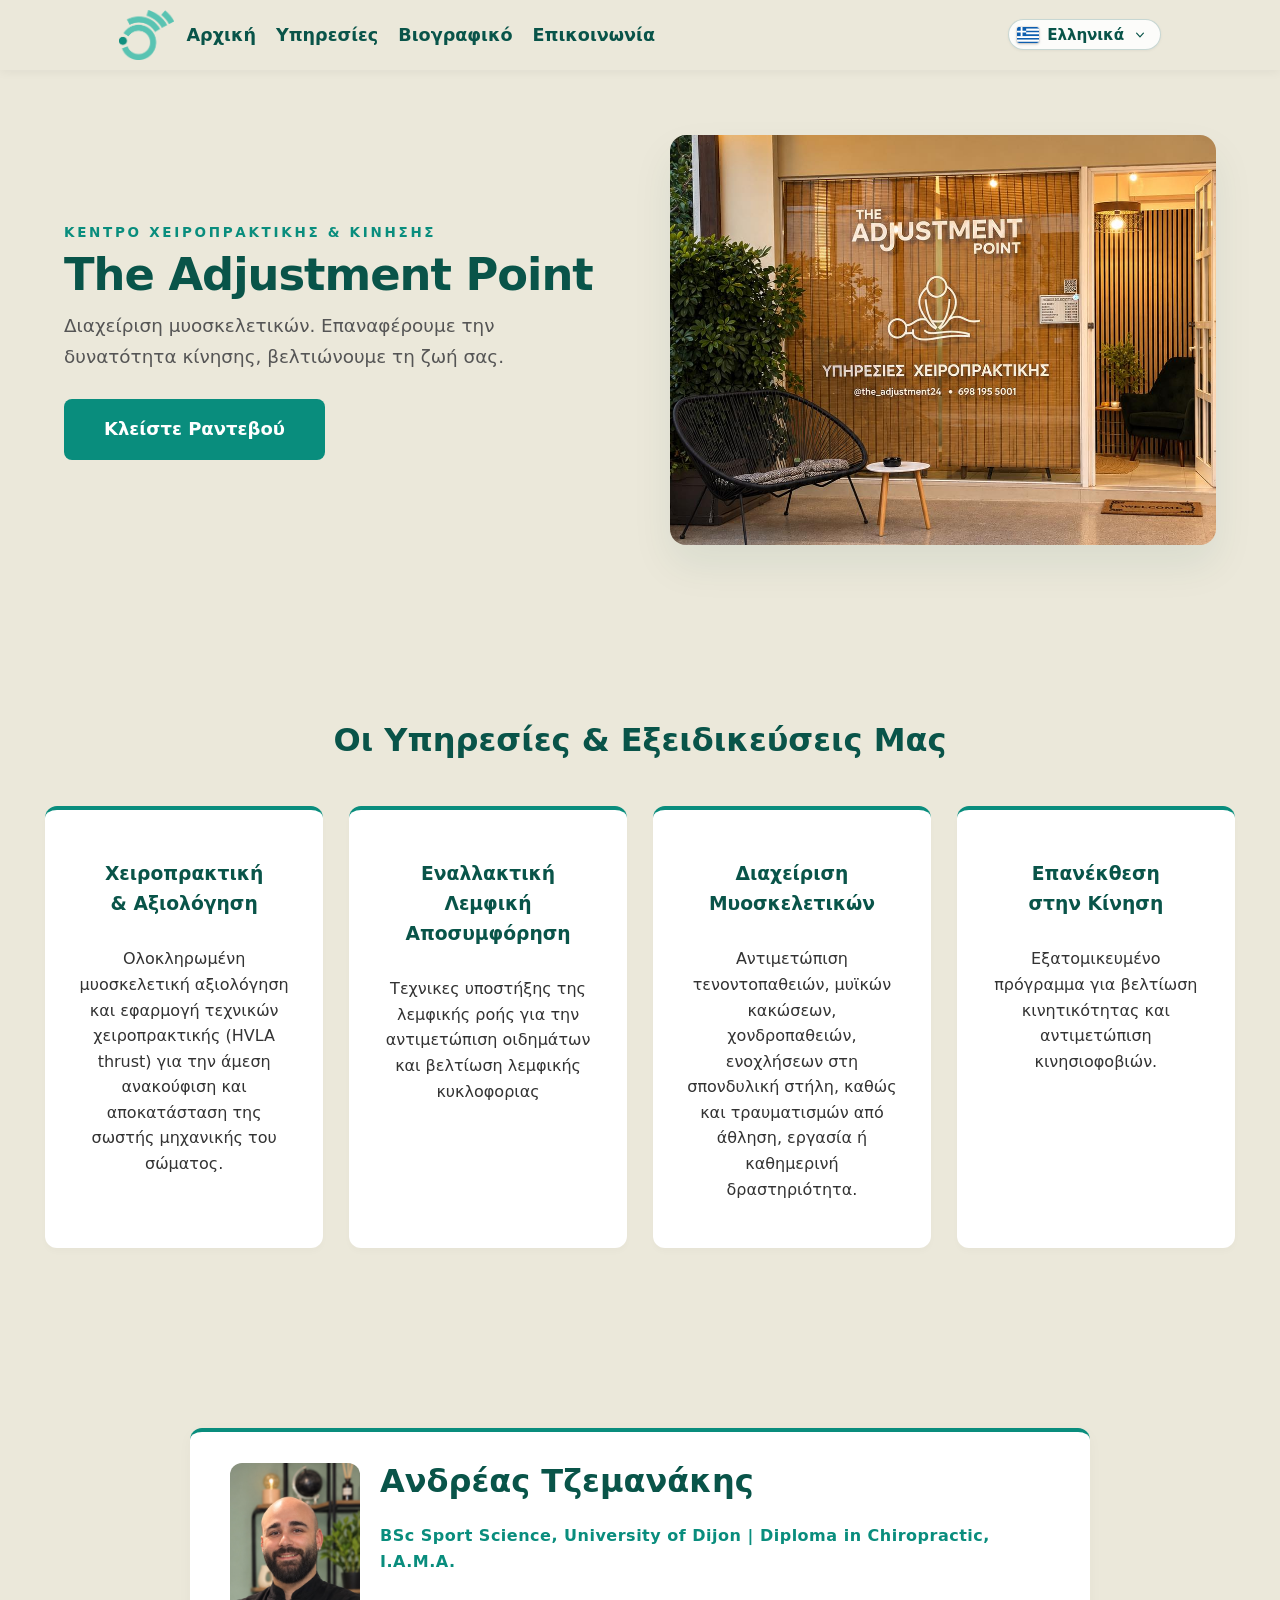
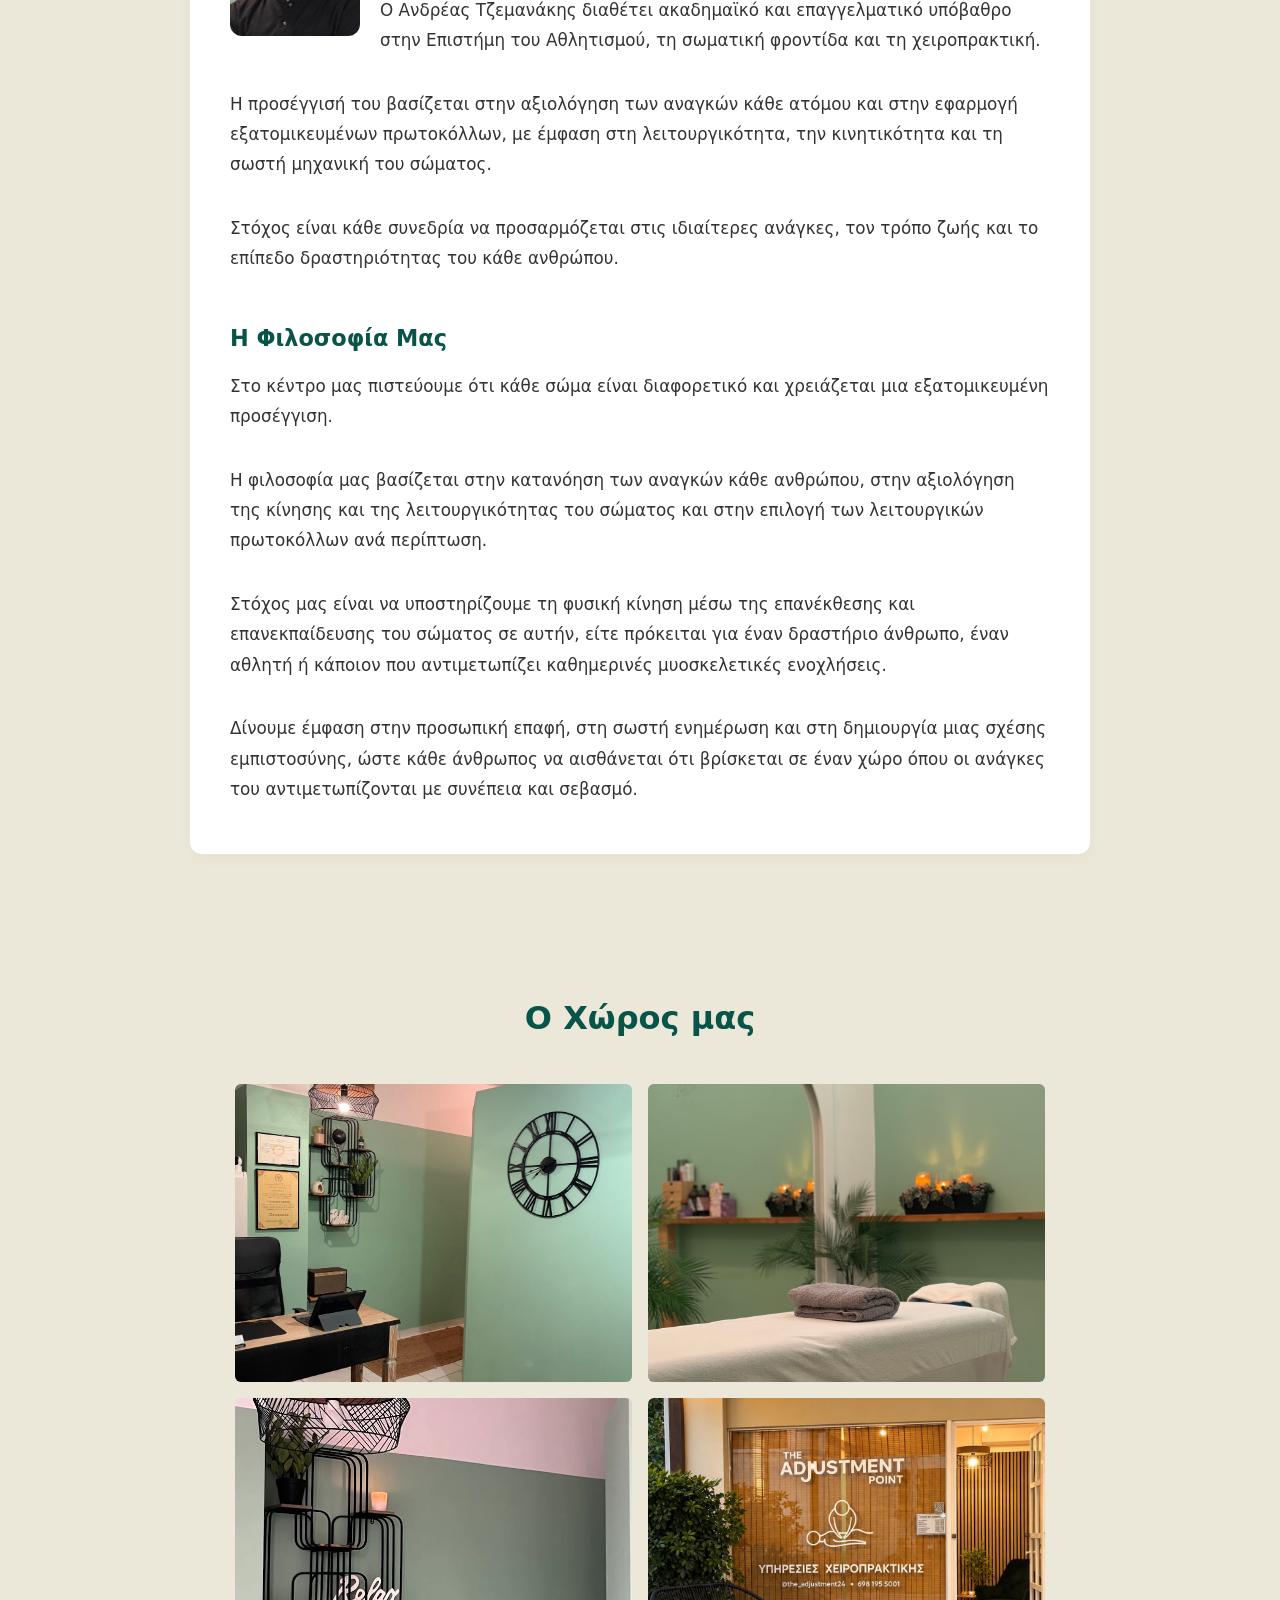
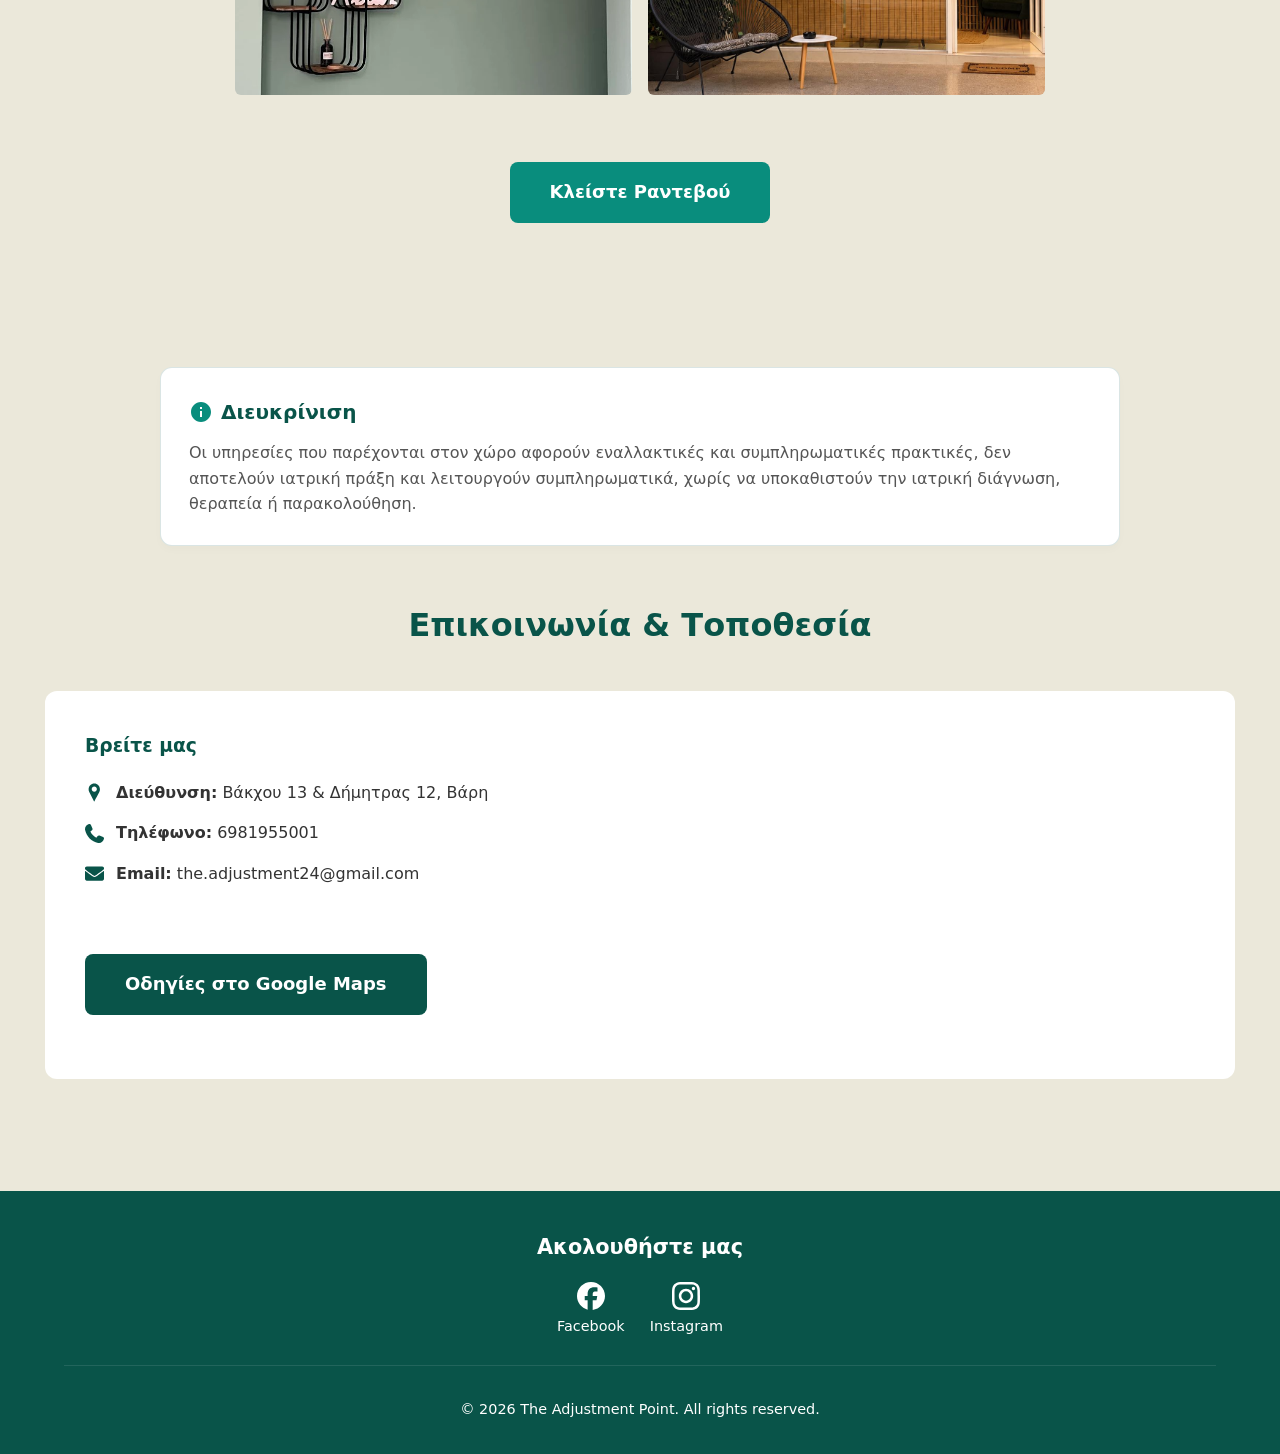
==== index.html @ 00763909 "Update index.html" ====
<!DOCTYPE html>
<html lang="el">
<head>
    <meta charset="UTF-8">
    <meta http-equiv="X-UA-Compatible" content="IE=edge">
    <meta name="viewport" content="width=device-width, initial-scale=1.0">
    <link rel="icon" href="logo/logo.png">
    <title data-i18n="metaTitle">The Adjustment Point - Κέντρο Xειροπρακτικής & Kίνησης</title>
    <link rel="stylesheet" href="css/navbar.css">
    <link rel="stylesheet" href="css/global.css">
    <link rel="stylesheet" href="css/image_carousel.css">
    <link rel="canonical" href="[https://www.adjustmentpoint.gr/](https://www.adjustmentpoint.gr/)">
    <script src="js/mobile_menu_btn.js" defer></script>
    <script src="js/image_carousel.js" defer></script>
    <script src="js/translation.js" defer></script>
    <meta name="description" content="Kέντρο χειροπρακτικής και κίνησης στη Βάρη. Διαχείριση μυοσκελετικών παθήσεων, κινητοποίηση μαλακών μορίων, λεμφική παροχέτευση και επανέκθεση στην κίνηση. Chiropractic and movement in Vari.">
    <meta name="keywords" content="κέντρο κίνησης, χειροπρακτική, χειροπρακτική Βάρη, Ανδρέας Τζεμανάκης, μασάζ, μασάζ Βάρη, διαχείριση μυοσκελετικών, κινητοποίηση μαλακών μορίων, επανέκθεση στην κίνηση, λεμφική παροχέτευση, τενοντίτιδα, αυχενικό μασάζ, αυχενικό massage, chiropractor Athens Riviera, sports massage Greece, relaxing massage, massage Vari, chiropractor Vari, the adjustment point, the adjustment point Vari">
    <meta property="og:title" content="The Adjustment Point - Κέντρο Xειροπρακτικής & Kίνησης">
    <meta property="og:description" content="Εξατομικευμένα πρωτόκολλα χειροπρακτικής. Επαναφέρουμε την δυνατότητα κίνησης. Κλείστε ραντεβού online.">
    <meta property="og:image" content="logo/preview_banner.png">
    <meta property="og:type" content="website">
    <meta name="twitter:card" content="summary_large_image">
    <meta name="twitter:title" content="The Adjustment Point - Κέντρο Xειροπρακτικής & Kίνησης">
    <meta name="twitter:description" content="Εξατομικευμένα πρωτόκολλα χειροπρακτικής. Επαναφέρουμε την δυνατότητα κίνησης. Κλείστε ραντεβού online.">
    <meta name="twitter:image" content="logo/preview_banner.png">
    <script type="application/ld+json">
    {
      "@context": "https://schema.org",
      "@type": "LocalBusiness",
      "name": "The Adjustment Point",
      "description": "Κέντρο χειροπρακτικής και κίνησης στη Βάρη. Διαχείριση μυοσκελετικών παθήσεων και κινητοποίηση μαλακών μορίων.",
      "image": "https://www.adjustmentpoint.gr/logo/logo.png",
      "@id": "https://www.adjustmentpoint.gr",
      "url": "https://www.adjustmentpoint.gr",
      "telephone": "+306981955001",
      "priceRange": "15€ - 150€",
      "address": {
        "@type": "PostalAddress",
        "streetAddress": "Δήμητρας 12, Βάκχου 13",
        "addressLocality": "Βάρη",
        "addressRegion": "Attica",
        "postalCode": "166 72",
        "addressCountry": "GR"
      },
      "geo": {
        "@type": "GeoCoordinates",
        "latitude": 37.8318309,
        "longitude": 23.8004691
      },
      "sameAs": [
        "https://www.facebook.com/profile.php?id=61572349864029",
        "https://www.instagram.com/the_adjustment24/"
      ],
      "founder": {
        "@type": "Person",
        "name": "Ανδρέας Τζεμανάκης",
        "jobTitle": "Chiropractor",
        "description": "BSc Sport Science, University of Dijon | Diploma in Chiropractic, I.A.M.A."
      }
    }
    </script>
</head>
<body>
    <nav class="navbar">
        <div class="navbar-left">
            <a href="#home" class="logo">
                <img src="logo/logo.png" alt="" data-i18n-alt="logoAlt">
            </a>
            <ul class="nav">
                <li class="nav-item"><a href="#home" data-i18n="navHome"></a></li>
                <li class="nav-item"><a href="#services" data-i18n="navServices"></a></li>
                <li class="nav-item"><a href="#about" data-i18n="navAbout"></a></li>
                <li class="nav-item"><a href="#contact" data-i18n="navContact"></a></li>
            </ul>
        </div>
        <div class="navbar-right">
            <div class="lang-selector" id="lang-selector">
                <button type="button" class="lang-btn" id="lang-btn" aria-haspopup="listbox" aria-expanded="false" aria-label="" data-i18n-aria-label="langSelectorAriaLabel">
                    <span class="lang-flag-icon" id="current-flag-icon">
                        <svg class="flag-svg" viewBox="0 0 640 480" width="20" height="15" aria-hidden="true">
                            <path fill="#0d5eaf" fill-rule="evenodd" d="M0 0h640v53.3H0z"/>
                            <path fill="#fff" fill-rule="evenodd" d="M0 53.3h640v53.4H0z"/>
                            <path fill="#0d5eaf" fill-rule="evenodd" d="M0 106.7h640V160H0z"/>
                            <path fill="#fff" fill-rule="evenodd" d="M0 160h640v53.3H0z"/>
                            <path fill="#0d5eaf" d="M0 0h266.7v266.7H0z"/>
                            <path fill="#0d5eaf" fill-rule="evenodd" d="M0 213.3h640v53.4H0z"/>
                            <path fill="#fff" fill-rule="evenodd" d="M0 266.7h640V320H0z"/>
                            <path fill="#0d5eaf" fill-rule="evenodd" d="M0 320h640v53.3H0z"/>
                            <path fill="#fff" fill-rule="evenodd" d="M0 373.3h640v53.4H0z"/>
                            <g fill="#fff" fill-rule="evenodd" stroke-width="1.3">
                                <path d="M106.7 0H160v266.7h-53.3z"/>
                                <path d="M0 106.7h266.7V160H0z"/>
                            </g>
                            <path fill="#0d5eaf" d="M0 426.7h640V480H0z"/>
                        </svg>
                    </span>
                    <span class="lang-text" id="current-lang-text" data-i18n="langName"></span>
                    <svg class="lang-chevron" viewBox="0 0 20 20" fill="currentColor" width="16" height="16" aria-hidden="true">
                        <path fill-rule="evenodd" d="M5.23 7.21a.75.75 0 011.06.02L10 11.168l3.71-3.938a.75.75 0 111.08 1.04l-4.25 4.5a.75.75 0 01-1.08 0l-4.25-4.5a.75.75 0 01.02-1.06z" clip-rule="evenodd"/>
                    </svg>
                </button>

                <ul class="lang-dropdown" id="lang-dropdown" role="listbox" aria-label="" data-i18n-aria-label="langDropdownAriaLabel">
                    <li class="lang-option is-active" data-lang="el" role="option" aria-selected="true" tabindex="0">
                        <span class="lang-flag-icon">
                            <svg class="flag-svg" viewBox="0 0 640 480" width="20" height="15" aria-hidden="true">
                                <path fill="#0d5eaf" fill-rule="evenodd" d="M0 0h640v53.3H0z"/>
                                <path fill="#fff" fill-rule="evenodd" d="M0 53.3h640v53.4H0z"/>
                                <path fill="#0d5eaf" fill-rule="evenodd" d="M0 106.7h640V160H0z"/>
                                <path fill="#fff" fill-rule="evenodd" d="M0 160h640v53.3H0z"/>
                                <path fill="#0d5eaf" d="M0 0h266.7v266.7H0z"/>
                                <path fill="#0d5eaf" fill-rule="evenodd" d="M0 213.3h640v53.4H0z"/>
                                <path fill="#fff" fill-rule="evenodd" d="M0 266.7h640V320H0z"/>
                                <path fill="#0d5eaf" fill-rule="evenodd" d="M0 320h640v53.3H0z"/>
                                <path fill="#fff" fill-rule="evenodd" d="M0 373.3h640v53.4H0z"/>
                                <g fill="#fff" fill-rule="evenodd" stroke-width="1.3">
                                    <path d="M106.7 0H160v266.7h-53.3z"/>
                                    <path d="M0 106.7h266.7V160H0z"/>
                                </g>
                                <path fill="#0d5eaf" d="M0 426.7h640V480H0z"/>
                            </svg>
                        </span>
                        <span class="lang-label">
                            <span class="lang-name" data-i18n="langGreek"></span>
                            <span class="lang-status-badge" id="current-lang-badge" data-i18n="currentBadge"></span>
                        </span>
                        <svg class="lang-check-icon" viewBox="0 0 20 20" fill="currentColor" width="16" height="16" aria-hidden="true">
                            <path fill-rule="evenodd" d="M16.707 5.293a1 1 0 010 1.414l-8 8a1 1 0 01-1.414 0l-4-4a1 1 0 011.414-1.414L8 12.586l7.293-7.293a1 1 0 011.414 0z" clip-rule="evenodd"/>
                        </svg>
                    </li>
                    <li class="lang-option" data-lang="en" role="option" aria-selected="false" tabindex="0">
                        <span class="lang-flag-icon">
                            <svg class="flag-svg" viewBox="0 0 640 480" width="20" height="15" aria-hidden="true">
                                <path fill="#012169" d="M0 0h640v480H0z"/>
                                <path fill="#FFF" d="m75 0 244 181L562 0h78v62L400 241l240 178v61h-80L320 301 81 480H0v-60l239-178L0 64V0z"/>
                                <path fill="#C8102E" d="m424 281 216 159v40L369 281zm-184 20 6 35L54 480H0zM640 0v3L391 191l2-44L590 0zM0 0l239 176h-60L0 42z"/>
                                <path fill="#FFF" d="M241 0v480h160V0zM0 160v160h640V160z"/>
                                <path fill="#C8102E" d="M0 193v96h640v-96zM273 0v480h96V0z"/>
                            </svg>
                        </span>
                        <span class="lang-label">
                            <span class="lang-name" data-i18n="langEnglish"></span>
                        </span>
                        <svg class="lang-check-icon" viewBox="0 0 20 20" fill="currentColor" width="16" height="16" aria-hidden="true">
                            <path fill-rule="evenodd" d="M16.707 5.293a1 1 0 010 1.414l-8 8a1 1 0 01-1.414 0l-4-4a1 1 0 011.414-1.414L8 12.586l7.293-7.293a1 1 0 011.414 0z" clip-rule="evenodd"/>
                        </svg>
                    </li>
                </ul>
            </div>
            <div class="menu-toggle" id="mobile-menu" tabindex="0" role="button" aria-label="" aria-expanded="false" data-i18n-aria-label="mobileMenuAriaLabel">
                <span class="bar"></span>
                <span class="bar"></span>
                <span class="bar"></span>
            </div>
        </div>
    </nav>

    <section id="home" class="hero-split">
        <div class="hero-content">
            <span class="hero-subtitle tracking-in-expand" data-i18n="heroSubtitle"></span>
            <h1 class="tracking-in-expand" data-i18n="heroTitle"></h1>
            <p class="tracking-in-expand" data-i18n="heroDesc"></p>
            <a href="https://www.bookup.gr/theadjustmentpoint" target="_blank" rel="noopener noreferrer" class="clinic-book-btn" data-i18n="bookBtn"></a>
        </div>
        <div class="hero-image-container">
            <img src="building_images/building_exterior_1.png"" alt="" class="hero-img" data-i18n-alt="heroImgAlt">
        </div>
    </section>

    <section id="services" class="section">
        <h2 class="section-title" data-i18n="servicesTitle"></h2>
        <div class="services-grid">
            <div class="service-card">
                <h3 data-i18n="service1Title"></h3>
                <p data-i18n="service1Desc"></p>
            </div>
            <div class="service-card">
                <h3 data-i18n="service2Title"></h3>
                <p data-i18n="service2Desc"></p>
            </div>
            <div class="service-card">
                <h3 data-i18n="service3Title"></h3>
                <p data-i18n="service3Desc"></p>
            </div>
            <div class="service-card">
                <h3 data-i18n="service4Title"></h3>
                <p data-i18n="service4Desc"></p>
            </div>
        </div>
    </section>

<section id="about">
    <div class="bio-picture">
        <img src="biography_picture/biography_picture.png" alt="" data-i18n-alt="bioImgAlt">
    </div>
    <h2 class="section-title" data-i18n="aboutTitle"></h2>
    <p class="about-subtitle" data-i18n="aboutSubtitle"></p>
    <div class="about-content">
        <p data-i18n="aboutP1"></p>
        <p data-i18n="aboutP2"></p>
        <p data-i18n="aboutP3"></p>
        <h3 data-i18n="aboutPhilTitle"></h3>           
        <p data-i18n="aboutPhilP1"></p> 
        <p data-i18n="aboutPhilP2"></p>
        <p data-i18n="aboutPhilP3"></p> 
        <p data-i18n="aboutPhilP4"></p>
    </div>
</section>

    <section id="gallery" class="section">
        <h2 class="section-title" data-i18n="galleryTitle"></h2>
        
        <div class="gallery-wrapper">
            <div class="desktop-grid">
                <img src="building_images/interior_img_1.png" alt="" data-i18n-alt="galleryImg1Alt">
                <img src="building_images/interior_img_2.png" alt="" data-i18n-alt="galleryImg2Alt">
                <img src="building_images/interior_img_3.png" alt="" data-i18n-alt="galleryImg3Alt">
                <img src="building_images/building_exterior_1.png"" alt="" data-i18n-alt="galleryImg4Alt">
            </div>

            <div class="mobile-carousel">
                <div class="main-carousel-image">
                    <button class="carousel-arrow prev-arrow" aria-label="" data-i18n-aria-label="carouselPrevAria">&#10094;</button>
                    <img id="main-mobile-img" src="building_images/interior_img_1.png" alt="" data-i18n-alt="galleryMainAlt">
                    <button class="carousel-arrow next-arrow" aria-label="" data-i18n-aria-label="carouselNextAria">&#10095;</button>
                </div>
                <div class="carousel-thumbnails">
                    <img class="thumb active" src="building_images/interior_img_1.png" alt="" data-i18n-alt="galleryImg1Alt">
                    <img class="thumb" src="building_images/interior_img_2.png" alt="" data-i18n-alt="galleryImg2Alt">
                    <img class="thumb" src="building_images/interior_img_3.png" alt="" data-i18n-alt="galleryImg3Alt">
                    <img class="thumb" src="building_images/building_exterior_1.png"" alt="" data-i18n-alt="galleryImg4Alt">
                </div>
            </div>
        </div>
        <div class="gallery-btn-container">
            <a href="https://www.bookup.gr/theadjustmentpoint" target="_blank" rel="noopener noreferrer" class="clinic-book-btn" data-i18n="bookBtn"></a>
        </div>
    </section>

    <section id="contact" class="section" style="scroll-margin-top: clamp(4rem, 10vh, 6.25rem);">
        <div class="disclaimer-notice">
            <h3 class="disclaimer-header">
                <svg xmlns="http://www.w3.org/2000/svg" viewBox="0 0 24 24" class="info-icon"><path d="M12 2C6.48 2 2 6.48 2 12s4.48 10 10 10 10-4.48 10-10S17.52 2 12 2zm1 15h-2v-6h2v6zm0-8h-2V7h2v2z"/></svg>
                <span data-i18n="disclaimerHeader"></span>
            </h3>
            <p data-i18n="disclaimerText"></p>
        </div>
        <h2 class="section-title" data-i18n="contactTitle"></h2>
        <div class="location-container">
            <div class="contact-info">
                <h3 style="color: var(--dark-green); margin-top: 0;" data-i18n="contactFindUs"></h3>
                
                <div class="contact-row">
                    <svg xmlns="http://www.w3.org/2000/svg" viewBox="0 0 42 42"><path d="M33 13.924C33 6.893 27.594 1 20.51 1S8 6.897 8 13.93C8 16.25 8.324 18 9.423 20h-.021l10.695 20.621c.402.551.824-.032.824-.032C20.56 41.13 31.616 20 31.616 20h-.009C32.695 18 33 16.246 33 13.924zm-18.249-.396c0-3.317 2.579-6.004 5.759-6.004c3.179 0 5.76 2.687 5.76 6.004s-2.581 6.005-5.76 6.005c-3.18 0-5.759-2.687-5.759-6.005z"/></svg>
                    <span><strong data-i18n="contactAddressLabel"></strong> <a href="https://maps.app.goo.gl/NmPnQMgVqVfagS7F6" target="_blank" rel="noopener noreferrer" data-i18n="contactAddressVal"></a></span>
                </div>
                
                <div class="contact-row">
                    <svg xmlns="http://www.w3.org/2000/svg" viewBox="0 0 512 512"><path d="M160.2 25c-7.9-18.9-28.5-28.9-48.1-23.6l-5.5 1.5C42 20.5-13.2 83.1 2.9 159.3C40 334.3 177.7 472 352.7 509.1C429 525.3 491.5 470 509.1 405.4l1.5-5.5c5.4-19.7-4.7-40.3-23.5-48.1l-97.3-40.5c-16.5-6.9-35.6-2.1-47 11.8l-38.6 47.2c-70.3-34.9-126.9-93.3-159.4-165l44.2-36c13.9-11.3 18.6-30.4 11.8-47z"/></svg>
                    <span><strong data-i18n="contactPhoneLabel"></strong> <a href="tel:6981955001" data-i18n="contactPhoneVal"></a></span>
                </div>

                <div class="contact-row">
                    <svg xmlns="http://www.w3.org/2000/svg" viewBox="0 0 512 512"><path d="M502.3 190.8c3.9-3.1 9.7-.2 9.7 4.7V400c0 26.5-21.5 48-48 48H48c-26.5 0-48-21.5-48-48V195.6c0-5 5.7-7.8 9.7-4.7c22.4 17.4 52.1 39.5 154.1 113.6c21.1 15.4 56.7 47.8 92.2 47.6c35.7.3 72-32.8 92.3-47.6c102-74.1 131.6-96.3 154-113.7zM256 320c23.2.4 56.6-29.2 73.4-41.4c132.7-96.3 142.8-104.7 173.4-128.7c5.8-4.5 9.2-11.5 9.2-18.9v-19c0-26.5-21.5-48-48-48H48C21.5 64 0 85.5 0 112v19c0 7.4 3.4 14.3 9.2 18.9c30.6 23.9 40.7 32.4 173.4 128.7c16.8 12.2 50.2 41.8 73.4 41.4z"/></svg>
                    <span><strong data-i18n="contactEmailLabel"></strong> <a href="mailto:the.adjustment24@gmail.com" data-i18n="contactEmailVal"></a></span>
                </div>
                <br class="desktop-map-btn">
                <a href="https://maps.app.goo.gl/6xaPBVVygRNUeTxE6" target="_blank" class="clinic-book-btn desktop-map-btn" style="background-color: var(--dark-green);" data-i18n="mapDirectionsBtn"></a>
            </div>
        
            <div class="map-container">
                <iframe src="https://www.google.com/maps/embed?pb=!1m18!1m12!1m3!1d3151.215909786968!2d23.800469076837256!3d37.8318309719711!2m3!1f0!2f0!3f0!3m2!1i1024!2i768!4f13.1!3m3!1m2!1s0x4fa8a4b26e5c45d5%3A0xa3ca2a22623297a9!2sThe%20Adjustment%20Point!5e0!3m2!1sen!2sgr!4v1789498225098!5m2!1sen!2sgr" style="border:0;" allowfullscreen="" loading="lazy" title="" referrerpolicy="strict-origin-when-cross-origin" data-i18n-title="mapIframeTitle"></iframe>
            </div>
            <a href="https://maps.app.goo.gl/6xaPBVVygRNUeTxE6" target="_blank" class="clinic-book-btn mobile-map-btn" data-i18n="mapDirectionsBtn"></a>
        </div>
    </section>

    <footer style="padding: clamp(1.5rem, 5vh, 2.5rem) 5vw clamp(0.75rem, 2vh, 1.25rem) 5vw;">
        <div class="footer-container" style="justify-content: center; text-align: center;">
            <div class="footer-column" style="display: flex; flex-direction: column; align-items: center;">
                <h3 style="margin-bottom: clamp(0.75rem, 2vh, 1.25rem);" data-i18n="footerFollow"></h3>
                <div class="social-links" style="flex-direction: row; gap: clamp(1rem, 3vw, 1.5625rem);">
                    <a href="https://www.facebook.com/profile.php?id=61572349864029" target="_blank" rel="noopener noreferrer" aria-label="" data-i18n-aria-label="footerFacebookAria" style="flex-direction: column; gap: 0.3125rem; font-size: 0.9rem;">
                        <svg role="img" viewBox="0 0 24 24" xmlns="http://www.w3.org/2000/svg"><path d="M9.101 23.691v-7.98H6.627v-3.667h2.474v-1.58c0-4.085 1.848-5.978 5.858-5.978.401 0 .955.042 1.468.103a8.68 8.68 0 0 1 1.141.195v3.325a8.623 8.623 0 0 0-.653-.036 26.805 26.805 0 0 0-.733-.009c-.707 0-1.259.096-1.675.309a1.686 1.686 0 0 0-.679.622c-.258.42-.374.995-.374 1.752v1.297h3.919l-.386 2.103-.287 1.564h-3.246v8.245C19.396 23.238 24 18.179 24 12.044c0-6.627-5.373-12-12-12s-12 5.373-12 12c0 5.628 3.874 10.35 9.101 11.647Z"/></svg>
                        <span data-i18n="footerFacebook"></span>
                    </a>
                    <a href="https://www.instagram.com/the_adjustment24/" target="_blank" rel="noopener noreferrer" aria-label="" data-i18n-aria-label="footerInstagramAria" style="flex-direction: column; gap: 0.3125rem; font-size: 0.9rem;">
                        <svg role="img" viewBox="0 0 24 24" xmlns="http://www.w3.org/2000/svg"><path d="M7.0301.084c-1.2768.0602-2.1487.264-2.911.5634-.7888.3075-1.4575.72-2.1228 1.3877-.6652.6677-1.075 1.3368-1.3802 2.127-.2954.7638-.4956 1.6365-.552 2.914-.0564 1.2775-.0689 1.6882-.0626 4.947.0062 3.2586.0206 3.6671.0825 4.9473.061 1.2765.264 2.1482.5635 2.9107.308.7889.72 1.4573 1.388 2.1228.6679.6655 1.3365 1.0743 2.1285 1.38.7632.295 1.6361.4961 2.9134.552 1.2773.056 1.6884.069 4.9462.0627 3.2578-.0062 3.668-.0207 4.9478-.0814 1.28-.0607 2.147-.2652 2.9098-.5633.7889-.3086 1.4578-.72 2.1228-1.3881.665-.6682 1.0745-1.3378 1.3795-2.1284.2957-.7632.4966-1.636.552-2.9124.056-1.2809.0692-1.6898.063-4.948-.0063-3.2583-.021-3.6668-.0817-4.9465-.0607-1.2797-.264-2.1487-.5633-2.9117-.3084-.7889-.72-1.4568-1.3876-2.1228C21.2982 1.33 20.628.9208 19.8378.6165 19.074.321 18.2017.1197 16.9244.0645 15.6471.0093 15.236-.005 11.977.0014 8.718.0076 8.31.0215 7.0301.0839m.1402 21.6932c-1.17-.0509-1.8053-.2453-2.2287-.408-.5606-.216-.96-.4771-1.3819-.895-.422-.4178-.6811-.8186-.9-1.378-.1644-.4234-.3624-1.058-.4171-2.228-.0595-1.2645-.072-1.6442-.079-4.848-.007-3.2037.0053-3.583.0607-4.848.05-1.169.2456-1.805.408-2.2282.216-.5613.4762-.96.895-1.3816.4188-.4217.8184-.6814 1.3783-.9003.423-.1651 1.0575-.3614 2.227-.4171 1.2655-.06 1.6447-.072 4.848-.079 3.2033-.007 3.5835.005 4.8495.0608 1.169.0508 1.8053.2445 2.228.408.5608.216.96.4754 1.3816.895.4217.4194.6816.8176.9005 1.3787.1653.4217.3617 1.056.4169 2.2263.0602 1.2655.0739 1.645.0796 4.848.0058 3.203-.0055 3.5834-.061 4.848-.051 1.17-.245 1.8055-.408 2.2294-.216.5604-.4763.96-.8954 1.3814-.419.4215-.8181.6811-1.3783.9-.4224.1649-1.0577.3617-2.2262.4174-1.2656.0595-1.6448.072-4.8493.079-3.2045.007-3.5825-.006-4.848-.0608M16.953 5.5864A1.44 1.44 0 1 0 18.39 4.144a1.44 1.44 0 0 0-1.437 1.4424M5.8385 12.012c.0067 3.4032 2.7706 6.1557 6.173 6.1493 3.4026-.0065 6.157-2.7701 6.1506-6.1733-.0065-3.4032-2.771-6.1565-6.174-6.1498-3.403.0067-6.156 2.771-6.1496 6.1738M8 12.0077a4 4 0 1 1 4.008 3.9921A3.9996 3.9996 0 0 1 8 12.0077"/></svg>
                        <span data-i18n="footerInstagram"></span>
                    </a>
                </div>
            </div>
        </div>
        <div class="footer-bottom" style="margin-top: clamp(1rem, 3vh, 1.875rem);">
            <p data-i18n="footerCopyright"></p>
        </div>
    </footer>
</body>
</html>
---- css/navbar.css ----
*,
*::after,
*::before {
  box-sizing: border-box;
}

:root {
  --bg-color: #ebe8da;
  --primary-green: #098d7d;
  --primary-hover: #095449;
  --dark-green: #095449;
  --text-dark: #333333;
  --white: #ffffff;
}

p,
h1,
h2,
h3,
h4,
h5,
h6,
li,
a {
  overflow-wrap: break-word;
  hyphens: auto;
  -webkit-hyphens: auto;
}

h1,
h2,
h3,
h4,
h5,
h6,
.section-title {
  text-wrap: balance;
}

li {
  text-wrap: pretty;
}

html {
  -webkit-text-size-adjust: 100%;
  text-size-adjust: 100%;
}

html::-webkit-scrollbar {
  width: 1pc;
  height: 1pc;
  background: var(--bg-color);
}

html::-webkit-scrollbar-track {
  background: var(--bg-color);
}

@supports not (scrollbar-color: var(--primary-green) var(--bg-color)) {
  html::-webkit-scrollbar-thumb {
    background-color: #098d7d;
    border-radius: 0.5rem;
    border: 0.1875rem solid var(--bg-color);
  }
}

@supports (filter: brightness(0.9)) {
  html::-webkit-scrollbar-thumb:hover {
    background-color: #095449;
  }
}

html::-webkit-scrollbar-corner {
  background: var(--bg-color);
}

@supports (scrollbar-color: var(--primary-green) var(--bg-color)) {
  * {
    scrollbar-color: var(--primary-green) var(--bg-color);
    scrollbar-width: thin;
  }
}

html {
  scroll-behavior: smooth;
  scroll-padding-top: clamp(3.5rem, 8vh, 4.375rem);
  -webkit-scroll-behavior: smooth;
}

body {
  font-family: system-ui, -apple-system, "Segoe UI", Roboto, sans-serif;
  background-color: var(--bg-color);
  color: var(--text-dark);
  margin: 0;
  padding: 0;
  line-height: 1.6;
}

::selection {
  background-color: var(--primary-green);
  color: var(--white);
}

::-moz-selection {
  background-color: var(--primary-green);
  color: var(--white);
}

.navbar {
  position: fixed;
  top: 0;
  left: 0;
  right: 0;
  display: flex;
  justify-content: space-between;
  align-items: center;
  height: clamp(3.5rem, 8vh, 4.375rem);
  background-color: var(--bg-color);
  z-index: 999;
  padding: 0 5vw;
  box-shadow: 0 0.125rem 0.625rem rgba(0, 0, 0, 0.05);
}

.navbar-left {
  display: flex;
  align-items: center;
}

.logo {
  margin-left: clamp(1rem, 5vw, 3.4375rem);
  display: flex;
  align-items: center;
}

.logo:focus-visible {
  outline: 0.1875rem solid var(--primary-green);
  outline-offset: 0.125rem;
  border-radius: 0.25rem;
}

.navbar img {
  height: clamp(2rem, 6vh, 3.125rem);
  width: auto;
}

.navbar .nav {
  list-style: none;
  display: flex;
  margin: 0 0 0 -0.5rem;
  padding: 0;
}

.nav-item {
  margin-left: clamp(0.5rem, 2vw, 1.25rem);
}

.nav-item a {
  color: var(--dark-green);
  font-size: clamp(0.9rem, 2vw, 1.1rem);
  font-weight: 600;
  text-decoration: none;
  transition: color 0.2s ease-out;
}

.nav-item a:hover,
.nav-item a:focus-visible {
  color: var(--dark-green);
  text-decoration: underline;
  text-decoration-thickness: 0.25rem;
  text-underline-offset: 0.6875rem;
  outline: none;
}

.menu-toggle {
  display: none;
  cursor: pointer;
}

.menu-toggle:focus-visible {
  outline: 3px solid var(--primary-green);
  outline-offset: 6px;
  border-radius: 4px;
}

.menu-toggle .bar {
  display: block;
  width: 25px;
  height: 3px;
  background-color: var(--dark-green);
  margin: 5px auto;
  transition: all 0.3s ease-in-out;
}

#mobile-menu.is-active .bar:nth-child(2) {
  opacity: 0;
}

#mobile-menu.is-active .bar:nth-child(1) {
  transform: translateY(8px) rotate(45deg);
}

#mobile-menu.is-active .bar:nth-child(3) {
  transform: translateY(-8px) rotate(-45deg);
}

footer a:focus-visible {
  outline: 0.1875rem solid var(--white);
  outline-offset: 0.25rem;
  border-radius: 0.25rem;
}

.navbar-right {
  display: flex;
  align-items: center;
  gap: clamp(0.75rem, 1.5vw, 1.25rem);
  position: relative;
  z-index: 1002;
  margin-right: clamp(1rem, 5vw, 3.4375rem);
}

.lang-selector {
  position: relative;
  display: inline-block;
  user-select: none;
}

.lang-btn {
  display: inline-flex;
  align-items: center;
  gap: 0.5rem;
  background-color: rgba(255, 255, 255, 0.85);
  border: 1px solid rgba(9, 84, 73, 0.22);
  border-radius: 9999px;
  padding: 0.35rem 0.75rem 0.35rem 0.5rem;
  font-family: inherit;
  font-size: clamp(0.85rem, 1.5vw, 0.95rem);
  font-weight: 600;
  color: var(--dark-green);
  cursor: pointer;
  box-shadow: 0 1px 3px rgba(0, 0, 0, 0.05);
  backdrop-filter: blur(8px);
  -webkit-backdrop-filter: blur(8px);
  transition: all 0.2s cubic-bezier(0.4, 0, 0.2, 1);
  -webkit-appearance: none;
  appearance: none;
  outline: none;
}

.lang-btn:hover {
  background-color: var(--white);
  border-color: var(--primary-green);
  box-shadow: 0 4px 12px rgba(9, 141, 125, 0.15);
}

.lang-btn:focus-visible {
  outline: 2px solid var(--primary-green);
  outline-offset: 2px;
}

.lang-selector.is-open .lang-btn {
  background-color: var(--white);
  border-color: var(--primary-green);
  box-shadow: 0 4px 14px rgba(9, 141, 125, 0.2);
}

.lang-flag-icon {
  display: inline-flex;
  align-items: center;
  justify-content: center;
  width: 22px;
  height: 16.5px;
  border-radius: 2.5px;
  overflow: hidden;
  box-shadow: 0 1px 3px rgba(0, 0, 0, 0.22), 0 0 0 1px rgba(0, 0, 0, 0.06);
  flex-shrink: 0;
}

.flag-svg {
  width: 100%;
  height: 100%;
  display: block;
  object-fit: cover;
}

.lang-text {
  letter-spacing: -0.01em;
}

.lang-chevron {
  color: var(--dark-green);
  transition: transform 0.25s cubic-bezier(0.4, 0, 0.2, 1);
  flex-shrink: 0;
  width: 16px;
  height: 16px;
}

.lang-selector.is-open .lang-chevron {
  transform: rotate(180deg);
  color: var(--primary-green);
}

.lang-dropdown {
  position: absolute;
  top: calc(100% + 8px);
  right: 0;
  background-color: var(--white);
  border: 1px solid rgba(9, 84, 73, 0.14);
  border-radius: 0.75rem;
  padding: 0.35rem;
  width: max-content;
  min-width: 11.5rem;
  box-shadow: 0 10px 25px -5px rgba(0, 0, 0, 0.12), 0 8px 10px -6px rgba(0, 0, 0, 0.06);
  list-style: none;
  margin: 0;
  display: flex;
  flex-direction: column;
  gap: 0.25rem;
  opacity: 0;
  visibility: hidden;
  transform: translateY(-8px) scale(0.97);
  transform-origin: top right;
  transition: opacity 0.18s ease, transform 0.18s ease, visibility 0.18s;
  pointer-events: none;
  z-index: 1050;
}

.lang-selector.is-open .lang-dropdown {
  opacity: 1;
  visibility: visible;
  transform: translateY(0) scale(1);
  pointer-events: auto;
}

.lang-option {
  display: flex;
  flex-direction: row;
  align-items: center;
  justify-content: flex-start;
  gap: 0.65rem;
  padding: 0.55rem 0.75rem;
  border-radius: 0.5rem;
  cursor: pointer;
  color: var(--text-dark);
  font-size: 0.9rem;
  font-weight: 500;
  transition: background-color 0.15s ease, color 0.15s ease;
  outline: none;
  box-sizing: border-box;
  width: 100%;
  text-align: left;
  margin: 0;
}

.lang-option:hover,
.lang-option:focus-visible {
  background-color: rgba(9, 141, 125, 0.08);
  color: var(--primary-green);
}

.lang-option.is-active {
  background-color: rgba(9, 141, 125, 0.08);
  color: var(--dark-green);
  font-weight: 600;
}

.lang-label {
  display: flex;
  align-items: center;
  gap: 0.4rem;
  flex: 1;
}

.lang-name {
  white-space: nowrap;
}

.lang-status-badge {
  font-size: 0.65rem;
  font-weight: 600;
  color: var(--primary-green);
  background-color: rgba(9, 141, 125, 0.12);
  padding: 0.1rem 0.4rem;
  border-radius: 9999px;
  line-height: 1.2;
}

.lang-check-icon {
  width: 16px;
  height: 16px;
  color: var(--primary-green);
  flex-shrink: 0;
  margin-left: auto;
  opacity: 0;
  transform: scale(0.6);
  transition: opacity 0.15s ease, transform 0.15s ease;
}

.lang-option.is-active .lang-check-icon {
  opacity: 1;
  transform: scale(1);
}

@media only screen and (max-width: 950px) {
  .navbar .nav {
    display: flex;
    flex-direction: column;
    position: fixed;
    justify-content: start;
    top: 0;
    right: 0;
    background-color: var(--bg-color);
    width: 100vw;
    height: 100vh;
    transform: translateX(100%);
    text-align: center;
    overflow: hidden;
    margin: 0;
    padding-top: clamp(4rem, 10vh, 6.25rem);
    visibility: hidden;
    transition:
      transform 0.3s ease-in-out,
      visibility 0s 0.3s;
    box-shadow: -0.3125rem 0 0.9375rem rgba(0, 0, 0, 0.05);
    z-index: 1001;
  }

  .logo {
    margin-left: 0;
  }

  .navbar img {
    margin-left: -0.18rem;
  }

  .nav-item a:hover,
  .nav-item a:focus-visible {
    text-underline-offset: 0.6875rem;
  }

  .navbar .nav.mobile-nav {
    transform: translateX(0);
    visibility: visible;
    transition:
      transform 0.3s ease-in-out,
      visibility 0s 0s;
  }

  .navbar .nav .nav-item {
    padding: clamp(0.75rem, 2vh, 1.25rem);
    margin: 0;
    display: flex;
    justify-content: center;
  }

  .navbar .nav .nav-item:first-child {
    margin-top: clamp(1rem, 3vh, 1.875rem);
  }

  .navbar .nav .nav-item a {
    display: inline-block;
    font-size: clamp(1.2rem, 4vw, 1.5rem);
  }

  .navbar-right {
    margin-right: 0;
    gap: 0.65rem;
    position: relative;
    z-index: 1002;
  }

  .lang-btn {
    padding: 0.3rem 0.55rem 0.3rem 0.45rem;
    font-size: 0.85rem;
  }

  .lang-dropdown {
    position: absolute;
    top: calc(100% + 6px);
    right: 0;
    left: auto;
    width: max-content;
    min-width: 11.5rem;
    height: auto;
    max-height: none;
    background-color: var(--white);
    padding: 0.35rem;
    border-radius: 0.75rem;
    display: flex;
    flex-direction: column;
    gap: 0.25rem;
    box-shadow: 0 10px 25px -5px rgba(0, 0, 0, 0.15), 0 8px 10px -6px rgba(0, 0, 0, 0.08);
    transform: translateY(-8px) scale(0.97);
  }

  .lang-selector {
    margin-right: 17px;
  }

  .lang-selector.is-open .lang-dropdown {
    transform: translateY(0) scale(1);
  }

  .lang-option {
    display: flex;
    flex-direction: row;
    align-items: center;
    justify-content: flex-start;
    padding: 0.55rem 0.75rem;
    margin: 0;
    width: 100%;
    box-sizing: border-box;
    text-align: left;
  }

  .lang-selector.nav-open {
    opacity: 0;
    visibility: hidden;
    pointer-events: none;
    transition: opacity 0.2s ease, visibility 0.2s;
  }

  .menu-toggle {
    display: block;
    position: relative;
    z-index: 1003;
  }
}

@media only screen and (max-width: 480px) {
  .lang-text {
    font-size: 0.8rem;
  }

  .lang-dropdown {
    right: 0;
    min-width: 11rem;
  }
}
---- css/global.css ----
.hero-split {
  display: flex;
  align-items: center;
  justify-content: space-between;
  padding: clamp(6.25rem, 15vh, 9.375rem) 5vw clamp(3rem, 8vh, 5rem) 5vw;
  max-width: 82rem;
  margin: 0 auto;
  gap: clamp(1.875rem, 5vw, 3.75rem);
}

.tracking-in-expand {
	-webkit-animation: tracking-in-expand 0.7s cubic-bezier(0.215, 0.610, 0.355, 1.000) both;
	animation: tracking-in-expand 0.7s cubic-bezier(0.215, 0.610, 0.355, 1.000) both;
}

.disclaimer-notice {
    background-color: var(--white);
    border: 1px solid rgba(9, 84, 73, 0.15);
    border-radius: 0.75rem;
    padding: clamp(1.25rem, 3vw, 1.75rem);
    margin: 0 auto clamp(2.5rem, 6vh, 4rem) auto;
    max-width: 60rem;
    box-shadow: 0 0.25rem 0.5rem rgba(0, 0, 0, 0.02);
}

.disclaimer-header {
    display: flex;
    align-items: center;
    gap: 0.5rem;
    color: var(--dark-green);
    margin-top: 0;
    margin-bottom: 0.75rem;
    font-size: clamp(1.1rem, 2.5vw, 1.25rem);
}

.disclaimer-header .info-icon {
    width: 1.5rem;
    height: 1.5rem;
    fill: var(--primary-green);
    flex-shrink: 0;
}

.disclaimer-notice p {
    margin: 0;
    font-size: clamp(0.9rem, 2vw, 1rem);
    color: #555;
    line-height: 1.6;
    text-wrap: pretty;
}

@-webkit-keyframes tracking-in-expand {
  0% {
    letter-spacing: -0.5em;
    opacity: 0;
  }
  40% {
    opacity: 0.6;
  }
  100% {
    opacity: 1;
  }
}

@keyframes tracking-in-expand {
  0% {
    letter-spacing: -0.5em;
    opacity: 0;
  }
  40% {
    opacity: 0.6;
  }
  100% {
    opacity: 1;
  }
}

.hero-content {
  flex: 1;
  max-width: clamp(20rem, 50vw, 42rem);
}

.hero-subtitle {
  display: inline-block;
  color: var(--primary-green);
  font-weight: 700;
  font-size: clamp(0.75rem, 1.5vmin, 0.85rem);
  text-transform: uppercase;
  letter-spacing: 0.2em;
  margin-bottom: clamp(0.5rem, 2vh, 0.9375rem);
}

.hero-content h1 {
  color: var(--dark-green);
  margin-top: 0;
  margin-bottom: clamp(0.75rem, 2vh, 1.25rem);
  line-height: 0.73;
  letter-spacing: -0.0625rem;
  font-size: clamp(1.8rem, 3vw + 0.8rem, 2.8rem);
  text-wrap: pretty;
  hyphens: none;
  -webkit-hyphens: none;
}

.section-title {
  font-size: clamp(1.6rem, 3vw + 0.8rem, 2rem);
}

.hero-content p {
  font-size: clamp(1rem, 2vw + 0.5rem, 1.15rem);
  color: #555;
  margin-bottom: 0;
  line-height: 1.7;
  max-width: min(100%, 55ch);
}

.hero-image-container {
  flex: 1;
  border-radius: 1rem;
  overflow: hidden;
  box-shadow: 0 1.25rem 2.5rem rgba(18, 78, 67, 0.08);
}

.hero-img {
  width: 100%;
  height: auto;
  display: block;
  object-fit: cover;
  aspect-ratio: 4/3;
  background-color: #e0dcd3;
}

.clinic-book-btn {
  display: inline-block;
  text-align: center;
  text-decoration: none;
  padding: clamp(0.8rem, 2vh, 1rem) clamp(1.5rem, 4vw, 2.5rem);
  margin-top: clamp(1rem, 3vh, 1.875rem);
  background-color: var(--primary-green);
  color: var(--white);
  border-radius: 0.5rem;
  font-size: clamp(0.9rem, 2vw + 0.5rem, 1.125rem);
  font-weight: 600;
  cursor: pointer;
  -webkit-transition: box-shadow 0.2s ease, color 0.2s ease;
  -moz-transition: box-shadow 0.2s ease, color 0.2s ease;
  transition: box-shadow 0.2s ease, color 0.2s ease;
  white-space: nowrap;
}

.clinic-book-btn:hover {
  box-shadow: inset 0 0 0 6.25rem rgba(255, 255, 255, 0.3);
  color: var(--white);
}

.hero {
  text-align: center;
  padding: clamp(4rem, 12vh, 7.5rem) 5vw clamp(3rem, 10vh, 6.25rem) 5vw;
  background-color: var(--white);
  border-bottom: 0.125rem solid var(--bg-color); 
}

.hero h1 {
  color: var(--dark-green);
  font-size: clamp(2rem, 5vw, 2.5rem);
  margin-bottom: clamp(0.5rem, 2vh, 0.9375rem);
}

.hero p {
  font-size: clamp(1rem, 2.5vw, 1.2rem);
  max-width: min(100%, 37.5rem);
  margin: 0 auto clamp(1.25rem, 4vh, 1.875rem) auto;
  color: #555;
}

.section {
  padding: clamp(2.5rem, 8vh, 5rem) clamp(2vw, 5vmin, 5vw);
  max-width: 82rem;
  margin: 0 auto;
}

@media (min-width: 1921px), (min-height: 1100px) {
  .hero-split {
    padding-bottom: 6.5rem;
  }
  .section {
    padding-top: 5.75rem;
    padding-bottom: 6rem;
  }
}

.section-title {
  color: var(--dark-green);
  text-align: center;
  margin-bottom: clamp(1.5rem, 5vh, 2.5rem);
}

.services-grid {
  display: grid;
  grid-template-columns: repeat(4, 1fr);
  gap: clamp(1rem, 2vw, 2.5rem);
  justify-content: center;
}

.service-card {
  background-color: var(--white);
  padding: clamp(1.25rem, 4vw, 1.875rem);
  border-radius: 0.75rem;
  text-align: center;
  box-shadow: 0 0.25rem 0.375rem rgba(0, 0, 0, 0.02);
  border-top: 3pt solid var(--primary-green);
  width: 100%;
  max-width: min(95vw, 28rem);
  margin-inline: auto;
}

.service-card h3 {
  color: var(--dark-green);
  margin-bottom: 2.5ex;
}

.gallery-btn-container {
  text-align: center;
  margin-top: clamp(1.5rem, 5vh, 2.5rem);
}

#about {
  background-color: var(--white);
  border-radius: 0.75rem;
  padding: clamp(1rem, 3vw, 1.5rem) clamp(1.25rem, 5vw, 2.5rem) clamp(1.5rem, 5vw, 3.125rem);
  margin: clamp(4rem, 12vh, 7.5rem) auto clamp(1.5rem, 5vh, 2.5rem) auto;
  width: min(90vw, 56.25rem);
  scroll-margin-top: clamp(5rem, 10vh, 7.5rem);
  border-top: 3pt solid var(--primary-green);
  box-sizing: border-box; 
  box-shadow: 0 0.25rem 0.9375rem rgba(0, 0, 0, 0.03);
}

#about::after {
  content: "";
  display: table;
  clear: both;
}

#about .section-title {
  margin-top: 0;
  margin-bottom: 0.1rem;
  text-align: left;
}

.about-subtitle {
  text-align: left;
  color: var(--primary-green);
  font-weight: 600;
  margin-bottom: clamp(1rem, 3vh, 1.25rem); 
  letter-spacing: 0.03125rem;
}

.about-content {
  line-height: 1.8;
  color: var(--text-dark);
  font-size: clamp(0.95rem, 2vw, 1.05rem);
}

.about-content p {
  margin-top: 0;
  margin-bottom: 2em;
}

.about-content p:last-child {
  margin-bottom: 0;
}

.about-content h3 {
  color: var(--dark-green);
  margin-top: clamp(1.5rem, 6vh, 2.8125rem);
  margin-bottom: clamp(0.5rem, 2vh, 0.75rem);
  font-size: clamp(1.2rem, 3vw, 1.4rem);
}

.bio-picture {
  float: left;
  width: clamp(85px, 12vw, 130px);
  aspect-ratio: 3 / 4;
  margin: 0.4rem 1.25rem 0.75rem 0;
  border-radius: 0.75rem;
  overflow: hidden;
}

.bio-picture img {
  width: 100%;
  height: 100%;
  object-fit: cover;
  display: block;
}

.location-container {
  display: flex;
  flex-wrap: wrap;
  gap: clamp(1.25rem, 4vw, 2.5rem);
  background-color: var(--white);
  padding: clamp(1.25rem, 5vw, 2.5rem);
  border-radius: 0.75rem;
}

.contact-info {
  flex: 1;
  min-width: clamp(15rem, 40vw, 18.75rem);
}

.contact-row {
  display: flex;
  align-items: center;
  gap: clamp(0.5rem, 2vw, 0.75rem);
  margin-bottom: clamp(0.5rem, 2vh, 0.9375rem);
}

.contact-row svg {
  width: 1.1875rem;
  height: 1.1875rem;
  fill: var(--dark-green);
  flex-shrink: 0;
}

.contact-row a {
  color: inherit;
  text-decoration: none;
  transition: opacity 0.2s ease;
}

.contact-row a:hover {
  text-decoration: none;
  opacity: 0.8;
}

.map-container {
  flex: 1;
  min-width: clamp(15rem, 40vw, 18.75rem);
  border-radius: 0.75rem;
  overflow: hidden;
}

iframe {
  width: 100%;
  height: 100%;
  min-height: clamp(15rem, 40vh, 18.75rem);
  border: 0;
}

footer {
  background-color: var(--dark-green);
  color: var(--white);
  margin-top: clamp(1.5rem, 5vh, 2.5rem);
}

.footer-container {
  display: flex;
  justify-content: space-between;
  flex-wrap: wrap;
  max-width: 82rem;
  margin: 0 auto;
  gap: clamp(1.25rem, 4vw, 1.875rem);
}

.footer-column {
  flex: 1;
  min-width: clamp(12rem, 30vw, 15.625rem);
}

.footer-column h3 {
  color: var(--white);
  margin-top: 0;
  font-size: clamp(1.1rem, 3vw, 1.3rem);
}

.social-links {
  display: flex;
  flex-direction: column;
}

.social-links a {
  display: inline-flex;
  align-items: center;
  gap: clamp(0.5rem, 2vw, 0.75rem);
  color: var(--white);
  text-decoration: none;
  font-weight: 500;
  transition: opacity 0.2s ease;
  width: fit-content;
}

.social-links a:hover {
  opacity: 0.8;
}

.social-links svg {
  width: 1.75rem;
  height: 1.75rem;
  fill: var(--white);
}

.footer-bottom {
  text-align: center;
  padding-top: clamp(0.75rem, 2vh, 1.25rem);
  border-top: 0.0625rem solid rgba(255, 255, 255, 0.1);
  font-size: clamp(0.8rem, 2vw, 0.9rem);
}

.clinic-book-btn.mobile-map-btn {
  display: none;
  background-color: var(--dark-green);
  margin-inline: auto;
  box-sizing: border-box;
}

@media (max-width: 1070px) {
  .services-grid {
    grid-template-columns: repeat(2, 1fr);
    gap: clamp(1.25rem, 3vw, 2rem);
  }
  
  .bio-picture {
    width: clamp(180px, 22vw, 240px);
  }

}

@media (min-width: 1024px) {
  .hero-content h1 {
    white-space: nowrap;
  }
}

@media (max-width: 979px) {
  .hero-split {
    flex-direction: column;
    text-align: center;
    padding-top: clamp(6rem, 15vmax, 8.125rem);
    gap: 0;
  }
  
  .hero-content {
    display: contents;
  }

  .hero-subtitle { 
    order: 1; 
    margin-bottom: 0.125rem;
  }
  
  .hero-content h1 { 
    order: 2; 
    font-size: clamp(2rem, 6vw, 2.3rem);
    margin-top: 0;
    margin-bottom: clamp(1rem, 3vh, 1.5625rem);
  }

  .hero-image-container {
    order: 3;
    width: 85%;
    max-width: 31.25rem;
    margin: 0 auto clamp(0.75rem, 2vh, 1.25rem) auto;
  }

  .hero-content p { 
    order: 4; 
    margin-top: 0;
    margin-bottom: 0;
  }

  .hero-split .clinic-book-btn {
    order: 5;
    width: fit-content;
    min-width: min(60vw, 15rem);
    margin-left: auto;
    margin-right: auto;
    margin-top: clamp(1.25rem, 4vmin, 2.1875rem);
  }

  .clinic-book-btn {
    font-size: 1.05rem;
    padding: 0.85rem 1.8rem;
  }

  .section-title {
    font-size: 1.8rem;
    margin-bottom: 2rem;
  }

  .pricing-card {
    padding: 1.15rem 0.875rem;
    max-width: min(90vw, 19rem);
  }

  .pricing-card h3 {
    font-size: 1.16rem;
    margin-bottom: 0.6rem;
  }
  
  .pricing-icon {
    width: 1.8rem;
    height: 1.8rem;
    margin-bottom: 0.6rem;
  }

  .pregnancy-icon {
    height: 1.65rem;
    width: auto;
  }
  
  .pricing-list li {
    padding: 0.4rem 0;
    font-size: 0.85rem;
  }

  .about-wrapper {
    flex-direction: column;
    align-items: center;
  }
  
  .bio-picture {
    float: left;
    width: clamp(75px, 15vw, 100px);
    margin: 0.3rem 1rem 0.5rem 0;
  }
  
  #about .section-title,
  .about-subtitle {
    text-align: left;
  }
}

@media (max-width: 950px) {
  .section {
    padding: clamp(2.3rem, 8vh, 5rem) clamp(2vw, 5vmin, 5vw);
  }
}

@media (max-width: 802px) {
  .desktop-map-btn {
    display: none !important;
  }
  
  .location-container {
    flex-direction: column;
  }

  .clinic-book-btn.mobile-map-btn {
    display: block !important;
    margin-top: 1.25rem !important;
    font-size: 0.95rem;
    padding: 0.75rem 1.5rem;
    width: min(100%, 16rem) !important;
  }

  iframe {
    min-height: 13rem;
  }
}

@media (max-width: 658px) {
  .services-grid {
    grid-template-columns: 1fr;
  }
  .pricing-grid {
    grid-template-columns: 1fr;
  }
  .pricing-card {
    max-width: min(95vw, 25rem);
    padding: 1.4rem 1.2rem;
    margin-bottom: 0.4rem;
  }

  .pricing-card h3 {
    font-size: 1.25rem;
    margin-bottom: 0.8rem;
  }
  
  .pricing-icon {
    width: 2.4rem;
    height: 2.4rem;
    margin-bottom: 0.8rem;
  }

  .pregnancy-icon {
    height: 2.2rem;
    width: auto;
  }
  
  .pricing-list li {
    padding: 0.5rem 0;
    font-size: 0.95rem;
  }
}

@media (max-width: 600px) {
  .hero h1 {
    font-size: clamp(1.8rem, 7vw, 2rem);
  }
  .hero {
    padding: clamp(4rem, 12vh, 6.25rem) 5vw clamp(2rem, 8vh, 3.125rem) 5vw;
  }
  .footer-container {
    flex-direction: column;
    text-align: left;
  }
  .social-links {
    align-items: flex-start;
  }
  
  .pricing-grid,
  .services-grid {
    gap: clamp(1.875rem, 6vw, 3.125rem);
  }

  #about {
    padding: clamp(0.75rem, 3vw, 1rem) clamp(1rem, 4vw, 1.25rem) clamp(1.25rem, 5vw, 2.5rem);
    width: min(95vw, 30rem);
    margin-top: clamp(3rem, 10vh, 5rem);
  }
  
  .about-content h3 {
    margin-top: clamp(1.5rem, 5vh, 2.1875rem);
  }
}

@media (max-width: 500px) {
  #about {
    width: 85vw;
  }
  
  .service-card {
    width: 85vw;
    max-width: 100%;
    padding: 1.25rem 1.2rem;
  }

  .pricing-card {
    width: 85vw;
    max-width: 100%;
    padding: 1.4rem 1.2rem;
  }

  .location-container {
    width: 85vw;
    max-width: 100%;
    padding: 1.25rem 1.2rem;
    margin-inline: auto;
    box-sizing: border-box;
  }

  .hero-image-container {
    width: 85vw;
  }

  .hero-content p,
  .hero-content h1 {
    width: 85vw;
    margin-inline: auto;
  }

  .clinic-book-btn {
    font-size: 0.95rem;
    padding: 0.9rem 1.55rem;
  }
  
  .hero-split .clinic-book-btn {
    min-width: min(70vw, 12rem);
    margin-top: 2.5rem;
  }

  .pricing-card h3 {
    font-size: 1.25rem;
    margin-bottom: 0.8rem;
  }
  
  .pricing-icon {
    width: 2rem;
    height: 2rem;
    margin-bottom: 0.8rem;
  }

  .pregnancy-icon {
    height: 1.85rem;
    width: auto;
  }
  
  .pricing-list li {
    padding: 0.5rem 0;
    font-size: 0.95rem;
  }
  
  .clinic-book-btn.mobile-map-btn {
    width: min(100%, 14rem) !important;
  }

  iframe {
    min-height: 17rem;
  }
}
---- css/image_carousel.css ----
.gallery-wrapper {
    width: 100%;
    max-width: 850px;
    margin: 0 auto;
    padding: 0 20px;
    box-sizing: border-box;
}

.desktop-grid {
    display: grid;
    grid-template-columns: repeat(2, 1fr);
    gap: 16px;
}

.desktop-grid img {
    width: 100%;
    height: auto;
    border-radius: 6px;
    object-fit: cover;
    aspect-ratio: 4/3;
}

.mobile-carousel {
    display: none;
    flex-direction: column;
    gap: 12px;
    max-width: 600px;
    margin: 0 auto;
}

.main-carousel-image {
    position: relative;
    width: 100%;
}

.main-carousel-image img {
    width: 100%;
    height: auto;
    border-radius: 6px;
    object-fit: cover;
    aspect-ratio: 4/3;
}

.carousel-arrow {
    position: absolute;
    top: 50%;
    transform: translateY(-50%);
    background: rgba(0, 0, 0, 0.5);
    color: #ffffff;
    border: none;
    width: 40px;
    height: 40px;
    border-radius: 50%;
    cursor: pointer;
    z-index: 10;
    display: flex;
    align-items: center;
    justify-content: center;
    font-size: 16px;
    transition: background 0.2s ease, transform 0.2s ease;
}

.carousel-arrow:hover {
    background: rgba(0, 0, 0, 0.8);
    transform: translateY(-50%) scale(1.05);
}

.prev-arrow {
    left: 15px;
}

.next-arrow {
    right: 15px;
}

.carousel-thumbnails {
    display: flex;
    flex-direction: row;
    gap: 8px;
    width: 100%;
    overflow-x: auto;
}

.carousel-thumbnails::-webkit-scrollbar {
    display: none;
}

.thumb {
    width: 60px;
    flex-shrink: 0;
    aspect-ratio: 3/4;
    object-fit: cover;
    cursor: pointer;
    border-radius: 4px;
    border: 2px solid transparent;
    transition: all 0.2s ease;
    opacity: 0.6;
}

.thumb:hover, .thumb.active {
    border-color: var(--primary-green);
    opacity: 1;
}

@media (max-width: 979px) {
    .desktop-grid {
        display: none !important;
    }
    .mobile-carousel {
        display: flex !important;
    }
}
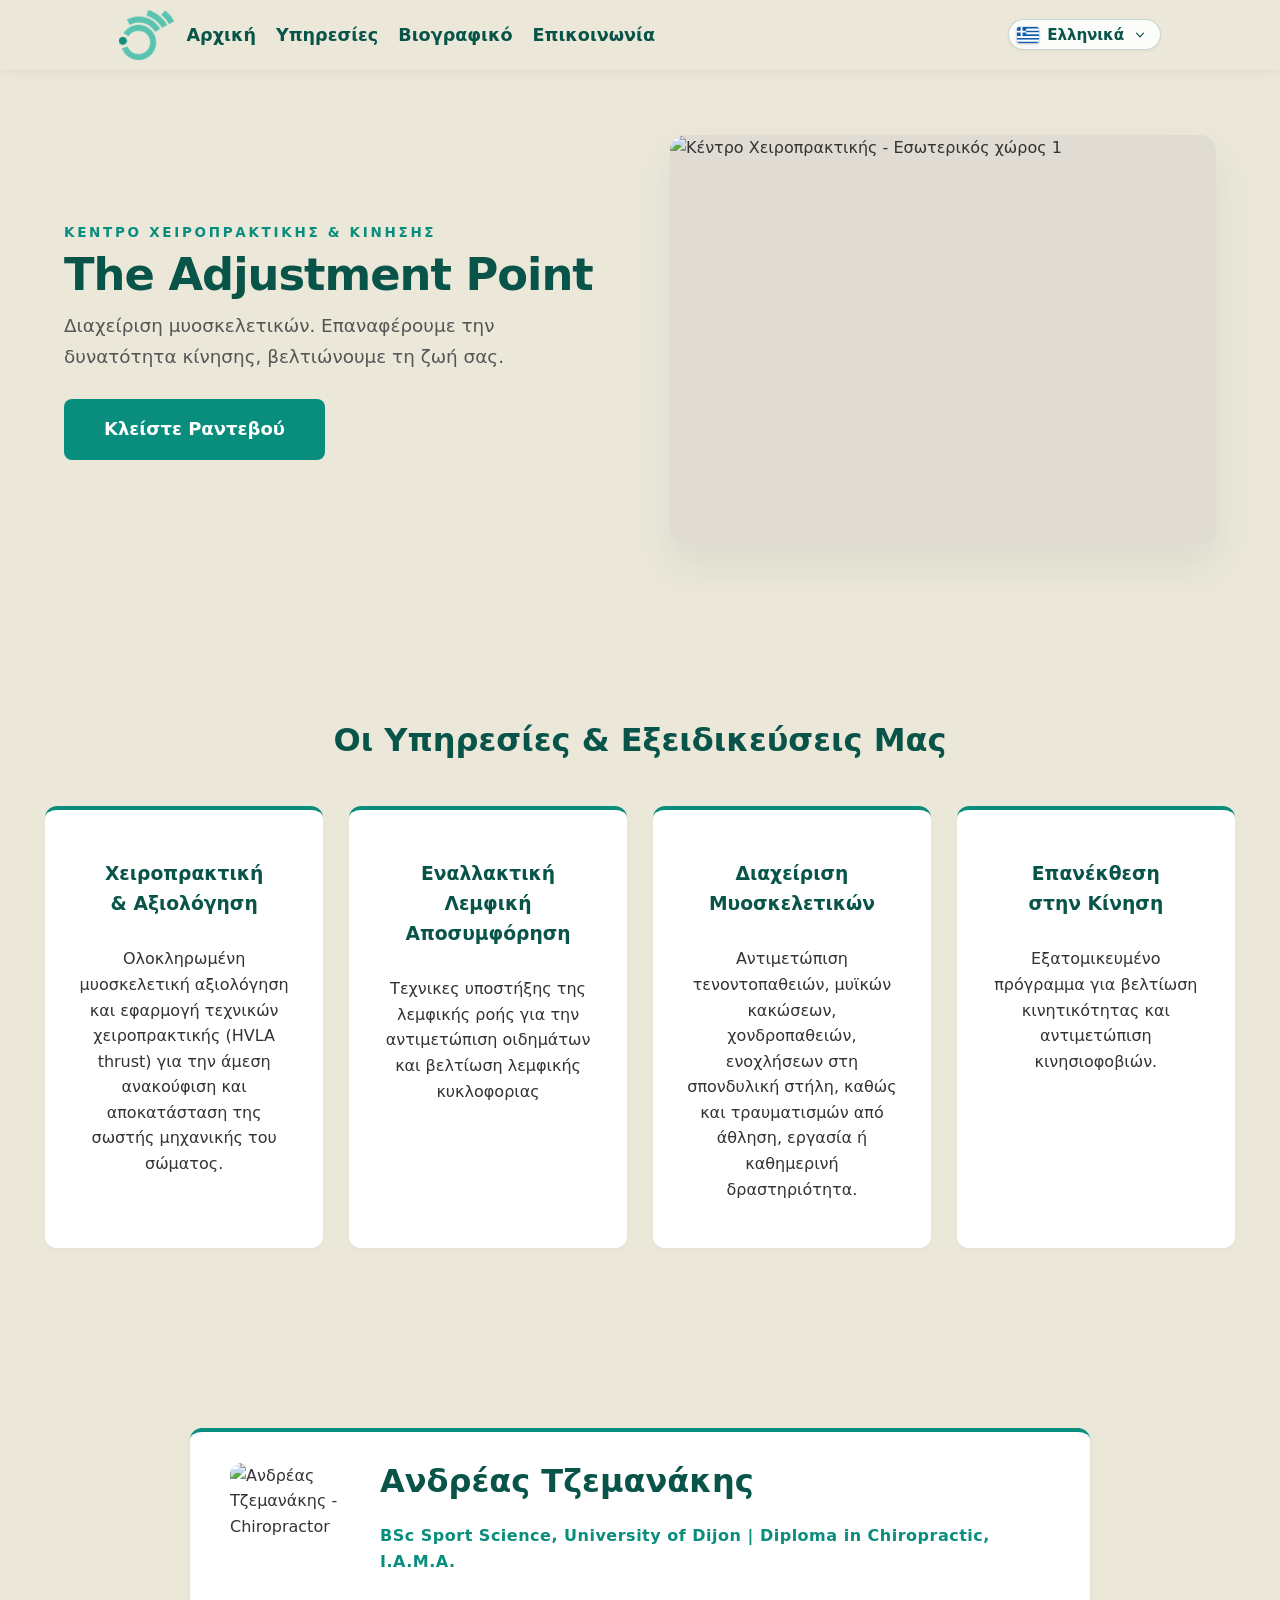
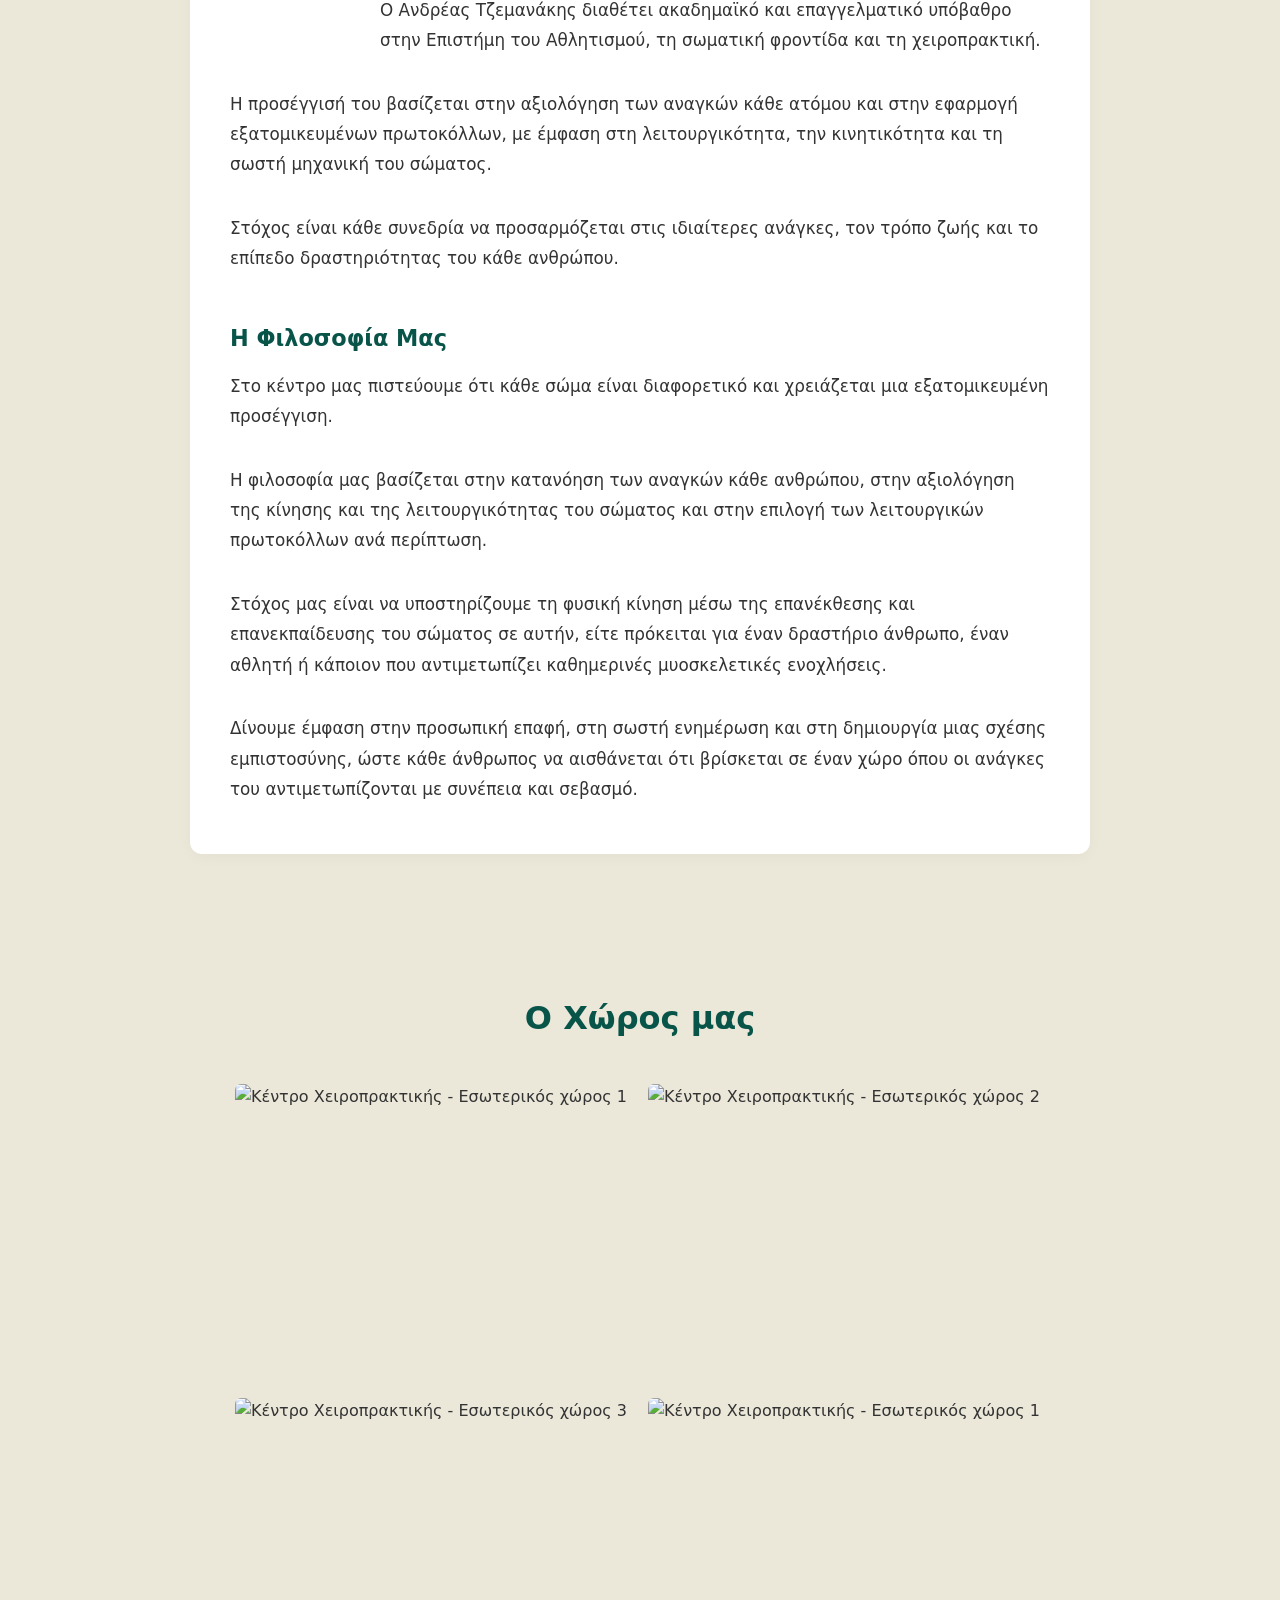
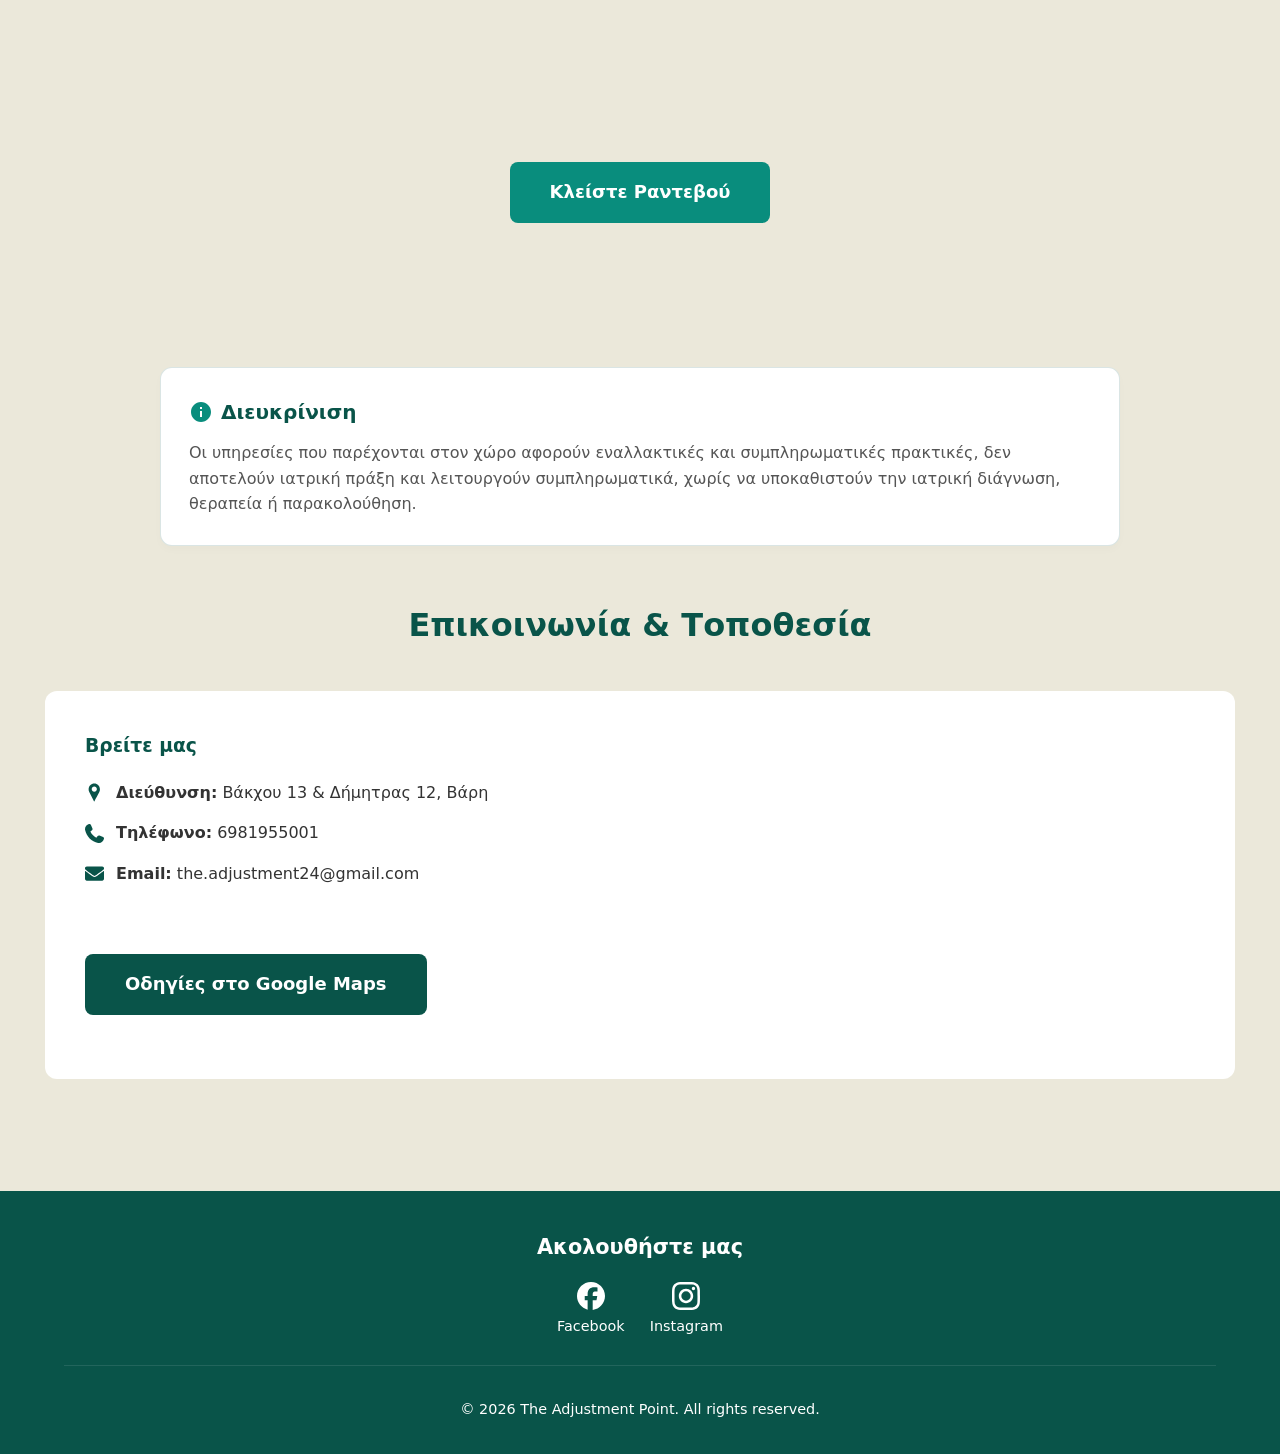
==== commit 4b023ce7: "Update index.html" ====
--- a/index.html
+++ b/index.html
@@ -1,18 +1,28 @@
 <!DOCTYPE html>
 <html lang="el">
 <head>
+    <!-- Google tag (gtag.js) -->
+    <script async src="https://www.googletagmanager.com/gtag/js?id=G-139980KF6X"></script>
+    <script>
+        window.dataLayer = window.dataLayer || [];
+        function gtag(){dataLayer.push(arguments);}
+        gtag('js', new Date());
+        gtag('config', 'G-139980KF6X');
+    </script>
     <meta charset="UTF-8">
     <meta http-equiv="X-UA-Compatible" content="IE=edge">
     <meta name="viewport" content="width=device-width, initial-scale=1.0">
     <link rel="icon" href="logo/logo.png">
-    <title data-i18n="metaTitle">The Adjustment Point - Κέντρο Xειροπρακτικής & Kίνησης</title>
+    <title>The Adjustment Point - Κέντρο Xειροπρακτικής & Kίνησης</title>
     <link rel="stylesheet" href="css/navbar.css">
     <link rel="stylesheet" href="css/global.css">
     <link rel="stylesheet" href="css/image_carousel.css">
-    <link rel="canonical" href="[https://www.adjustmentpoint.gr/](https://www.adjustmentpoint.gr/)">
+    <link rel="canonical" href="https://www.adjustmentpoint.gr/">
+    <link rel="alternate" hreflang="el" href="https://www.adjustmentpoint.gr/">
+    <link rel="alternate" hreflang="en" href="https://www.adjustmentpoint.gr/en/">
+    <link rel="alternate" hreflang="x-default" href="https://www.adjustmentpoint.gr/">
     <script src="js/mobile_menu_btn.js" defer></script>
     <script src="js/image_carousel.js" defer></script>
-    <script src="js/translation.js" defer></script>
     <meta name="description" content="Kέντρο χειροπρακτικής και κίνησης στη Βάρη. Διαχείριση μυοσκελετικών παθήσεων, κινητοποίηση μαλακών μορίων, λεμφική παροχέτευση και επανέκθεση στην κίνηση. Chiropractic and movement in Vari.">
     <meta name="keywords" content="κέντρο κίνησης, χειροπρακτική, χειροπρακτική Βάρη, Ανδρέας Τζεμανάκης, μασάζ, μασάζ Βάρη, διαχείριση μυοσκελετικών, κινητοποίηση μαλακών μορίων, επανέκθεση στην κίνηση, λεμφική παροχέτευση, τενοντίτιδα, αυχενικό μασάζ, αυχενικό massage, chiropractor Athens Riviera, sports massage Greece, relaxing massage, massage Vari, chiropractor Vari, the adjustment point, the adjustment point Vari">
     <meta property="og:title" content="The Adjustment Point - Κέντρο Xειροπρακτικής & Kίνησης">
@@ -64,18 +74,18 @@
     <nav class="navbar">
         <div class="navbar-left">
             <a href="#home" class="logo">
-                <img src="logo/logo.png" alt="" data-i18n-alt="logoAlt">
+                <img src="logo/logo.png" alt="The Adjustment Point - Chiropractor">
             </a>
             <ul class="nav">
-                <li class="nav-item"><a href="#home" data-i18n="navHome"></a></li>
-                <li class="nav-item"><a href="#services" data-i18n="navServices"></a></li>
-                <li class="nav-item"><a href="#about" data-i18n="navAbout"></a></li>
-                <li class="nav-item"><a href="#contact" data-i18n="navContact"></a></li>
+                <li class="nav-item"><a href="#home">Αρχική</a></li>
+                <li class="nav-item"><a href="#services">Υπηρεσίες</a></li>
+                <li class="nav-item"><a href="#about">Βιογραφικό</a></li>
+                <li class="nav-item"><a href="#contact">Επικοινωνία</a></li>
             </ul>
         </div>
         <div class="navbar-right">
             <div class="lang-selector" id="lang-selector">
-                <button type="button" class="lang-btn" id="lang-btn" aria-haspopup="listbox" aria-expanded="false" aria-label="" data-i18n-aria-label="langSelectorAriaLabel">
+                <button type="button" class="lang-btn" id="lang-btn" aria-haspopup="listbox" aria-expanded="false" aria-label="Επιλογή γλώσσας / Language selector">
                     <span class="lang-flag-icon" id="current-flag-icon">
                         <svg class="flag-svg" viewBox="0 0 640 480" width="20" height="15" aria-hidden="true">
                             <path fill="#0d5eaf" fill-rule="evenodd" d="M0 0h640v53.3H0z"/>
@@ -94,60 +104,64 @@
                             <path fill="#0d5eaf" d="M0 426.7h640V480H0z"/>
                         </svg>
                     </span>
-                    <span class="lang-text" id="current-lang-text" data-i18n="langName"></span>
+                    <span class="lang-text" id="current-lang-text">Ελληνικά</span>
                     <svg class="lang-chevron" viewBox="0 0 20 20" fill="currentColor" width="16" height="16" aria-hidden="true">
                         <path fill-rule="evenodd" d="M5.23 7.21a.75.75 0 011.06.02L10 11.168l3.71-3.938a.75.75 0 111.08 1.04l-4.25 4.5a.75.75 0 01-1.08 0l-4.25-4.5a.75.75 0 01.02-1.06z" clip-rule="evenodd"/>
                     </svg>
                 </button>
 
-                <ul class="lang-dropdown" id="lang-dropdown" role="listbox" aria-label="" data-i18n-aria-label="langDropdownAriaLabel">
-                    <li class="lang-option is-active" data-lang="el" role="option" aria-selected="true" tabindex="0">
-                        <span class="lang-flag-icon">
-                            <svg class="flag-svg" viewBox="0 0 640 480" width="20" height="15" aria-hidden="true">
-                                <path fill="#0d5eaf" fill-rule="evenodd" d="M0 0h640v53.3H0z"/>
-                                <path fill="#fff" fill-rule="evenodd" d="M0 53.3h640v53.4H0z"/>
-                                <path fill="#0d5eaf" fill-rule="evenodd" d="M0 106.7h640V160H0z"/>
-                                <path fill="#fff" fill-rule="evenodd" d="M0 160h640v53.3H0z"/>
-                                <path fill="#0d5eaf" d="M0 0h266.7v266.7H0z"/>
-                                <path fill="#0d5eaf" fill-rule="evenodd" d="M0 213.3h640v53.4H0z"/>
-                                <path fill="#fff" fill-rule="evenodd" d="M0 266.7h640V320H0z"/>
-                                <path fill="#0d5eaf" fill-rule="evenodd" d="M0 320h640v53.3H0z"/>
-                                <path fill="#fff" fill-rule="evenodd" d="M0 373.3h640v53.4H0z"/>
-                                <g fill="#fff" fill-rule="evenodd" stroke-width="1.3">
-                                    <path d="M106.7 0H160v266.7h-53.3z"/>
-                                    <path d="M0 106.7h266.7V160H0z"/>
-                                </g>
-                                <path fill="#0d5eaf" d="M0 426.7h640V480H0z"/>
+                <ul class="lang-dropdown" id="lang-dropdown" role="listbox" aria-label="Επιλογές γλώσσας">
+                    <a href="/" style="text-decoration: none; color: inherit; width: 100%;">
+                        <li class="lang-option is-active" role="option" aria-selected="true" tabindex="0">
+                            <span class="lang-flag-icon">
+                                <svg class="flag-svg" viewBox="0 0 640 480" width="20" height="15" aria-hidden="true">
+                                    <path fill="#0d5eaf" fill-rule="evenodd" d="M0 0h640v53.3H0z"/>
+                                    <path fill="#fff" fill-rule="evenodd" d="M0 53.3h640v53.4H0z"/>
+                                    <path fill="#0d5eaf" fill-rule="evenodd" d="M0 106.7h640V160H0z"/>
+                                    <path fill="#fff" fill-rule="evenodd" d="M0 160h640v53.3H0z"/>
+                                    <path fill="#0d5eaf" d="M0 0h266.7v266.7H0z"/>
+                                    <path fill="#0d5eaf" fill-rule="evenodd" d="M0 213.3h640v53.4H0z"/>
+                                    <path fill="#fff" fill-rule="evenodd" d="M0 266.7h640V320H0z"/>
+                                    <path fill="#0d5eaf" fill-rule="evenodd" d="M0 320h640v53.3H0z"/>
+                                    <path fill="#fff" fill-rule="evenodd" d="M0 373.3h640v53.4H0z"/>
+                                    <g fill="#fff" fill-rule="evenodd" stroke-width="1.3">
+                                        <path d="M106.7 0H160v266.7h-53.3z"/>
+                                        <path d="M0 106.7h266.7V160H0z"/>
+                                    </g>
+                                    <path fill="#0d5eaf" d="M0 426.7h640V480H0z"/>
+                                </svg>
+                            </span>
+                            <span class="lang-label">
+                                <span class="lang-name">Ελληνικά</span>
+                                <span class="lang-status-badge" id="current-lang-badge">Τρέχουσα</span>
+                            </span>
+                            <svg class="lang-check-icon" viewBox="0 0 20 20" fill="currentColor" width="16" height="16" aria-hidden="true">
+                                <path fill-rule="evenodd" d="M16.707 5.293a1 1 0 010 1.414l-8 8a1 1 0 01-1.414 0l-4-4a1 1 0 011.414-1.414L8 12.586l7.293-7.293a1 1 0 011.414 0z" clip-rule="evenodd"/>
                             </svg>
-                        </span>
-                        <span class="lang-label">
-                            <span class="lang-name" data-i18n="langGreek"></span>
-                            <span class="lang-status-badge" id="current-lang-badge" data-i18n="currentBadge"></span>
-                        </span>
-                        <svg class="lang-check-icon" viewBox="0 0 20 20" fill="currentColor" width="16" height="16" aria-hidden="true">
-                            <path fill-rule="evenodd" d="M16.707 5.293a1 1 0 010 1.414l-8 8a1 1 0 01-1.414 0l-4-4a1 1 0 011.414-1.414L8 12.586l7.293-7.293a1 1 0 011.414 0z" clip-rule="evenodd"/>
-                        </svg>
-                    </li>
-                    <li class="lang-option" data-lang="en" role="option" aria-selected="false" tabindex="0">
-                        <span class="lang-flag-icon">
-                            <svg class="flag-svg" viewBox="0 0 640 480" width="20" height="15" aria-hidden="true">
-                                <path fill="#012169" d="M0 0h640v480H0z"/>
-                                <path fill="#FFF" d="m75 0 244 181L562 0h78v62L400 241l240 178v61h-80L320 301 81 480H0v-60l239-178L0 64V0z"/>
-                                <path fill="#C8102E" d="m424 281 216 159v40L369 281zm-184 20 6 35L54 480H0zM640 0v3L391 191l2-44L590 0zM0 0l239 176h-60L0 42z"/>
-                                <path fill="#FFF" d="M241 0v480h160V0zM0 160v160h640V160z"/>
-                                <path fill="#C8102E" d="M0 193v96h640v-96zM273 0v480h96V0z"/>
+                        </li>
+                    </a>
+                    <a href="/en/" style="text-decoration: none; color: inherit; width: 100%;">
+                        <li class="lang-option" role="option" aria-selected="false" tabindex="0">
+                            <span class="lang-flag-icon">
+                                <svg class="flag-svg" viewBox="0 0 640 480" width="20" height="15" aria-hidden="true">
+                                    <path fill="#012169" d="M0 0h640v480H0z"/>
+                                    <path fill="#FFF" d="m75 0 244 181L562 0h78v62L400 241l240 178v61h-80L320 301 81 480H0v-60l239-178L0 64V0z"/>
+                                    <path fill="#C8102E" d="m424 281 216 159v40L369 281zm-184 20 6 35L54 480H0zM640 0v3L391 191l2-44L590 0zM0 0l239 176h-60L0 42z"/>
+                                    <path fill="#FFF" d="M241 0v480h160V0zM0 160v160h640V160z"/>
+                                    <path fill="#C8102E" d="M0 193v96h640v-96zM273 0v480h96V0z"/>
+                                </svg>
+                            </span>
+                            <span class="lang-label">
+                                <span class="lang-name">English</span>
+                            </span>
+                            <svg class="lang-check-icon" viewBox="0 0 20 20" fill="currentColor" width="16" height="16" aria-hidden="true">
+                                <path fill-rule="evenodd" d="M16.707 5.293a1 1 0 010 1.414l-8 8a1 1 0 01-1.414 0l-4-4a1 1 0 011.414-1.414L8 12.586l7.293-7.293a1 1 0 011.414 0z" clip-rule="evenodd"/>
                             </svg>
-                        </span>
-                        <span class="lang-label">
-                            <span class="lang-name" data-i18n="langEnglish"></span>
-                        </span>
-                        <svg class="lang-check-icon" viewBox="0 0 20 20" fill="currentColor" width="16" height="16" aria-hidden="true">
-                            <path fill-rule="evenodd" d="M16.707 5.293a1 1 0 010 1.414l-8 8a1 1 0 01-1.414 0l-4-4a1 1 0 011.414-1.414L8 12.586l7.293-7.293a1 1 0 011.414 0z" clip-rule="evenodd"/>
-                        </svg>
-                    </li>
+                        </li>
+                    </a>
                 </ul>
             </div>
-            <div class="menu-toggle" id="mobile-menu" tabindex="0" role="button" aria-label="" aria-expanded="false" data-i18n-aria-label="mobileMenuAriaLabel">
+            <div class="menu-toggle" id="mobile-menu" tabindex="0" role="button" aria-label="Άνοιγμα μενού πλοήγησης" aria-expanded="false">
                 <span class="bar"></span>
                 <span class="bar"></span>
                 <span class="bar"></span>
@@ -157,143 +171,154 @@
 
     <section id="home" class="hero-split">
         <div class="hero-content">
-            <span class="hero-subtitle tracking-in-expand" data-i18n="heroSubtitle"></span>
-            <h1 class="tracking-in-expand" data-i18n="heroTitle"></h1>
-            <p class="tracking-in-expand" data-i18n="heroDesc"></p>
-            <a href="https://www.bookup.gr/theadjustmentpoint" target="_blank" rel="noopener noreferrer" class="clinic-book-btn" data-i18n="bookBtn"></a>
+            <span class="hero-subtitle tracking-in-expand">Κέντρο Xειροπρακτικής & Kίνησης</span>
+            <h1 class="tracking-in-expand">The Adjustment Point</h1>
+            <p class="tracking-in-expand">Διαχείριση μυοσκελετικών. Επαναφέρουμε την δυνατότητα κίνησης, βελτιώνουμε τη ζωή σας.</p>
+            <a href="https://www.bookup.gr/theadjustmentpoint" target="_blank" rel="noopener noreferrer" class="clinic-book-btn" onclick="gtag('event', 'book_appointment');">Κλείστε Ραντεβού</a>
         </div>
         <div class="hero-image-container">
-            <img src="building_images/building_exterior_1.png"" alt="" class="hero-img" data-i18n-alt="heroImgAlt">
+            <img src="building_images/building_exterior_1.webp" alt="Κέντρο Xειροπρακτικής - Εσωτερικός χώρος 1" class="hero-img">
         </div>
     </section>
 
     <section id="services" class="section">
-        <h2 class="section-title" data-i18n="servicesTitle"></h2>
+        <h2 class="section-title">Οι Υπηρεσίες & Εξειδικεύσεις Μας</h2>
         <div class="services-grid">
             <div class="service-card">
-                <h3 data-i18n="service1Title"></h3>
-                <p data-i18n="service1Desc"></p>
+                <h3>Χειροπρακτική & Αξιολόγηση</h3>
+                <p>Ολοκληρωμένη μυοσκελετική αξιολόγηση και εφαρμογή τεχνικών χειροπρακτικής (HVLA thrust) για την άμεση ανακούφιση και αποκατάσταση της σωστής μηχανικής του σώματος.</p>
             </div>
             <div class="service-card">
-                <h3 data-i18n="service2Title"></h3>
-                <p data-i18n="service2Desc"></p>
+                <h3>Εναλλακτική Λεμφική Αποσυμφόρηση</h3>
+                <p>Τεχνικες υποστήξης της λεμφικής ροής για την αντιμετώπιση οιδημάτων και βελτίωση λεμφικής κυκλοφοριας</p>
             </div>
             <div class="service-card">
-                <h3 data-i18n="service3Title"></h3>
-                <p data-i18n="service3Desc"></p>
+                <h3>Διαχείριση Μυοσκελετικών</h3>
+                <p>Αντιμετώπιση τενοντοπαθειών, μυϊκών κακώσεων, χονδροπαθειών, ενοχλήσεων στη σπονδυλική στήλη, καθώς και τραυματισμών από άθληση, εργασία ή καθημερινή δραστηριότητα.</p>
             </div>
             <div class="service-card">
-                <h3 data-i18n="service4Title"></h3>
-                <p data-i18n="service4Desc"></p>
+                <h3>Επανέκθεση στην Κίνηση</h3>
+                <p>Εξατομικευμένο πρόγραμμα για βελτίωση κινητικότητας και αντιμετώπιση κινησιοφοβιών.</p>
             </div>
         </div>
     </section>
 
 <section id="about">
     <div class="bio-picture">
-        <img src="biography_picture/biography_picture.png" alt="" data-i18n-alt="bioImgAlt">
+        <img src="biography_picture/biography_picture.webp" alt="Ανδρέας Τζεμανάκης - Chiropractor">
     </div>
-    <h2 class="section-title" data-i18n="aboutTitle"></h2>
-    <p class="about-subtitle" data-i18n="aboutSubtitle"></p>
+    <h2 class="section-title">Ανδρέας Τζεμανάκης</h2>
+    <p class="about-subtitle">BSc Sport Science, University of Dijon | Diploma in Chiropractic, I.A.M.A.</p>
     <div class="about-content">
-        <p data-i18n="aboutP1"></p>
-        <p data-i18n="aboutP2"></p>
-        <p data-i18n="aboutP3"></p>
-        <h3 data-i18n="aboutPhilTitle"></h3>           
-        <p data-i18n="aboutPhilP1"></p> 
-        <p data-i18n="aboutPhilP2"></p>
-        <p data-i18n="aboutPhilP3"></p> 
-        <p data-i18n="aboutPhilP4"></p>
+        <p>Ο Ανδρέας Τζεμανάκης διαθέτει ακαδημαϊκό και επαγγελματικό υπόβαθρο στην Επιστήμη του Αθλητισμού, τη σωματική φροντίδα και τη χειροπρακτική.</p>
+        <p>Η προσέγγισή του βασίζεται στην αξιολόγηση των αναγκών κάθε ατόμου και στην εφαρμογή εξατομικευμένων πρωτοκόλλων, με έμφαση στη λειτουργικότητα, την κινητικότητα και τη σωστή μηχανική του σώματος.</p>
+        <p>Στόχος είναι κάθε συνεδρία να προσαρμόζεται στις ιδιαίτερες ανάγκες, τον τρόπο ζωής και το επίπεδο δραστηριότητας του κάθε ανθρώπου.</p>
+        <h3>Η Φιλοσοφία Μας</h3>           
+        <p>Στο κέντρο μας πιστεύουμε ότι κάθε σώμα είναι διαφορετικό και χρειάζεται μια εξατομικευμένη προσέγγιση.</p> 
+        <p>Η φιλοσοφία μας βασίζεται στην κατανόηση των αναγκών κάθε ανθρώπου, στην αξιολόγηση της κίνησης και της λειτουργικότητας του σώματος και στην επιλογή των λειτουργικών πρωτοκόλλων ανά περίπτωση.</p>
+        <p>Στόχος μας είναι να υποστηρίζουμε τη φυσική κίνηση μέσω της επανέκθεσης και επανεκπαίδευσης του σώματος σε αυτήν, είτε πρόκειται για έναν δραστήριο άνθρωπο, έναν αθλητή ή κάποιον που αντιμετωπίζει καθημερινές μυοσκελετικές ενοχλήσεις.</p> 
+        <p>Δίνουμε έμφαση στην προσωπική επαφή, στη σωστή ενημέρωση και στη δημιουργία μιας σχέσης εμπιστοσύνης, ώστε κάθε άνθρωπος να αισθάνεται ότι βρίσκεται σε έναν χώρο όπου οι ανάγκες του αντιμετωπίζονται με συνέπεια και σεβασμό.</p>
     </div>
 </section>
 
     <section id="gallery" class="section">
-        <h2 class="section-title" data-i18n="galleryTitle"></h2>
+        <h2 class="section-title">Ο Χώρος μας</h2>
         
         <div class="gallery-wrapper">
             <div class="desktop-grid">
-                <img src="building_images/interior_img_1.png" alt="" data-i18n-alt="galleryImg1Alt">
-                <img src="building_images/interior_img_2.png" alt="" data-i18n-alt="galleryImg2Alt">
-                <img src="building_images/interior_img_3.png" alt="" data-i18n-alt="galleryImg3Alt">
-                <img src="building_images/building_exterior_1.png"" alt="" data-i18n-alt="galleryImg4Alt">
+                <img src="building_images/interior_img_1.webp" alt="Κέντρο Xειροπρακτικής - Εσωτερικός χώρος 1">
+                <img src="building_images/interior_img_2.webp" alt="Κέντρο Xειροπρακτικής - Εσωτερικός χώρος 2">
+                <img src="building_images/interior_img_3.webp" alt="Κέντρο Xειροπρακτικής - Εσωτερικός χώρος 3">
+                <img src="building_images/building_exterior_1.webp" alt="Κέντρο Xειροπρακτικής - Εσωτερικός χώρος 1">
             </div>
 
             <div class="mobile-carousel">
                 <div class="main-carousel-image">
-                    <button class="carousel-arrow prev-arrow" aria-label="" data-i18n-aria-label="carouselPrevAria">&#10094;</button>
-                    <img id="main-mobile-img" src="building_images/interior_img_1.png" alt="" data-i18n-alt="galleryMainAlt">
-                    <button class="carousel-arrow next-arrow" aria-label="" data-i18n-aria-label="carouselNextAria">&#10095;</button>
+                    <button class="carousel-arrow prev-arrow" aria-label="Προηγούμενη φωτογραφία">&#10094;</button>
+                    <img id="main-mobile-img" src="building_images/interior_img_1.webp" alt="Κύρια φωτογραφία εσωτερικού χώρου">
+                    <button class="carousel-arrow next-arrow" aria-label="Επόμενη φωτογραφία">&#10095;</button>
                 </div>
                 <div class="carousel-thumbnails">
-                    <img class="thumb active" src="building_images/interior_img_1.png" alt="" data-i18n-alt="galleryImg1Alt">
-                    <img class="thumb" src="building_images/interior_img_2.png" alt="" data-i18n-alt="galleryImg2Alt">
-                    <img class="thumb" src="building_images/interior_img_3.png" alt="" data-i18n-alt="galleryImg3Alt">
-                    <img class="thumb" src="building_images/building_exterior_1.png"" alt="" data-i18n-alt="galleryImg4Alt">
+                    <img class="thumb active" src="building_images/interior_img_1.webp" alt="Κέντρο Xειροπρακτικής - Εσωτερικός χώρος 1">
+                    <img class="thumb" src="building_images/interior_img_2.webp" alt="Κέντρο Xειροπρακτικής - Εσωτερικός χώρος 2">
+                    <img class="thumb" src="building_images/interior_img_3.webp" alt="Κέντρο Xειροπρακτικής - Εσωτερικός χώρος 3">
+                    <img class="thumb" src="building_images/building_exterior_1.webp" alt="Κέντρο Xειροπρακτικής - Εσωτερικός χώρος 1">
                 </div>
             </div>
         </div>
         <div class="gallery-btn-container">
-            <a href="https://www.bookup.gr/theadjustmentpoint" target="_blank" rel="noopener noreferrer" class="clinic-book-btn" data-i18n="bookBtn"></a>
-        </div>
+    <a href="https://www.bookup.gr/theadjustmentpoint" target="_blank" rel="noopener noreferrer" class="clinic-book-btn" onclick="gtag('event', 'book_appointment');">Κλείστε Ραντεβού</a>
+</div>
     </section>
 
     <section id="contact" class="section" style="scroll-margin-top: clamp(4rem, 10vh, 6.25rem);">
         <div class="disclaimer-notice">
             <h3 class="disclaimer-header">
                 <svg xmlns="http://www.w3.org/2000/svg" viewBox="0 0 24 24" class="info-icon"><path d="M12 2C6.48 2 2 6.48 2 12s4.48 10 10 10 10-4.48 10-10S17.52 2 12 2zm1 15h-2v-6h2v6zm0-8h-2V7h2v2z"/></svg>
-                <span data-i18n="disclaimerHeader"></span>
+                <span>Διευκρίνιση</span>
             </h3>
-            <p data-i18n="disclaimerText"></p>
-        </div>
-        <h2 class="section-title" data-i18n="contactTitle"></h2>
+            <p>Οι υπηρεσίες που παρέχονται στον χώρο αφορούν εναλλακτικές και συμπληρωματικές πρακτικές, δεν αποτελούν ιατρική πράξη και λειτουργούν συμπληρωματικά, χωρίς να υποκαθιστούν την ιατρική διάγνωση, θεραπεία ή παρακολούθηση.</p>
+        </div>
+        <h2 class="section-title">Επικοινωνία & Τοποθεσία</h2>
         <div class="location-container">
             <div class="contact-info">
-                <h3 style="color: var(--dark-green); margin-top: 0;" data-i18n="contactFindUs"></h3>
+                <h3 style="color: var(--dark-green); margin-top: 0;">Βρείτε μας</h3>
                 
                 <div class="contact-row">
                     <svg xmlns="http://www.w3.org/2000/svg" viewBox="0 0 42 42"><path d="M33 13.924C33 6.893 27.594 1 20.51 1S8 6.897 8 13.93C8 16.25 8.324 18 9.423 20h-.021l10.695 20.621c.402.551.824-.032.824-.032C20.56 41.13 31.616 20 31.616 20h-.009C32.695 18 33 16.246 33 13.924zm-18.249-.396c0-3.317 2.579-6.004 5.759-6.004c3.179 0 5.76 2.687 5.76 6.004s-2.581 6.005-5.76 6.005c-3.18 0-5.759-2.687-5.759-6.005z"/></svg>
-                    <span><strong data-i18n="contactAddressLabel"></strong> <a href="https://maps.app.goo.gl/NmPnQMgVqVfagS7F6" target="_blank" rel="noopener noreferrer" data-i18n="contactAddressVal"></a></span>
+                    <span><strong>Διεύθυνση:</strong> <a href="https://maps.app.goo.gl/NmPnQMgVqVfagS7F6" target="_blank" rel="noopener noreferrer">Βάκχου 13 & Δήμητρας 12, Βάρη</a></span>
                 </div>
                 
                 <div class="contact-row">
                     <svg xmlns="http://www.w3.org/2000/svg" viewBox="0 0 512 512"><path d="M160.2 25c-7.9-18.9-28.5-28.9-48.1-23.6l-5.5 1.5C42 20.5-13.2 83.1 2.9 159.3C40 334.3 177.7 472 352.7 509.1C429 525.3 491.5 470 509.1 405.4l1.5-5.5c5.4-19.7-4.7-40.3-23.5-48.1l-97.3-40.5c-16.5-6.9-35.6-2.1-47 11.8l-38.6 47.2c-70.3-34.9-126.9-93.3-159.4-165l44.2-36c13.9-11.3 18.6-30.4 11.8-47z"/></svg>
-                    <span><strong data-i18n="contactPhoneLabel"></strong> <a href="tel:6981955001" data-i18n="contactPhoneVal"></a></span>
+                    <span><strong>Τηλέφωνο:</strong> <a href="tel:6981955001">6981955001</a></span>
                 </div>
 
                 <div class="contact-row">
                     <svg xmlns="http://www.w3.org/2000/svg" viewBox="0 0 512 512"><path d="M502.3 190.8c3.9-3.1 9.7-.2 9.7 4.7V400c0 26.5-21.5 48-48 48H48c-26.5 0-48-21.5-48-48V195.6c0-5 5.7-7.8 9.7-4.7c22.4 17.4 52.1 39.5 154.1 113.6c21.1 15.4 56.7 47.8 92.2 47.6c35.7.3 72-32.8 92.3-47.6c102-74.1 131.6-96.3 154-113.7zM256 320c23.2.4 56.6-29.2 73.4-41.4c132.7-96.3 142.8-104.7 173.4-128.7c5.8-4.5 9.2-11.5 9.2-18.9v-19c0-26.5-21.5-48-48-48H48C21.5 64 0 85.5 0 112v19c0 7.4 3.4 14.3 9.2 18.9c30.6 23.9 40.7 32.4 173.4 128.7c16.8 12.2 50.2 41.8 73.4 41.4z"/></svg>
-                    <span><strong data-i18n="contactEmailLabel"></strong> <a href="mailto:the.adjustment24@gmail.com" data-i18n="contactEmailVal"></a></span>
+                    <span><strong>Email:</strong> <a href="mailto:the.adjustment24@gmail.com">the.adjustment24@gmail.com</a></span>
                 </div>
                 <br class="desktop-map-btn">
-                <a href="https://maps.app.goo.gl/6xaPBVVygRNUeTxE6" target="_blank" class="clinic-book-btn desktop-map-btn" style="background-color: var(--dark-green);" data-i18n="mapDirectionsBtn"></a>
+                <a href="https://maps.app.goo.gl/6xaPBVVygRNUeTxE6" target="_blank" class="clinic-book-btn desktop-map-btn" style="background-color: var(--dark-green);">Οδηγίες στο Google Maps</a>
             </div>
         
             <div class="map-container">
-                <iframe src="https://www.google.com/maps/embed?pb=!1m18!1m12!1m3!1d3151.215909786968!2d23.800469076837256!3d37.8318309719711!2m3!1f0!2f0!3f0!3m2!1i1024!2i768!4f13.1!3m3!1m2!1s0x4fa8a4b26e5c45d5%3A0xa3ca2a22623297a9!2sThe%20Adjustment%20Point!5e0!3m2!1sen!2sgr!4v1789498225098!5m2!1sen!2sgr" style="border:0;" allowfullscreen="" loading="lazy" title="" referrerpolicy="strict-origin-when-cross-origin" data-i18n-title="mapIframeTitle"></iframe>
-            </div>
-            <a href="https://maps.app.goo.gl/6xaPBVVygRNUeTxE6" target="_blank" class="clinic-book-btn mobile-map-btn" data-i18n="mapDirectionsBtn"></a>
+                <iframe src="https://www.google.com/maps/embed?pb=!1m18!1m12!1m3!1d3151.215909786968!2d23.800469076837256!3d37.8318309719711!2m3!1f0!2f0!3f0!3m2!1i1024!2i768!4f13.1!3m3!1m2!1s0x4fa8a4b26e5c45d5%3A0xa3ca2a22623297a9!2sThe%20Adjustment%20Point!5e0!3m2!1sen!2sgr!4v1789498225098!5m2!1sen!2sgr" style="border:0;" allowfullscreen="" loading="lazy" title="Χάρτης τοποθεσίας The Adjustment Point" referrerpolicy="strict-origin-when-cross-origin"></iframe>
+            </div>
+            <a href="https://maps.app.goo.gl/6xaPBVVygRNUeTxE6" target="_blank" class="clinic-book-btn mobile-map-btn">Οδηγίες στο Google Maps</a>
         </div>
     </section>
 
     <footer style="padding: clamp(1.5rem, 5vh, 2.5rem) 5vw clamp(0.75rem, 2vh, 1.25rem) 5vw;">
         <div class="footer-container" style="justify-content: center; text-align: center;">
             <div class="footer-column" style="display: flex; flex-direction: column; align-items: center;">
-                <h3 style="margin-bottom: clamp(0.75rem, 2vh, 1.25rem);" data-i18n="footerFollow"></h3>
+                <h3 style="margin-bottom: clamp(0.75rem, 2vh, 1.25rem);">Ακολουθήστε μας</h3>
                 <div class="social-links" style="flex-direction: row; gap: clamp(1rem, 3vw, 1.5625rem);">
-                    <a href="https://www.facebook.com/profile.php?id=61572349864029" target="_blank" rel="noopener noreferrer" aria-label="" data-i18n-aria-label="footerFacebookAria" style="flex-direction: column; gap: 0.3125rem; font-size: 0.9rem;">
+                    <a href="https://www.facebook.com/profile.php?id=61572349864029" target="_blank" rel="noopener noreferrer" aria-label="Επισκεφθείτε τη σελίδα μας στο Facebook" style="flex-direction: column; gap: 0.3125rem; font-size: 0.9rem;">
                         <svg role="img" viewBox="0 0 24 24" xmlns="http://www.w3.org/2000/svg"><path d="M9.101 23.691v-7.98H6.627v-3.667h2.474v-1.58c0-4.085 1.848-5.978 5.858-5.978.401 0 .955.042 1.468.103a8.68 8.68 0 0 1 1.141.195v3.325a8.623 8.623 0 0 0-.653-.036 26.805 26.805 0 0 0-.733-.009c-.707 0-1.259.096-1.675.309a1.686 1.686 0 0 0-.679.622c-.258.42-.374.995-.374 1.752v1.297h3.919l-.386 2.103-.287 1.564h-3.246v8.245C19.396 23.238 24 18.179 24 12.044c0-6.627-5.373-12-12-12s-12 5.373-12 12c0 5.628 3.874 10.35 9.101 11.647Z"/></svg>
-                        <span data-i18n="footerFacebook"></span>
+                        <span>Facebook</span>
                     </a>
-                    <a href="https://www.instagram.com/the_adjustment24/" target="_blank" rel="noopener noreferrer" aria-label="" data-i18n-aria-label="footerInstagramAria" style="flex-direction: column; gap: 0.3125rem; font-size: 0.9rem;">
+                    <a href="https://www.instagram.com/the_adjustment24/" target="_blank" rel="noopener noreferrer" aria-label="Επισκεφθείτε τη σελίδα μας στο Instagram" style="flex-direction: column; gap: 0.3125rem; font-size: 0.9rem;">
                         <svg role="img" viewBox="0 0 24 24" xmlns="http://www.w3.org/2000/svg"><path d="M7.0301.084c-1.2768.0602-2.1487.264-2.911.5634-.7888.3075-1.4575.72-2.1228 1.3877-.6652.6677-1.075 1.3368-1.3802 2.127-.2954.7638-.4956 1.6365-.552 2.914-.0564 1.2775-.0689 1.6882-.0626 4.947.0062 3.2586.0206 3.6671.0825 4.9473.061 1.2765.264 2.1482.5635 2.9107.308.7889.72 1.4573 1.388 2.1228.6679.6655 1.3365 1.0743 2.1285 1.38.7632.295 1.6361.4961 2.9134.552 1.2773.056 1.6884.069 4.9462.0627 3.2578-.0062 3.668-.0207 4.9478-.0814 1.28-.0607 2.147-.2652 2.9098-.5633.7889-.3086 1.4578-.72 2.1228-1.3881.665-.6682 1.0745-1.3378 1.3795-2.1284.2957-.7632.4966-1.636.552-2.9124.056-1.2809.0692-1.6898.063-4.948-.0063-3.2583-.021-3.6668-.0817-4.9465-.0607-1.2797-.264-2.1487-.5633-2.9117-.3084-.7889-.72-1.4568-1.3876-2.1228C21.2982 1.33 20.628.9208 19.8378.6165 19.074.321 18.2017.1197 16.9244.0645 15.6471.0093 15.236-.005 11.977.0014 8.718.0076 8.31.0215 7.0301.0839m.1402 21.6932c-1.17-.0509-1.8053-.2453-2.2287-.408-.5606-.216-.96-.4771-1.3819-.895-.422-.4178-.6811-.8186-.9-1.378-.1644-.4234-.3624-1.058-.4171-2.228-.0595-1.2645-.072-1.6442-.079-4.848-.007-3.2037.0053-3.583.0607-4.848.05-1.169.2456-1.805.408-2.2282.216-.5613.4762-.96.895-1.3816.4188-.4217.8184-.6814 1.3783-.9003.423-.1651 1.0575-.3614 2.227-.4171 1.2655-.06 1.6447-.072 4.848-.079 3.2033-.007 3.5835.005 4.8495.0608 1.169.0508 1.8053.2445 2.228.408.5608.216.96.4754 1.3816.895.4217.4194.6816.8176.9005 1.3787.1653.4217.3617 1.056.4169 2.2263.0602 1.2655.0739 1.645.0796 4.848.0058 3.203-.0055 3.5834-.061 4.848-.051 1.17-.245 1.8055-.408 2.2294-.216.5604-.4763.96-.8954 1.3814-.419.4215-.8181.6811-1.3783.9-.4224.1649-1.0577.3617-2.2262.4174-1.2656.0595-1.6448.072-4.8493.079-3.2045.007-3.5825-.006-4.848-.0608M16.953 5.5864A1.44 1.44 0 1 0 18.39 4.144a1.44 1.44 0 0 0-1.437 1.4424M5.8385 12.012c.0067 3.4032 2.7706 6.1557 6.173 6.1493 3.4026-.0065 6.157-2.7701 6.1506-6.1733-.0065-3.4032-2.771-6.1565-6.174-6.1498-3.403.0067-6.156 2.771-6.1496 6.1738M8 12.0077a4 4 0 1 1 4.008 3.9921A3.9996 3.9996 0 0 1 8 12.0077"/></svg>
-                        <span data-i18n="footerInstagram"></span>
+                        <span>Instagram</span>
                     </a>
                 </div>
             </div>
         </div>
         <div class="footer-bottom" style="margin-top: clamp(1rem, 3vh, 1.875rem);">
-            <p data-i18n="footerCopyright"></p>
+            <p>© 2026 The Adjustment Point. All rights reserved.</p>
         </div>
     </footer>
+    <script>
+    document.getElementById('lang-btn').addEventListener('click', function(e) {
+        document.getElementById('lang-selector').classList.toggle('is-open');
+        e.stopPropagation();
+    });
+    document.addEventListener('click', function(e) {
+        if (!document.getElementById('lang-selector').contains(e.target)) {
+            document.getElementById('lang-selector').classList.remove('is-open');
+        }
+    });
+</script>
 </body>
 </html>
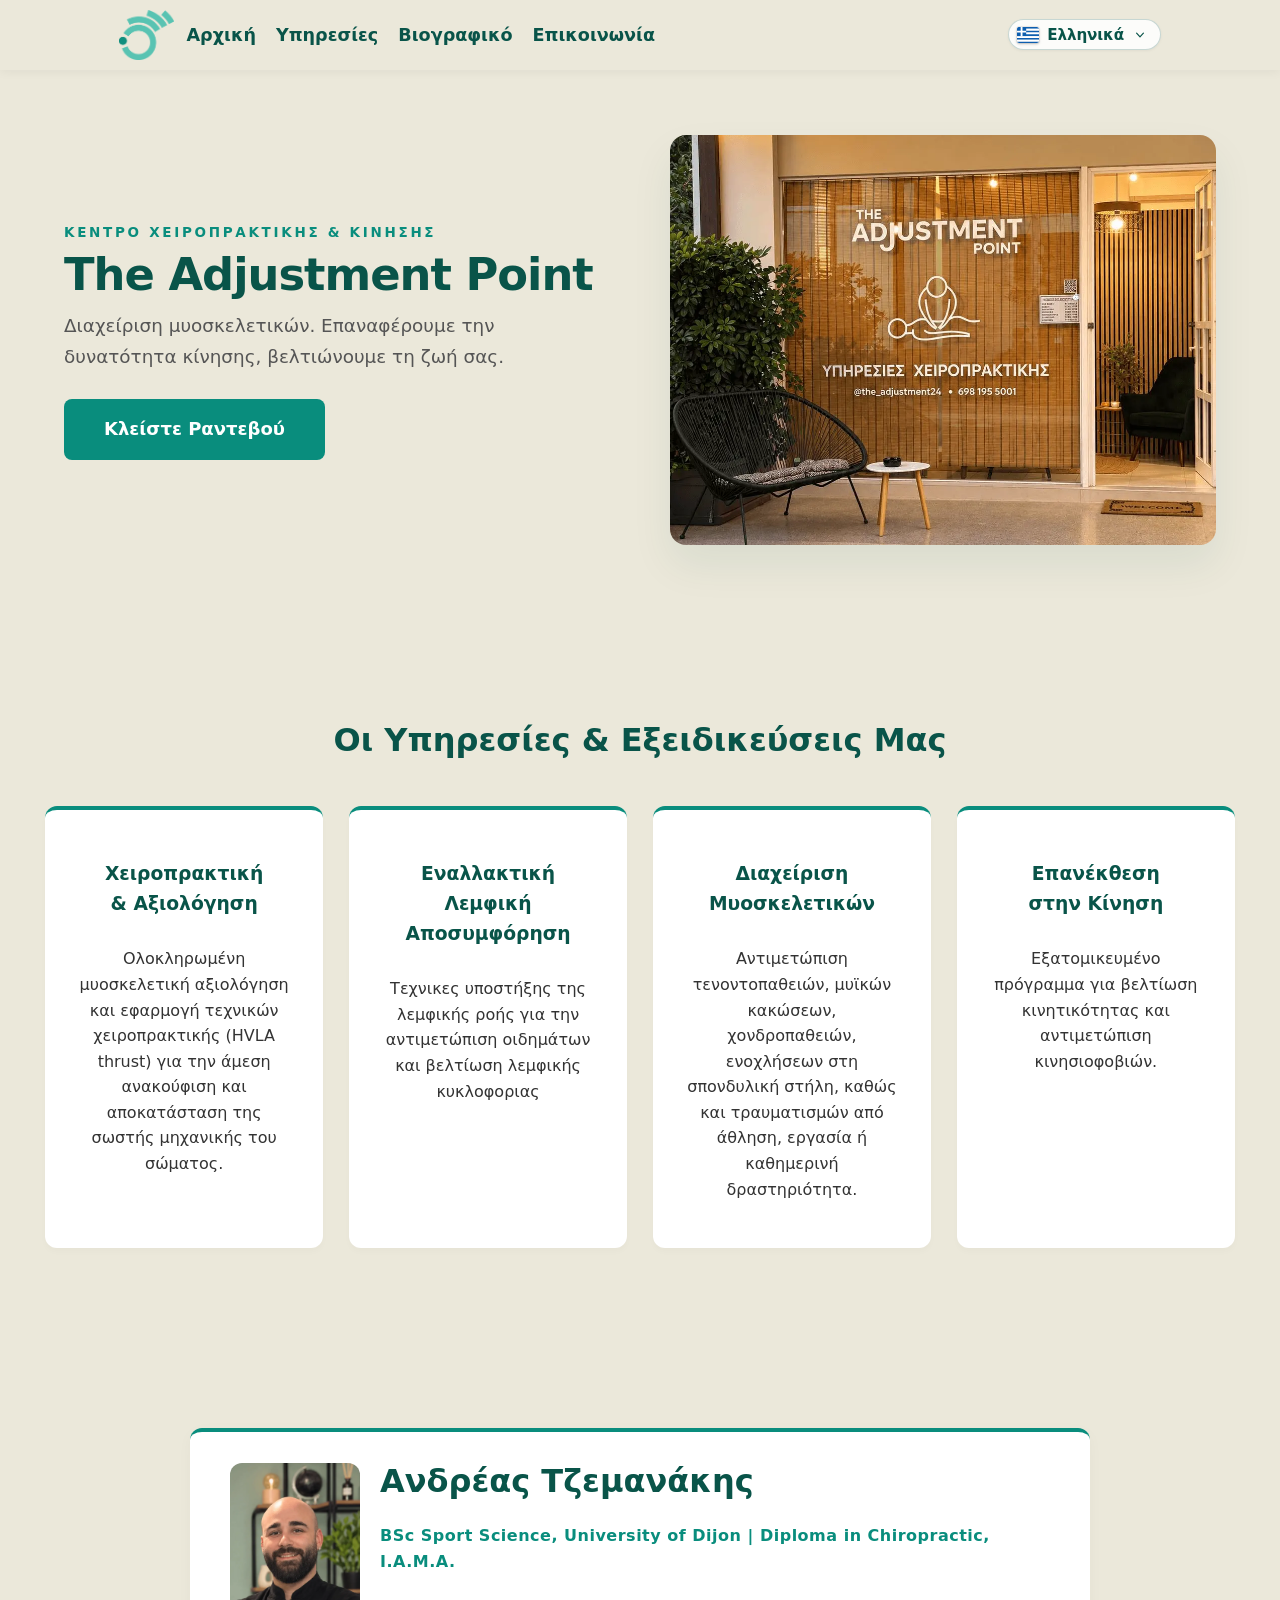
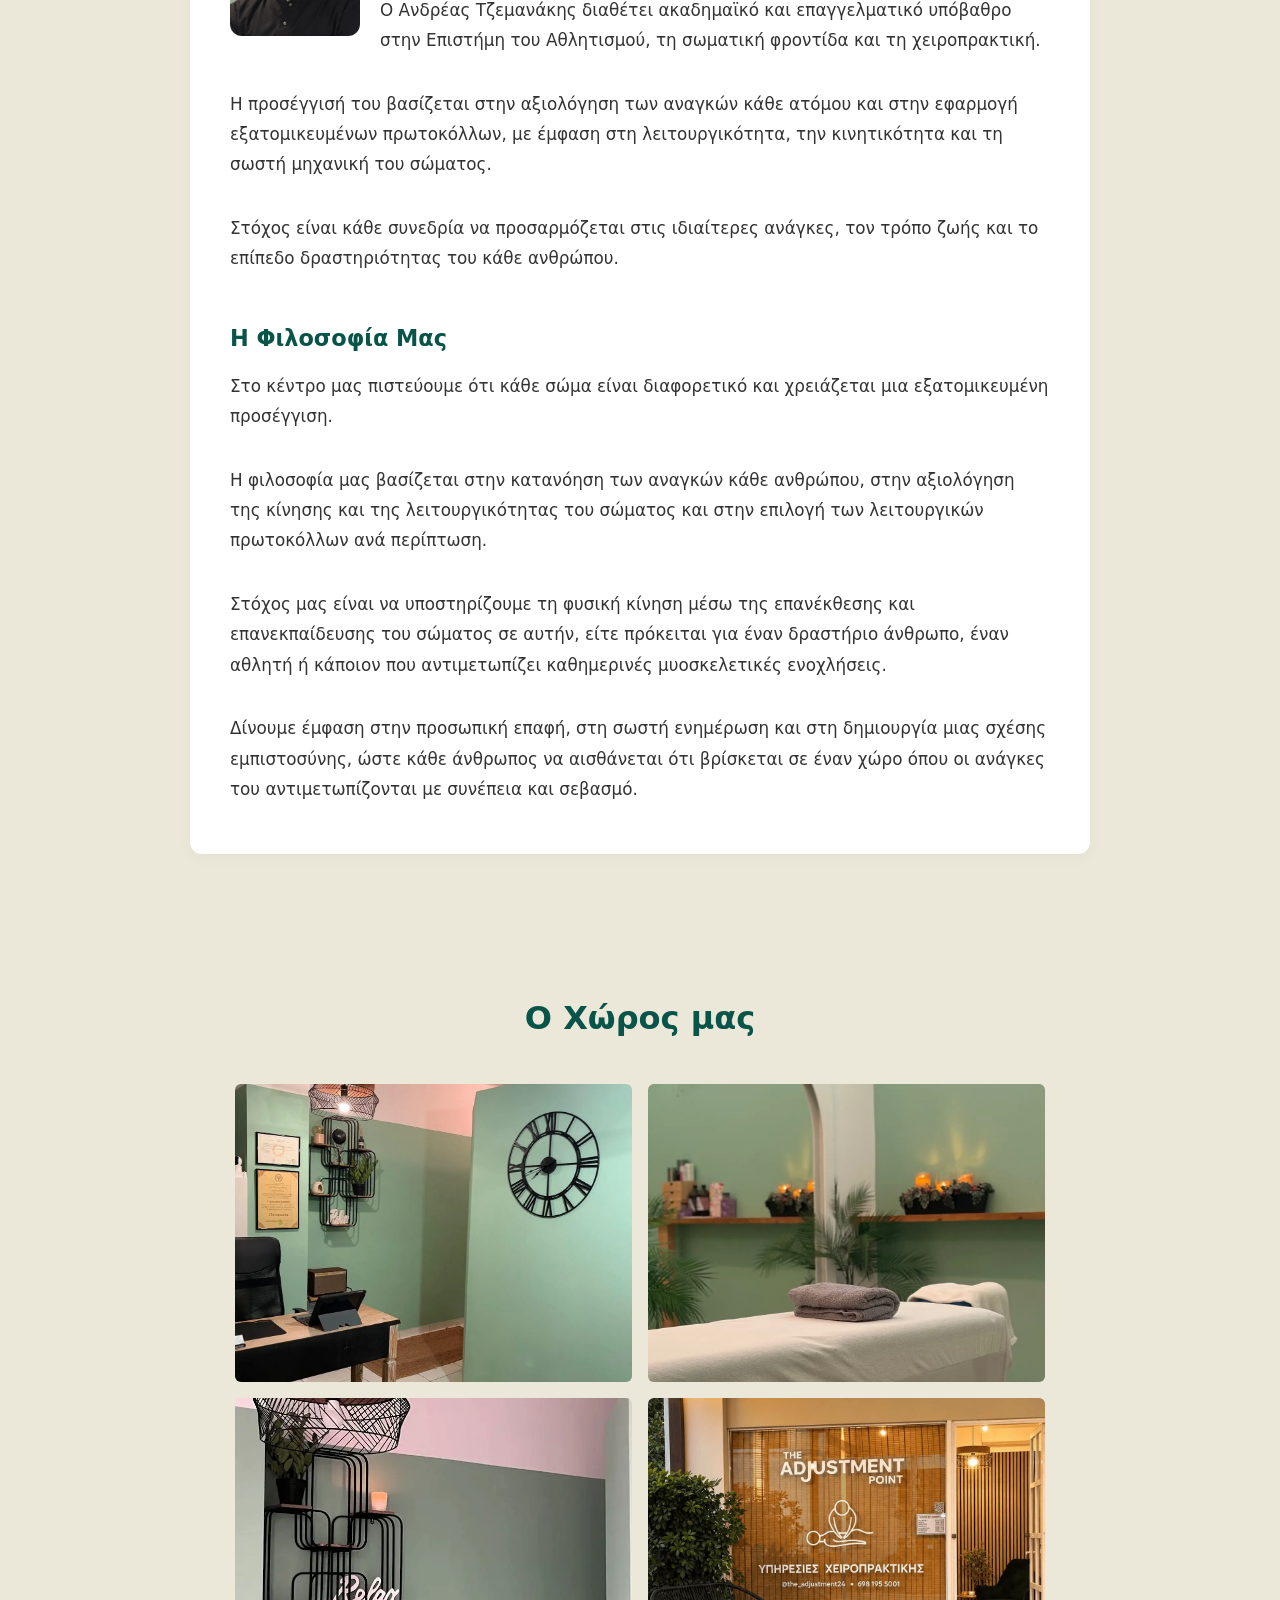
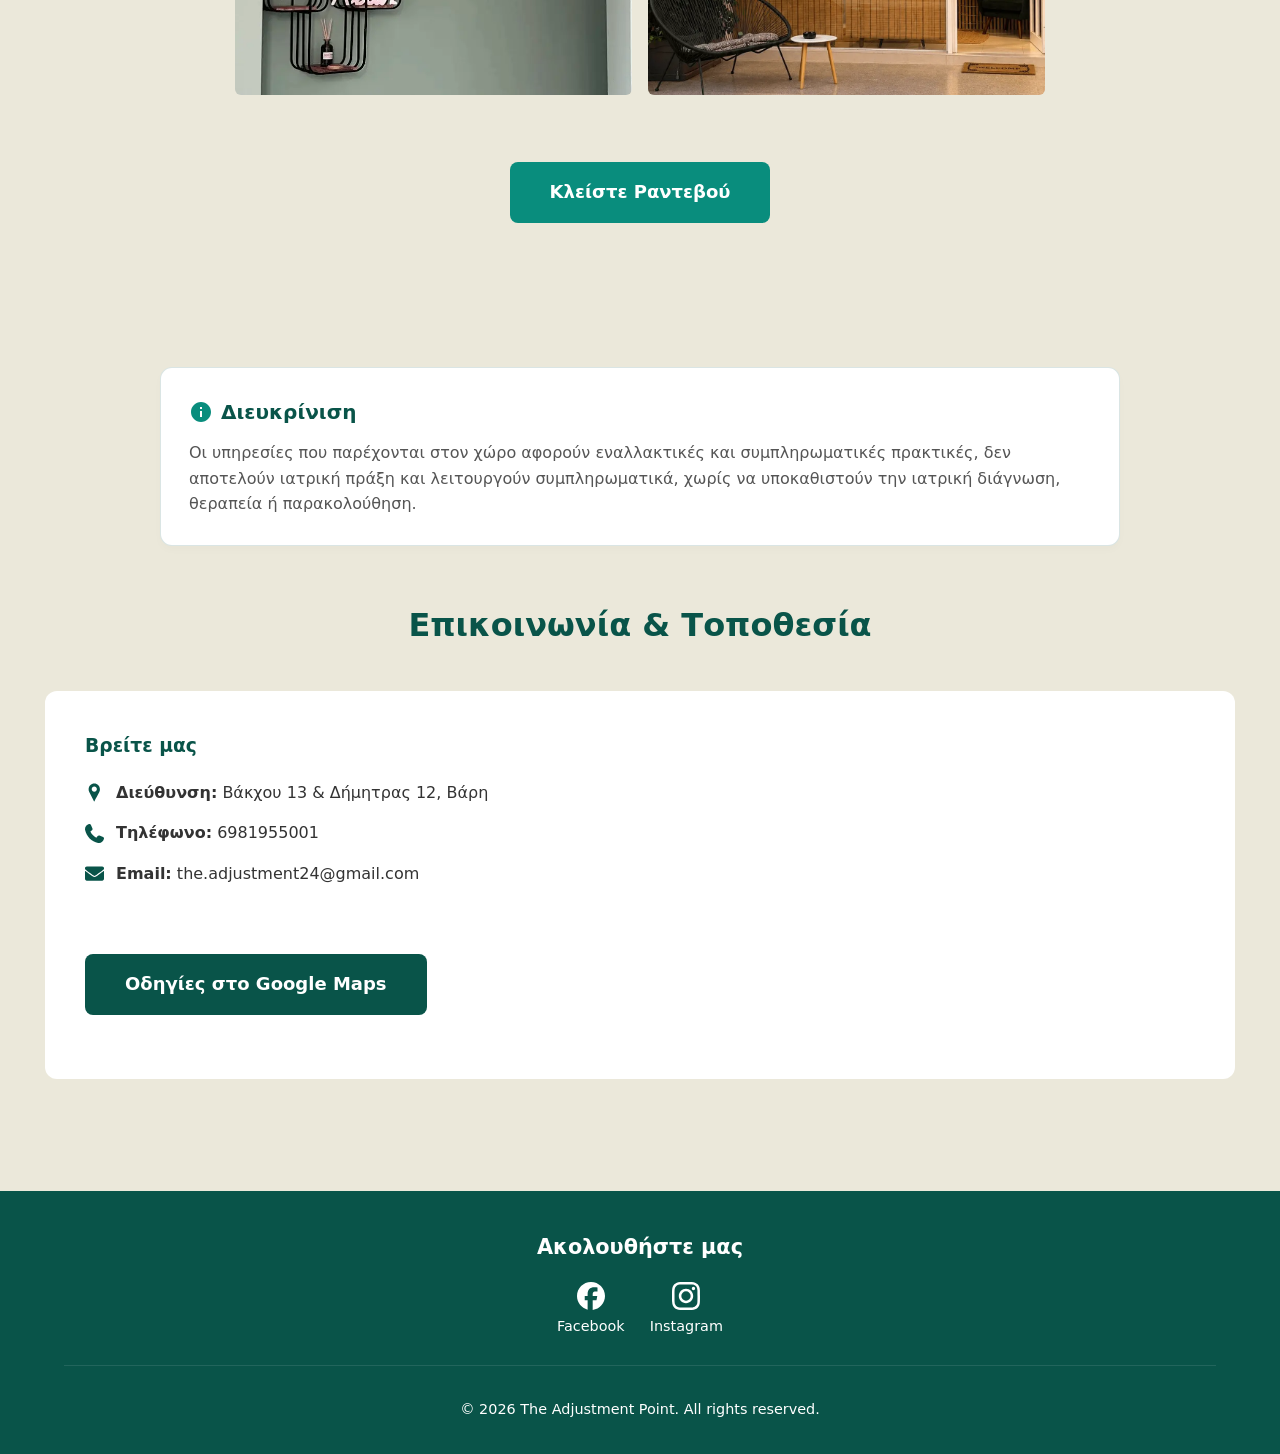
==== commit fbd0edf7: "Update index.html" ====
--- a/index.html
+++ b/index.html
@@ -154,9 +154,6 @@
                             <span class="lang-label">
                                 <span class="lang-name">English</span>
                             </span>
-                            <svg class="lang-check-icon" viewBox="0 0 20 20" fill="currentColor" width="16" height="16" aria-hidden="true">
-                                <path fill-rule="evenodd" d="M16.707 5.293a1 1 0 010 1.414l-8 8a1 1 0 01-1.414 0l-4-4a1 1 0 011.414-1.414L8 12.586l7.293-7.293a1 1 0 011.414 0z" clip-rule="evenodd"/>
-                            </svg>
                         </li>
                     </a>
                 </ul>
@@ -169,125 +166,127 @@
         </div>
     </nav>
 
-    <section id="home" class="hero-split">
-        <div class="hero-content">
-            <span class="hero-subtitle tracking-in-expand">Κέντρο Xειροπρακτικής & Kίνησης</span>
-            <h1 class="tracking-in-expand">The Adjustment Point</h1>
-            <p class="tracking-in-expand">Διαχείριση μυοσκελετικών. Επαναφέρουμε την δυνατότητα κίνησης, βελτιώνουμε τη ζωή σας.</p>
-            <a href="https://www.bookup.gr/theadjustmentpoint" target="_blank" rel="noopener noreferrer" class="clinic-book-btn" onclick="gtag('event', 'book_appointment');">Κλείστε Ραντεβού</a>
-        </div>
-        <div class="hero-image-container">
-            <img src="building_images/building_exterior_1.webp" alt="Κέντρο Xειροπρακτικής - Εσωτερικός χώρος 1" class="hero-img">
-        </div>
-    </section>
-
-    <section id="services" class="section">
-        <h2 class="section-title">Οι Υπηρεσίες & Εξειδικεύσεις Μας</h2>
-        <div class="services-grid">
-            <div class="service-card">
-                <h3>Χειροπρακτική & Αξιολόγηση</h3>
-                <p>Ολοκληρωμένη μυοσκελετική αξιολόγηση και εφαρμογή τεχνικών χειροπρακτικής (HVLA thrust) για την άμεση ανακούφιση και αποκατάσταση της σωστής μηχανικής του σώματος.</p>
-            </div>
-            <div class="service-card">
-                <h3>Εναλλακτική Λεμφική Αποσυμφόρηση</h3>
-                <p>Τεχνικες υποστήξης της λεμφικής ροής για την αντιμετώπιση οιδημάτων και βελτίωση λεμφικής κυκλοφοριας</p>
-            </div>
-            <div class="service-card">
-                <h3>Διαχείριση Μυοσκελετικών</h3>
-                <p>Αντιμετώπιση τενοντοπαθειών, μυϊκών κακώσεων, χονδροπαθειών, ενοχλήσεων στη σπονδυλική στήλη, καθώς και τραυματισμών από άθληση, εργασία ή καθημερινή δραστηριότητα.</p>
-            </div>
-            <div class="service-card">
-                <h3>Επανέκθεση στην Κίνηση</h3>
-                <p>Εξατομικευμένο πρόγραμμα για βελτίωση κινητικότητας και αντιμετώπιση κινησιοφοβιών.</p>
-            </div>
-        </div>
-    </section>
-
-<section id="about">
-    <div class="bio-picture">
-        <img src="biography_picture/biography_picture.webp" alt="Ανδρέας Τζεμανάκης - Chiropractor">
-    </div>
-    <h2 class="section-title">Ανδρέας Τζεμανάκης</h2>
-    <p class="about-subtitle">BSc Sport Science, University of Dijon | Diploma in Chiropractic, I.A.M.A.</p>
-    <div class="about-content">
-        <p>Ο Ανδρέας Τζεμανάκης διαθέτει ακαδημαϊκό και επαγγελματικό υπόβαθρο στην Επιστήμη του Αθλητισμού, τη σωματική φροντίδα και τη χειροπρακτική.</p>
-        <p>Η προσέγγισή του βασίζεται στην αξιολόγηση των αναγκών κάθε ατόμου και στην εφαρμογή εξατομικευμένων πρωτοκόλλων, με έμφαση στη λειτουργικότητα, την κινητικότητα και τη σωστή μηχανική του σώματος.</p>
-        <p>Στόχος είναι κάθε συνεδρία να προσαρμόζεται στις ιδιαίτερες ανάγκες, τον τρόπο ζωής και το επίπεδο δραστηριότητας του κάθε ανθρώπου.</p>
-        <h3>Η Φιλοσοφία Μας</h3>           
-        <p>Στο κέντρο μας πιστεύουμε ότι κάθε σώμα είναι διαφορετικό και χρειάζεται μια εξατομικευμένη προσέγγιση.</p> 
-        <p>Η φιλοσοφία μας βασίζεται στην κατανόηση των αναγκών κάθε ανθρώπου, στην αξιολόγηση της κίνησης και της λειτουργικότητας του σώματος και στην επιλογή των λειτουργικών πρωτοκόλλων ανά περίπτωση.</p>
-        <p>Στόχος μας είναι να υποστηρίζουμε τη φυσική κίνηση μέσω της επανέκθεσης και επανεκπαίδευσης του σώματος σε αυτήν, είτε πρόκειται για έναν δραστήριο άνθρωπο, έναν αθλητή ή κάποιον που αντιμετωπίζει καθημερινές μυοσκελετικές ενοχλήσεις.</p> 
-        <p>Δίνουμε έμφαση στην προσωπική επαφή, στη σωστή ενημέρωση και στη δημιουργία μιας σχέσης εμπιστοσύνης, ώστε κάθε άνθρωπος να αισθάνεται ότι βρίσκεται σε έναν χώρο όπου οι ανάγκες του αντιμετωπίζονται με συνέπεια και σεβασμό.</p>
-    </div>
-</section>
-
-    <section id="gallery" class="section">
-        <h2 class="section-title">Ο Χώρος μας</h2>
-        
-        <div class="gallery-wrapper">
-            <div class="desktop-grid">
-                <img src="building_images/interior_img_1.webp" alt="Κέντρο Xειροπρακτικής - Εσωτερικός χώρος 1">
-                <img src="building_images/interior_img_2.webp" alt="Κέντρο Xειροπρακτικής - Εσωτερικός χώρος 2">
-                <img src="building_images/interior_img_3.webp" alt="Κέντρο Xειροπρακτικής - Εσωτερικός χώρος 3">
-                <img src="building_images/building_exterior_1.webp" alt="Κέντρο Xειροπρακτικής - Εσωτερικός χώρος 1">
-            </div>
-
-            <div class="mobile-carousel">
-                <div class="main-carousel-image">
-                    <button class="carousel-arrow prev-arrow" aria-label="Προηγούμενη φωτογραφία">&#10094;</button>
-                    <img id="main-mobile-img" src="building_images/interior_img_1.webp" alt="Κύρια φωτογραφία εσωτερικού χώρου">
-                    <button class="carousel-arrow next-arrow" aria-label="Επόμενη φωτογραφία">&#10095;</button>
-                </div>
-                <div class="carousel-thumbnails">
-                    <img class="thumb active" src="building_images/interior_img_1.webp" alt="Κέντρο Xειροπρακτικής - Εσωτερικός χώρος 1">
-                    <img class="thumb" src="building_images/interior_img_2.webp" alt="Κέντρο Xειροπρακτικής - Εσωτερικός χώρος 2">
-                    <img class="thumb" src="building_images/interior_img_3.webp" alt="Κέντρο Xειροπρακτικής - Εσωτερικός χώρος 3">
-                    <img class="thumb" src="building_images/building_exterior_1.webp" alt="Κέντρο Xειροπρακτικής - Εσωτερικός χώρος 1">
-                </div>
-            </div>
-        </div>
-        <div class="gallery-btn-container">
-    <a href="https://www.bookup.gr/theadjustmentpoint" target="_blank" rel="noopener noreferrer" class="clinic-book-btn" onclick="gtag('event', 'book_appointment');">Κλείστε Ραντεβού</a>
-</div>
-    </section>
-
-    <section id="contact" class="section" style="scroll-margin-top: clamp(4rem, 10vh, 6.25rem);">
-        <div class="disclaimer-notice">
-            <h3 class="disclaimer-header">
-                <svg xmlns="http://www.w3.org/2000/svg" viewBox="0 0 24 24" class="info-icon"><path d="M12 2C6.48 2 2 6.48 2 12s4.48 10 10 10 10-4.48 10-10S17.52 2 12 2zm1 15h-2v-6h2v6zm0-8h-2V7h2v2z"/></svg>
-                <span>Διευκρίνιση</span>
-            </h3>
-            <p>Οι υπηρεσίες που παρέχονται στον χώρο αφορούν εναλλακτικές και συμπληρωματικές πρακτικές, δεν αποτελούν ιατρική πράξη και λειτουργούν συμπληρωματικά, χωρίς να υποκαθιστούν την ιατρική διάγνωση, θεραπεία ή παρακολούθηση.</p>
-        </div>
-        <h2 class="section-title">Επικοινωνία & Τοποθεσία</h2>
-        <div class="location-container">
-            <div class="contact-info">
-                <h3 style="color: var(--dark-green); margin-top: 0;">Βρείτε μας</h3>
-                
-                <div class="contact-row">
-                    <svg xmlns="http://www.w3.org/2000/svg" viewBox="0 0 42 42"><path d="M33 13.924C33 6.893 27.594 1 20.51 1S8 6.897 8 13.93C8 16.25 8.324 18 9.423 20h-.021l10.695 20.621c.402.551.824-.032.824-.032C20.56 41.13 31.616 20 31.616 20h-.009C32.695 18 33 16.246 33 13.924zm-18.249-.396c0-3.317 2.579-6.004 5.759-6.004c3.179 0 5.76 2.687 5.76 6.004s-2.581 6.005-5.76 6.005c-3.18 0-5.759-2.687-5.759-6.005z"/></svg>
-                    <span><strong>Διεύθυνση:</strong> <a href="https://maps.app.goo.gl/NmPnQMgVqVfagS7F6" target="_blank" rel="noopener noreferrer">Βάκχου 13 & Δήμητρας 12, Βάρη</a></span>
-                </div>
-                
-                <div class="contact-row">
-                    <svg xmlns="http://www.w3.org/2000/svg" viewBox="0 0 512 512"><path d="M160.2 25c-7.9-18.9-28.5-28.9-48.1-23.6l-5.5 1.5C42 20.5-13.2 83.1 2.9 159.3C40 334.3 177.7 472 352.7 509.1C429 525.3 491.5 470 509.1 405.4l1.5-5.5c5.4-19.7-4.7-40.3-23.5-48.1l-97.3-40.5c-16.5-6.9-35.6-2.1-47 11.8l-38.6 47.2c-70.3-34.9-126.9-93.3-159.4-165l44.2-36c13.9-11.3 18.6-30.4 11.8-47z"/></svg>
-                    <span><strong>Τηλέφωνο:</strong> <a href="tel:6981955001">6981955001</a></span>
-                </div>
-
-                <div class="contact-row">
-                    <svg xmlns="http://www.w3.org/2000/svg" viewBox="0 0 512 512"><path d="M502.3 190.8c3.9-3.1 9.7-.2 9.7 4.7V400c0 26.5-21.5 48-48 48H48c-26.5 0-48-21.5-48-48V195.6c0-5 5.7-7.8 9.7-4.7c22.4 17.4 52.1 39.5 154.1 113.6c21.1 15.4 56.7 47.8 92.2 47.6c35.7.3 72-32.8 92.3-47.6c102-74.1 131.6-96.3 154-113.7zM256 320c23.2.4 56.6-29.2 73.4-41.4c132.7-96.3 142.8-104.7 173.4-128.7c5.8-4.5 9.2-11.5 9.2-18.9v-19c0-26.5-21.5-48-48-48H48C21.5 64 0 85.5 0 112v19c0 7.4 3.4 14.3 9.2 18.9c30.6 23.9 40.7 32.4 173.4 128.7c16.8 12.2 50.2 41.8 73.4 41.4z"/></svg>
-                    <span><strong>Email:</strong> <a href="mailto:the.adjustment24@gmail.com">the.adjustment24@gmail.com</a></span>
-                </div>
-                <br class="desktop-map-btn">
-                <a href="https://maps.app.goo.gl/6xaPBVVygRNUeTxE6" target="_blank" class="clinic-book-btn desktop-map-btn" style="background-color: var(--dark-green);">Οδηγίες στο Google Maps</a>
-            </div>
-        
-            <div class="map-container">
-                <iframe src="https://www.google.com/maps/embed?pb=!1m18!1m12!1m3!1d3151.215909786968!2d23.800469076837256!3d37.8318309719711!2m3!1f0!2f0!3f0!3m2!1i1024!2i768!4f13.1!3m3!1m2!1s0x4fa8a4b26e5c45d5%3A0xa3ca2a22623297a9!2sThe%20Adjustment%20Point!5e0!3m2!1sen!2sgr!4v1789498225098!5m2!1sen!2sgr" style="border:0;" allowfullscreen="" loading="lazy" title="Χάρτης τοποθεσίας The Adjustment Point" referrerpolicy="strict-origin-when-cross-origin"></iframe>
-            </div>
-            <a href="https://maps.app.goo.gl/6xaPBVVygRNUeTxE6" target="_blank" class="clinic-book-btn mobile-map-btn">Οδηγίες στο Google Maps</a>
-        </div>
-    </section>
+    <main>
+        <section id="home" class="hero-split">
+            <div class="hero-content">
+                <span class="hero-subtitle tracking-in-expand">Κέντρο Xειροπρακτικής & Kίνησης</span>
+                <h1 class="tracking-in-expand">The Adjustment Point</h1>
+                <p class="tracking-in-expand">Διαχείριση μυοσκελετικών. Επαναφέρουμε την δυνατότητα κίνησης, βελτιώνουμε τη ζωή σας.</p>
+                <a href="https://www.bookup.gr/theadjustmentpoint" target="_blank" rel="noopener noreferrer" class="clinic-book-btn" onclick="gtag('event', 'book_appointment');">Κλείστε Ραντεβού</a>
+            </div>
+            <div class="hero-image-container">
+                <img src="building_images/building_exterior_1.webp" alt="Κέντρο Xειροπρακτικής - Εσωτερικός χώρος 1" class="hero-img">
+            </div>
+        </section>
+
+        <section id="services" class="section">
+            <h2 class="section-title">Οι Υπηρεσίες & Εξειδικεύσεις Μας</h2>
+            <div class="services-grid">
+                <div class="service-card">
+                    <h3>Χειροπρακτική & Αξιολόγηση</h3>
+                    <p>Ολοκληρωμένη μυοσκελετική αξιολόγηση και εφαρμογή τεχνικών χειροπρακτικής (HVLA thrust) για την άμεση ανακούφιση και αποκατάσταση της σωστής μηχανικής του σώματος.</p>
+                </div>
+                <div class="service-card">
+                    <h3>Εναλλακτική Λεμφική Αποσυμφόρηση</h3>
+                    <p>Τεχνικες υποστήξης της λεμφικής ροής για την αντιμετώπιση οιδημάτων και βελτίωση λεμφικής κυκλοφοριας</p>
+                </div>
+                <div class="service-card">
+                    <h3>Διαχείριση Μυοσκελετικών</h3>
+                    <p>Αντιμετώπιση τενοντοπαθειών, μυϊκών κακώσεων, χονδροπαθειών, ενοχλήσεων στη σπονδυλική στήλη, καθώς και τραυματισμών από άθληση, εργασία ή καθημερινή δραστηριότητα.</p>
+                </div>
+                <div class="service-card">
+                    <h3>Επανέκθεση στην Κίνηση</h3>
+                    <p>Εξατομικευμένο πρόγραμμα για βελτίωση κινητικότητας και αντιμετώπιση κινησιοφοβιών.</p>
+                </div>
+            </div>
+        </section>
+
+        <section id="about">
+            <div class="bio-picture">
+                <img src="biography_picture/biography_picture.webp" alt="Ανδρέας Τζεμανάκης - Chiropractor">
+            </div>
+            <h2 class="section-title">Ανδρέας Τζεμανάκης</h2>
+            <p class="about-subtitle">BSc Sport Science, University of Dijon | Diploma in Chiropractic, I.A.M.A.</p>
+            <div class="about-content">
+                <p>Ο Ανδρέας Τζεμανάκης διαθέτει ακαδημαϊκό και επαγγελματικό υπόβαθρο στην Επιστήμη του Αθλητισμού, τη σωματική φροντίδα και τη χειροπρακτική.</p>
+                <p>Η προσέγγισή του βασίζεται στην αξιολόγηση των αναγκών κάθε ατόμου και στην εφαρμογή εξατομικευμένων πρωτοκόλλων, με έμφαση στη λειτουργικότητα, την κινητικότητα και τη σωστή μηχανική του σώματος.</p>
+                <p>Στόχος είναι κάθε συνεδρία να προσαρμόζεται στις ιδιαίτερες ανάγκες, τον τρόπο ζωής και το επίπεδο δραστηριότητας του κάθε ανθρώπου.</p>
+                <h3>Η Φιλοσοφία Μας</h3>           
+                <p>Στο κέντρο μας πιστεύουμε ότι κάθε σώμα είναι διαφορετικό και χρειάζεται μια εξατομικευμένη προσέγγιση.</p> 
+                <p>Η φιλοσοφία μας βασίζεται στην κατανόηση των αναγκών κάθε ανθρώπου, στην αξιολόγηση της κίνησης και της λειτουργικότητας του σώματος και στην επιλογή των λειτουργικών πρωτοκόλλων ανά περίπτωση.</p>
+                <p>Στόχος μας είναι να υποστηρίζουμε τη φυσική κίνηση μέσω της επανέκθεσης και επανεκπαίδευσης του σώματος σε αυτήν, είτε πρόκειται για έναν δραστήριο άνθρωπο, έναν αθλητή ή κάποιον που αντιμετωπίζει καθημερινές μυοσκελετικές ενοχλήσεις.</p> 
+                <p>Δίνουμε έμφαση στην προσωπική επαφή, στη σωστή ενημέρωση και στη δημιουργία μιας σχέσης εμπιστοσύνης, ώστε κάθε άνθρωπος να αισθάνεται ότι βρίσκεται σε έναν χώρο όπου οι ανάγκες του αντιμετωπίζονται με συνέπεια και σεβασμό.</p>
+            </div>
+        </section>
+
+        <section id="gallery" class="section">
+            <h2 class="section-title">Ο Χώρος μας</h2>
+            
+            <div class="gallery-wrapper">
+                <div class="desktop-grid">
+                    <img src="building_images/interior_img_1.webp" alt="Κέντρο Xειροπρακτικής - Εσωτερικός χώρος 1">
+                    <img src="building_images/interior_img_2.webp" alt="Κέντρο Xειροπρακτικής - Εσωτερικός χώρος 2">
+                    <img src="building_images/interior_img_3.webp" alt="Κέντρο Xειροπρακτικής - Εσωτερικός χώρος 3">
+                    <img src="building_images/building_exterior_1.webp" alt="Κέντρο Xειροπρακτικής - Εσωτερικός χώρος 1">
+                </div>
+
+                <div class="mobile-carousel">
+                    <div class="main-carousel-image">
+                        <button class="carousel-arrow prev-arrow" aria-label="Προηγούμενη φωτογραφία">&#10094;</button>
+                        <img id="main-mobile-img" src="building_images/interior_img_1.webp" alt="Κύρια φωτογραφία εσωτερικού χώρου">
+                        <button class="carousel-arrow next-arrow" aria-label="Επόμενη φωτογραφία">&#10095;</button>
+                    </div>
+                    <div class="carousel-thumbnails">
+                        <img class="thumb active" src="building_images/interior_img_1.webp" alt="Κέντρο Xειροπρακτικής - Εσωτερικός χώρος 1">
+                        <img class="thumb" src="building_images/interior_img_2.webp" alt="Κέντρο Xειροπρακτικής - Εσωτερικός χώρος 2">
+                        <img class="thumb" src="building_images/interior_img_3.webp" alt="Κέντρο Xειροπρακτικής - Εσωτερικός χώρος 3">
+                        <img class="thumb" src="building_images/building_exterior_1.webp" alt="Κέντρο Xειροπρακτικής - Εσωτερικός χώρος 1">
+                    </div>
+                </div>
+            </div>
+            <div class="gallery-btn-container">
+                <a href="https://www.bookup.gr/theadjustmentpoint" target="_blank" rel="noopener noreferrer" class="clinic-book-btn" onclick="gtag('event', 'book_appointment');">Κλείστε Ραντεβού</a>
+            </div>
+        </section>
+
+        <section id="contact" class="section" style="scroll-margin-top: clamp(4rem, 10vh, 6.25rem);">
+            <div class="disclaimer-notice">
+                <h3 class="disclaimer-header">
+                    <svg xmlns="http://www.w3.org/2000/svg" viewBox="0 0 24 24" class="info-icon" aria-hidden="true"><path d="M12 2C6.48 2 2 6.48 2 12s4.48 10 10 10 10-4.48 10-10S17.52 2 12 2zm1 15h-2v-6h2v6zm0-8h-2V7h2v2z"/></svg>
+                    <span>Διευκρίνιση</span>
+                </h3>
+                <p>Οι υπηρεσίες που παρέχονται στον χώρο αφορούν εναλλακτικές και συμπληρωματικές πρακτικές, δεν αποτελούν ιατρική πράξη και λειτουργούν συμπληρωματικά, χωρίς να υποκαθιστούν την ιατρική διάγνωση, θεραπεία ή παρακολούθηση.</p>
+            </div>
+            <h2 class="section-title">Επικοινωνία & Τοποθεσία</h2>
+            <div class="location-container">
+                <div class="contact-info">
+                    <h3 style="color: var(--dark-green); margin-top: 0;">Βρείτε μας</h3>
+                    
+                    <div class="contact-row">
+                        <svg xmlns="http://www.w3.org/2000/svg" viewBox="0 0 42 42" aria-hidden="true"><path d="M33 13.924C33 6.893 27.594 1 20.51 1S8 6.897 8 13.93C8 16.25 8.324 18 9.423 20h-.021l10.695 20.621c.402.551.824-.032.824-.032C20.56 41.13 31.616 20 31.616 20h-.009C32.695 18 33 16.246 33 13.924zm-18.249-.396c0-3.317 2.579-6.004 5.759-6.004c3.179 0 5.76 2.687 5.76 6.004s-2.581 6.005-5.76 6.005c-3.18 0-5.759-2.687-5.759-6.005z"/></svg>
+                        <span><strong>Διεύθυνση:</strong> <a href="https://maps.app.goo.gl/NmPnQMgVqVfagS7F6" target="_blank" rel="noopener noreferrer">Βάκχου 13 & Δήμητρας 12, Βάρη</a></span>
+                    </div>
+                    
+                    <div class="contact-row">
+                        <svg xmlns="http://www.w3.org/2000/svg" viewBox="0 0 512 512" aria-hidden="true"><path d="M160.2 25c-7.9-18.9-28.5-28.9-48.1-23.6l-5.5 1.5C42 20.5-13.2 83.1 2.9 159.3C40 334.3 177.7 472 352.7 509.1C429 525.3 491.5 470 509.1 405.4l1.5-5.5c5.4-19.7-4.7-40.3-23.5-48.1l-97.3-40.5c-16.5-6.9-35.6-2.1-47 11.8l-38.6 47.2c-70.3-34.9-126.9-93.3-159.4-165l44.2-36c13.9-11.3 18.6-30.4 11.8-47z"/></svg>
+                        <span><strong>Τηλέφωνο:</strong> <a href="tel:6981955001">6981955001</a></span>
+                    </div>
+
+                    <div class="contact-row">
+                        <svg xmlns="http://www.w3.org/2000/svg" viewBox="0 0 512 512" aria-hidden="true"><path d="M502.3 190.8c3.9-3.1 9.7-.2 9.7 4.7V400c0 26.5-21.5 48-48 48H48c-26.5 0-48-21.5-48-48V195.6c0-5 5.7-7.8 9.7-4.7c22.4 17.4 52.1 39.5 154.1 113.6c21.1 15.4 56.7 47.8 92.2 47.6c35.7.3 72-32.8 92.3-47.6c102-74.1 131.6-96.3 154-113.7zM256 320c23.2.4 56.6-29.2 73.4-41.4c132.7-96.3 142.8-104.7 173.4-128.7c5.8-4.5 9.2-11.5 9.2-18.9v-19c0-26.5-21.5-48-48-48H48C21.5 64 0 85.5 0 112v19c0 7.4 3.4 14.3 9.2 18.9c30.6 23.9 40.7 32.4 173.4 128.7c16.8 12.2 50.2 41.8 73.4 41.4z"/></svg>
+                        <span><strong>Email:</strong> <a href="mailto:the.adjustment24@gmail.com">the.adjustment24@gmail.com</a></span>
+                    </div>
+                    <br class="desktop-map-btn">
+                    <a href="https://maps.app.goo.gl/6xaPBVVygRNUeTxE6" target="_blank" class="clinic-book-btn desktop-map-btn" style="background-color: var(--dark-green);">Οδηγίες στο Google Maps</a>
+                </div>
+            
+                <div class="map-container">
+                    <iframe src="https://www.google.com/maps/embed?pb=!1m18!1m12!1m3!1d3151.215909786968!2d23.800469076837256!3d37.8318309719711!2m3!1f0!2f0!3f0!3m2!1i1024!2i768!4f13.1!3m3!1m2!1s0x4fa8a4b26e5c45d5%3A0xa3ca2a22623297a9!2sThe%20Adjustment%20Point!5e0!3m2!1sen!2sgr!4v1789498225098!5m2!1sen!2sgr" style="border:0;" allowfullscreen="" loading="lazy" title="Χάρτης τοποθεσίας The Adjustment Point" referrerpolicy="strict-origin-when-cross-origin"></iframe>
+                </div>
+                <a href="https://maps.app.goo.gl/6xaPBVVygRNUeTxE6" target="_blank" class="clinic-book-btn mobile-map-btn">Οδηγίες στο Google Maps</a>
+            </div>
+        </section>
+    </main>
 
     <footer style="padding: clamp(1.5rem, 5vh, 2.5rem) 5vw clamp(0.75rem, 2vh, 1.25rem) 5vw;">
         <div class="footer-container" style="justify-content: center; text-align: center;">
@@ -295,11 +294,11 @@
                 <h3 style="margin-bottom: clamp(0.75rem, 2vh, 1.25rem);">Ακολουθήστε μας</h3>
                 <div class="social-links" style="flex-direction: row; gap: clamp(1rem, 3vw, 1.5625rem);">
                     <a href="https://www.facebook.com/profile.php?id=61572349864029" target="_blank" rel="noopener noreferrer" aria-label="Επισκεφθείτε τη σελίδα μας στο Facebook" style="flex-direction: column; gap: 0.3125rem; font-size: 0.9rem;">
-                        <svg role="img" viewBox="0 0 24 24" xmlns="http://www.w3.org/2000/svg"><path d="M9.101 23.691v-7.98H6.627v-3.667h2.474v-1.58c0-4.085 1.848-5.978 5.858-5.978.401 0 .955.042 1.468.103a8.68 8.68 0 0 1 1.141.195v3.325a8.623 8.623 0 0 0-.653-.036 26.805 26.805 0 0 0-.733-.009c-.707 0-1.259.096-1.675.309a1.686 1.686 0 0 0-.679.622c-.258.42-.374.995-.374 1.752v1.297h3.919l-.386 2.103-.287 1.564h-3.246v8.245C19.396 23.238 24 18.179 24 12.044c0-6.627-5.373-12-12-12s-12 5.373-12 12c0 5.628 3.874 10.35 9.101 11.647Z"/></svg>
+                        <svg aria-hidden="true" viewBox="0 0 24 24" xmlns="http://www.w3.org/2000/svg"><path d="M9.101 23.691v-7.98H6.627v-3.667h2.474v-1.58c0-4.085 1.848-5.978 5.858-5.978.401 0 .955.042 1.468.103a8.68 8.68 0 0 1 1.141.195v3.325a8.623 8.623 0 0 0-.653-.036 26.805 26.805 0 0 0-.733-.009c-.707 0-1.259.096-1.675.309a1.686 1.686 0 0 0-.679.622c-.258.42-.374.995-.374 1.752v1.297h3.919l-.386 2.103-.287 1.564h-3.246v8.245C19.396 23.238 24 18.179 24 12.044c0-6.627-5.373-12-12-12s-12 5.373-12 12c0 5.628 3.874 10.35 9.101 11.647Z"/></svg>
                         <span>Facebook</span>
                     </a>
                     <a href="https://www.instagram.com/the_adjustment24/" target="_blank" rel="noopener noreferrer" aria-label="Επισκεφθείτε τη σελίδα μας στο Instagram" style="flex-direction: column; gap: 0.3125rem; font-size: 0.9rem;">
-                        <svg role="img" viewBox="0 0 24 24" xmlns="http://www.w3.org/2000/svg"><path d="M7.0301.084c-1.2768.0602-2.1487.264-2.911.5634-.7888.3075-1.4575.72-2.1228 1.3877-.6652.6677-1.075 1.3368-1.3802 2.127-.2954.7638-.4956 1.6365-.552 2.914-.0564 1.2775-.0689 1.6882-.0626 4.947.0062 3.2586.0206 3.6671.0825 4.9473.061 1.2765.264 2.1482.5635 2.9107.308.7889.72 1.4573 1.388 2.1228.6679.6655 1.3365 1.0743 2.1285 1.38.7632.295 1.6361.4961 2.9134.552 1.2773.056 1.6884.069 4.9462.0627 3.2578-.0062 3.668-.0207 4.9478-.0814 1.28-.0607 2.147-.2652 2.9098-.5633.7889-.3086 1.4578-.72 2.1228-1.3881.665-.6682 1.0745-1.3378 1.3795-2.1284.2957-.7632.4966-1.636.552-2.9124.056-1.2809.0692-1.6898.063-4.948-.0063-3.2583-.021-3.6668-.0817-4.9465-.0607-1.2797-.264-2.1487-.5633-2.9117-.3084-.7889-.72-1.4568-1.3876-2.1228C21.2982 1.33 20.628.9208 19.8378.6165 19.074.321 18.2017.1197 16.9244.0645 15.6471.0093 15.236-.005 11.977.0014 8.718.0076 8.31.0215 7.0301.0839m.1402 21.6932c-1.17-.0509-1.8053-.2453-2.2287-.408-.5606-.216-.96-.4771-1.3819-.895-.422-.4178-.6811-.8186-.9-1.378-.1644-.4234-.3624-1.058-.4171-2.228-.0595-1.2645-.072-1.6442-.079-4.848-.007-3.2037.0053-3.583.0607-4.848.05-1.169.2456-1.805.408-2.2282.216-.5613.4762-.96.895-1.3816.4188-.4217.8184-.6814 1.3783-.9003.423-.1651 1.0575-.3614 2.227-.4171 1.2655-.06 1.6447-.072 4.848-.079 3.2033-.007 3.5835.005 4.8495.0608 1.169.0508 1.8053.2445 2.228.408.5608.216.96.4754 1.3816.895.4217.4194.6816.8176.9005 1.3787.1653.4217.3617 1.056.4169 2.2263.0602 1.2655.0739 1.645.0796 4.848.0058 3.203-.0055 3.5834-.061 4.848-.051 1.17-.245 1.8055-.408 2.2294-.216.5604-.4763.96-.8954 1.3814-.419.4215-.8181.6811-1.3783.9-.4224.1649-1.0577.3617-2.2262.4174-1.2656.0595-1.6448.072-4.8493.079-3.2045.007-3.5825-.006-4.848-.0608M16.953 5.5864A1.44 1.44 0 1 0 18.39 4.144a1.44 1.44 0 0 0-1.437 1.4424M5.8385 12.012c.0067 3.4032 2.7706 6.1557 6.173 6.1493 3.4026-.0065 6.157-2.7701 6.1506-6.1733-.0065-3.4032-2.771-6.1565-6.174-6.1498-3.403.0067-6.156 2.771-6.1496 6.1738M8 12.0077a4 4 0 1 1 4.008 3.9921A3.9996 3.9996 0 0 1 8 12.0077"/></svg>
+                        <svg aria-hidden="true" viewBox="0 0 24 24" xmlns="http://www.w3.org/2000/svg"><path d="M7.0301.084c-1.2768.0602-2.1487.264-2.911.5634-.7888.3075-1.4575.72-2.1228 1.3877-.6652.6677-1.075 1.3368-1.3802 2.127-.2954.7638-.4956 1.6365-.552 2.914-.0564 1.2775-.0689 1.6882-.0626 4.947.0062 3.2586.0206 3.6671.0825 4.9473.061 1.2765.264 2.1482.5635 2.9107.308.7889.72 1.4573 1.388 2.1228.6679.6655 1.3365 1.0743 2.1285 1.38.7632.295 1.6361.4961 2.9134.552 1.2773.056 1.6884.069 4.9462.0627 3.2578-.0062 3.668-.0207 4.9478-.0814 1.28-.0607 2.147-.2652 2.9098-.5633.7889-.3086 1.4578-.72 2.1228-1.3881.665-.6682 1.0745-1.3378 1.3795-2.1284.2957-.7632.4966-1.636.552-2.9124.056-1.2809.0692-1.6898.063-4.948-.0063-3.2583-.021-3.6668-.0817-4.9465-.0607-1.2797-.264-2.1487-.5633-2.9117-.3084-.7889-.72-1.4568-1.3876-2.1228C21.2982 1.33 20.628.9208 19.8378.6165 19.074.321 18.2017.1197 16.9244.0645 15.6471.0093 15.236-.005 11.977.0014 8.718.0076 8.31.0215 7.0301.0839m.1402 21.6932c-1.17-.0509-1.8053-.2453-2.2287-.408-.5606-.216-.96-.4771-1.3819-.895-.422-.4178-.6811-.8186-.9-1.378-.1644-.4234-.3624-1.058-.4171-2.228-.0595-1.2645-.072-1.6442-.079-4.848-.007-3.2037.0053-3.583.0607-4.848.05-1.169.2456-1.805.408-2.2282.216-.5613.4762-.96.895-1.3816.4188-.4217.8184-.6814 1.3783-.9003.423-.1651 1.0575-.3614 2.227-.4171 1.2655-.06 1.6447-.072 4.848-.079 3.2033-.007 3.5835.005 4.8495.0608 1.169.0508 1.8053.2445 2.228.408.5608.216.96.4754 1.3816.895.4217.4194.6816.8176.9005 1.3787.1653.4217.3617 1.056.4169 2.2263.0602 1.2655.0739 1.645.0796 4.848.0058 3.203-.0055 3.5834-.061 4.848-.051 1.17-.245 1.8055-.408 2.2294-.216.5604-.4763.96-.8954 1.3814-.419.4215-.8181.6811-1.3783.9-.4224.1649-1.0577.3617-2.2262.4174-1.2656.0595-1.6448.072-4.8493.079-3.2045.007-3.5825-.006-4.848-.0608M16.953 5.5864A1.44 1.44 0 1 0 18.39 4.144a1.44 1.44 0 0 0-1.437 1.4424M5.8385 12.012c.0067 3.4032 2.7706 6.1557 6.173 6.1493 3.4026-.0065 6.157-2.7701 6.1506-6.1733-.0065-3.4032-2.771-6.1565-6.174-6.1498-3.403.0067-6.156 2.771-6.1496 6.1738M8 12.0077a4 4 0 1 1 4.008 3.9921A3.9996 3.9996 0 0 1 8 12.0077"/></svg>
                         <span>Instagram</span>
                     </a>
                 </div>
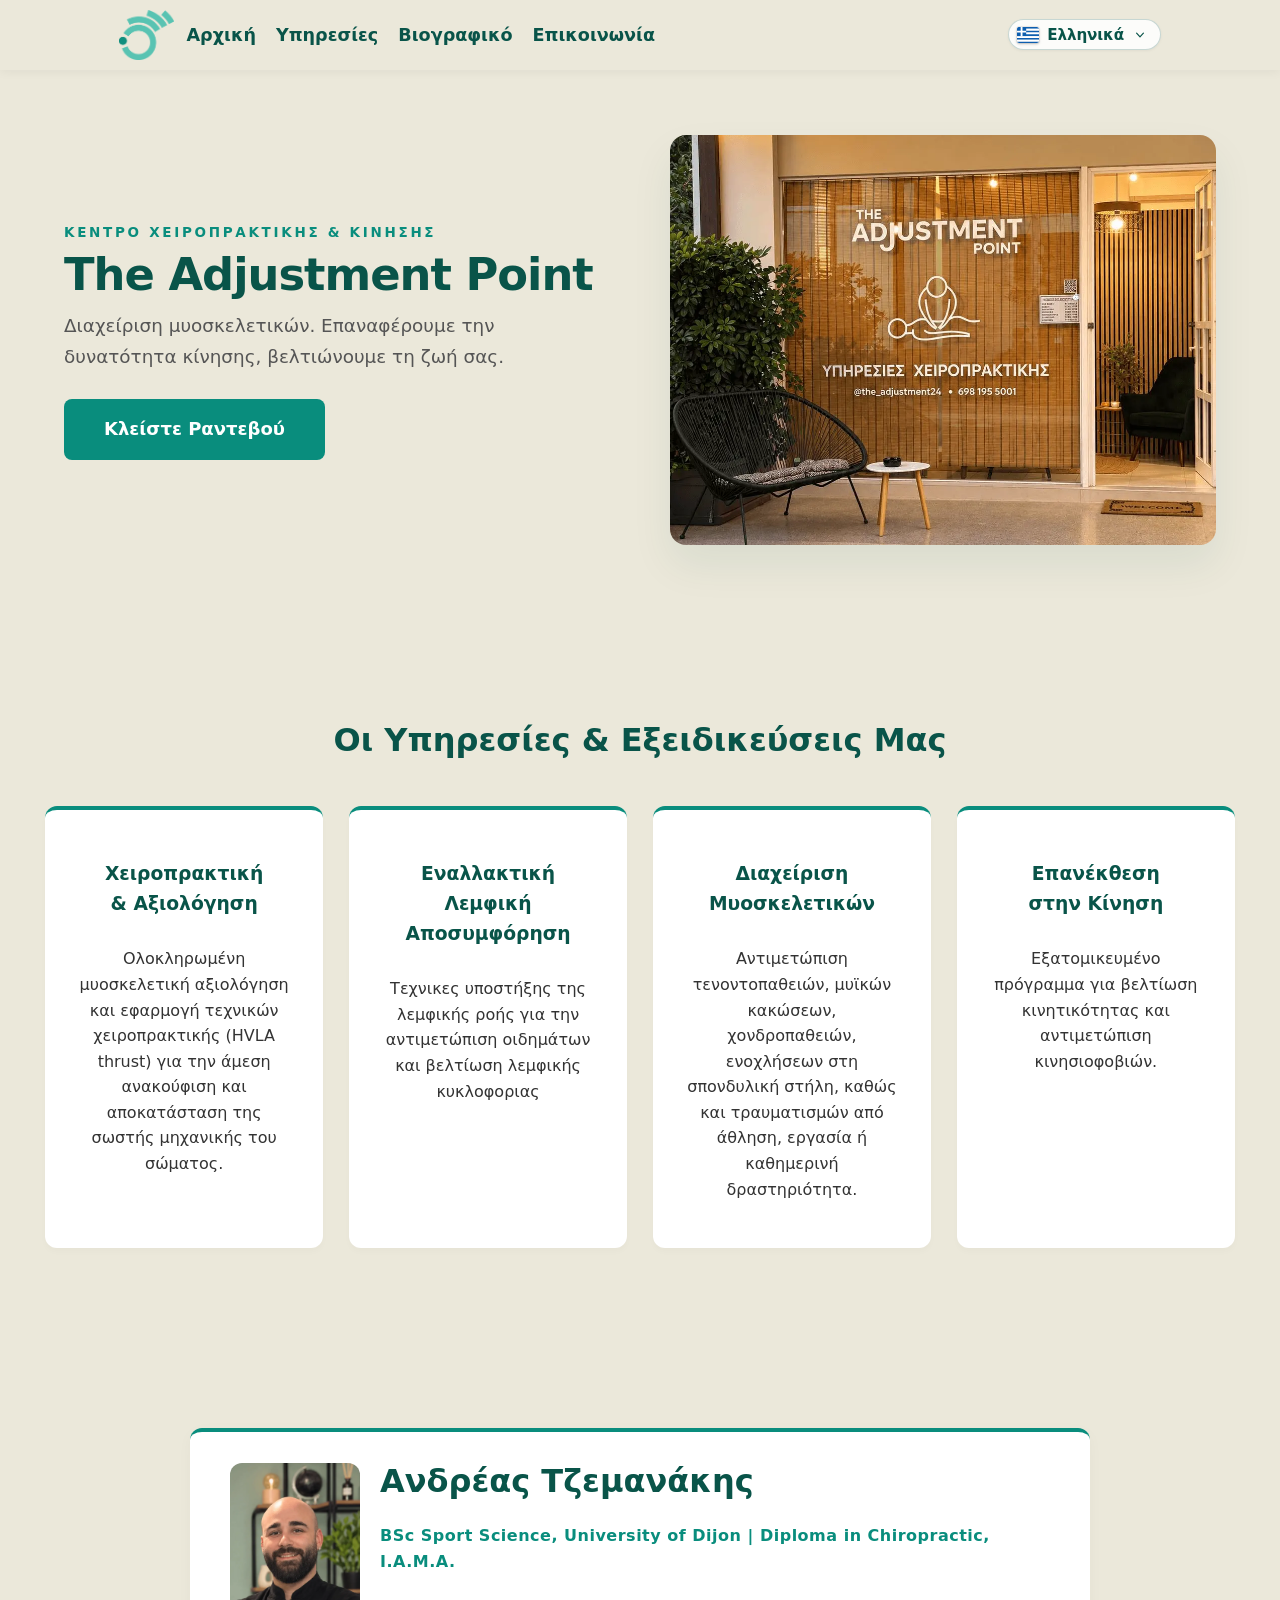
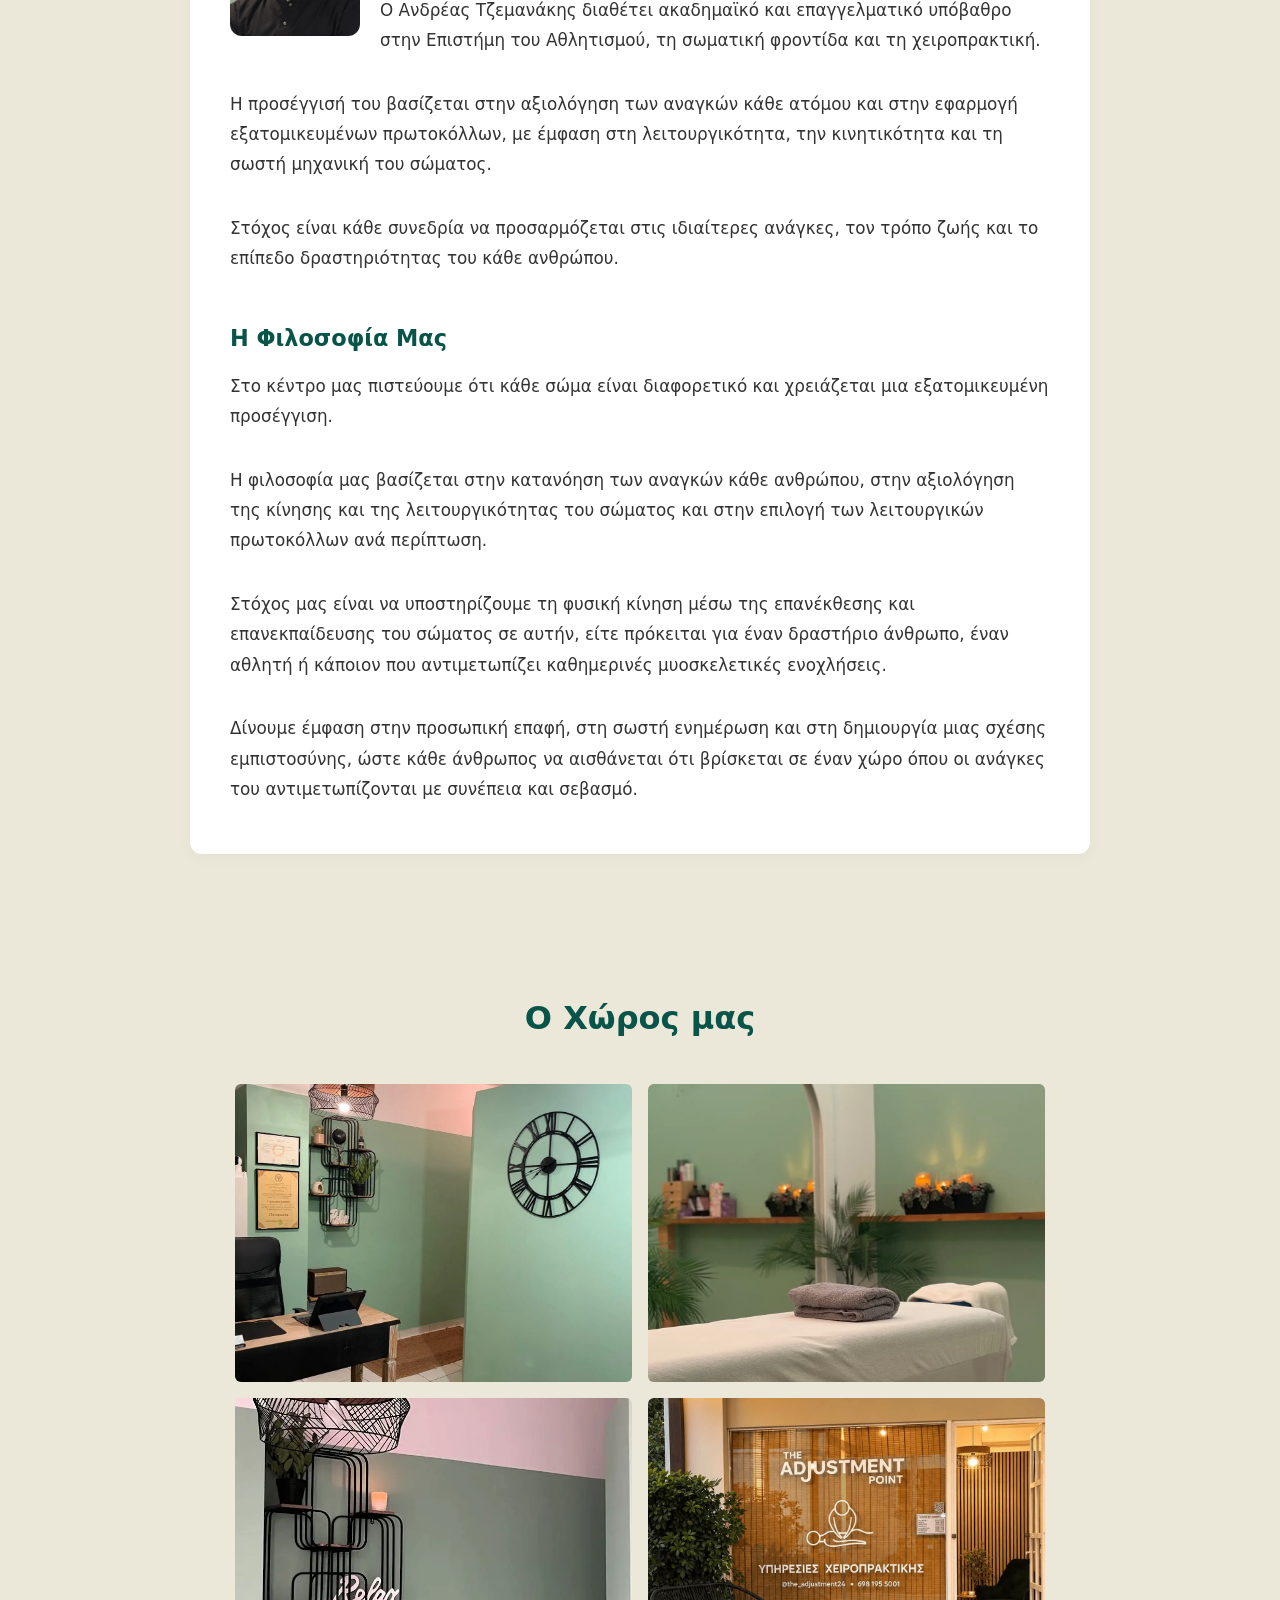
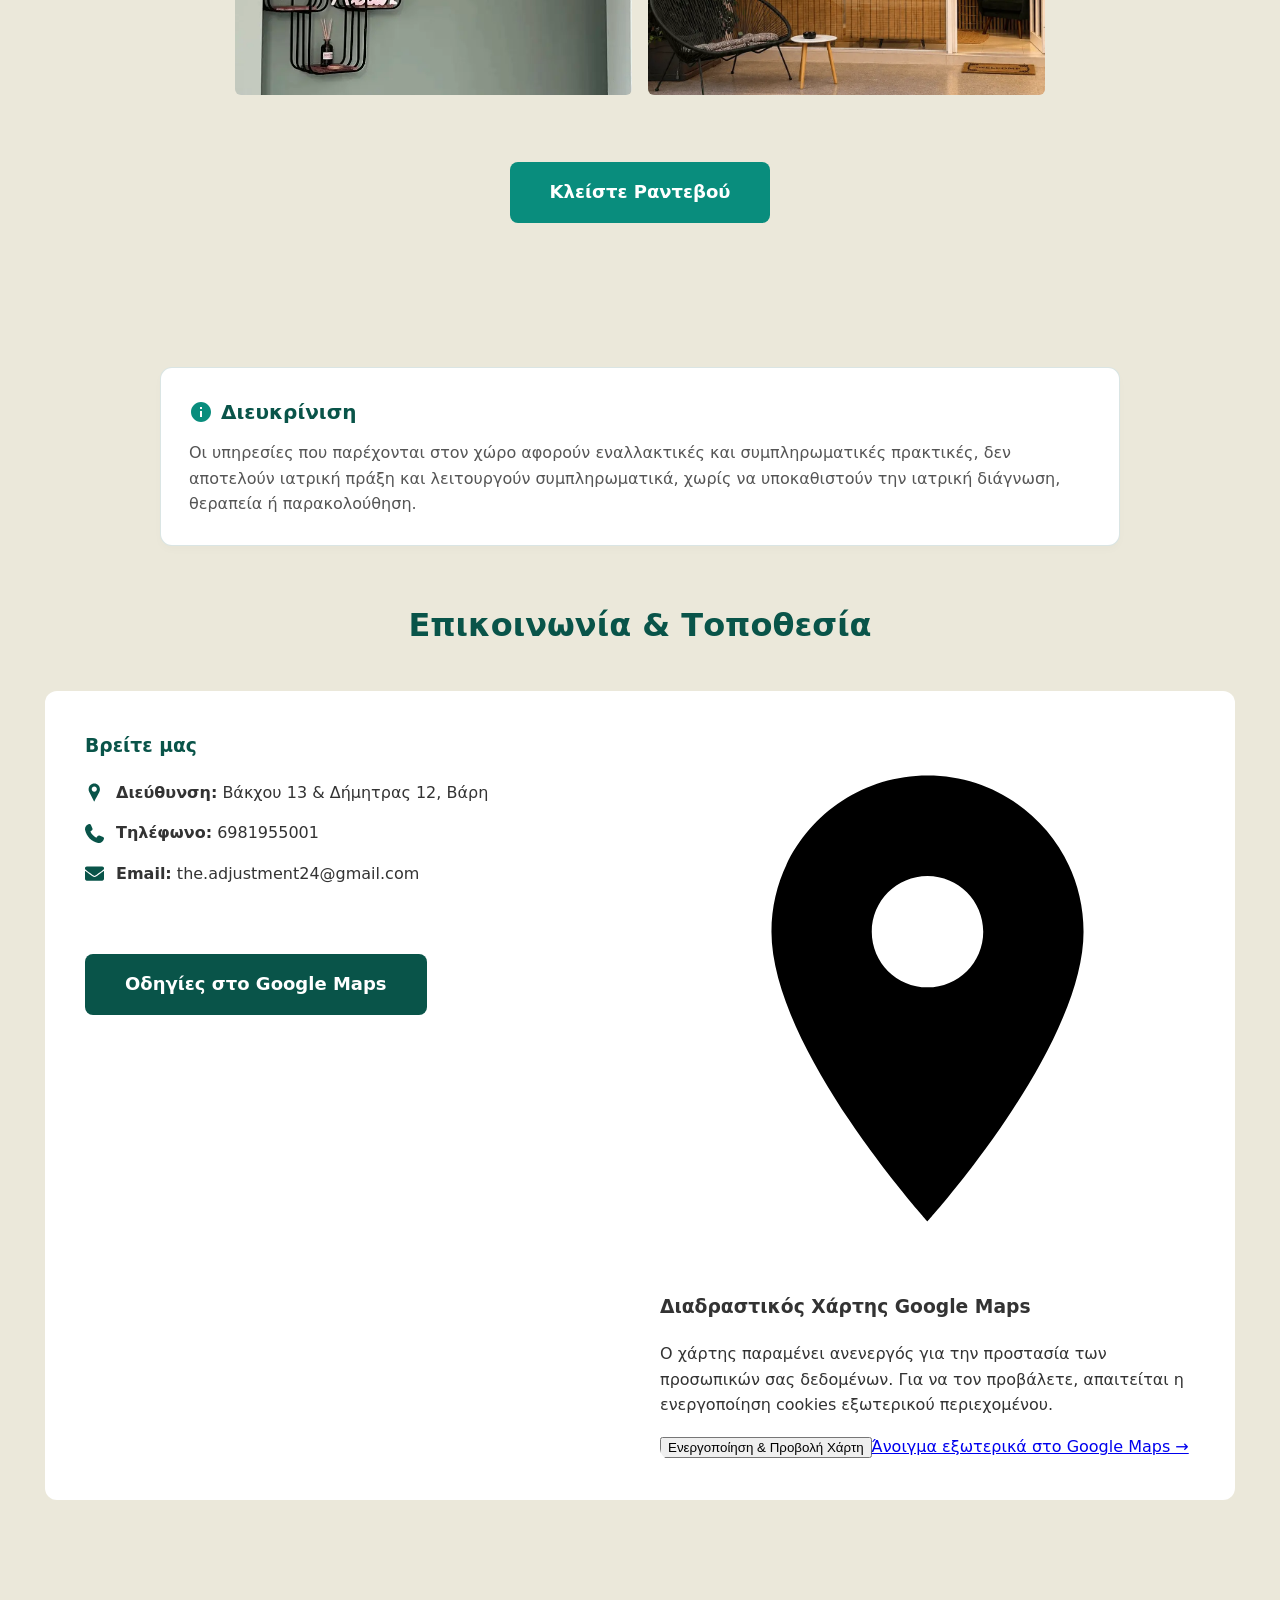
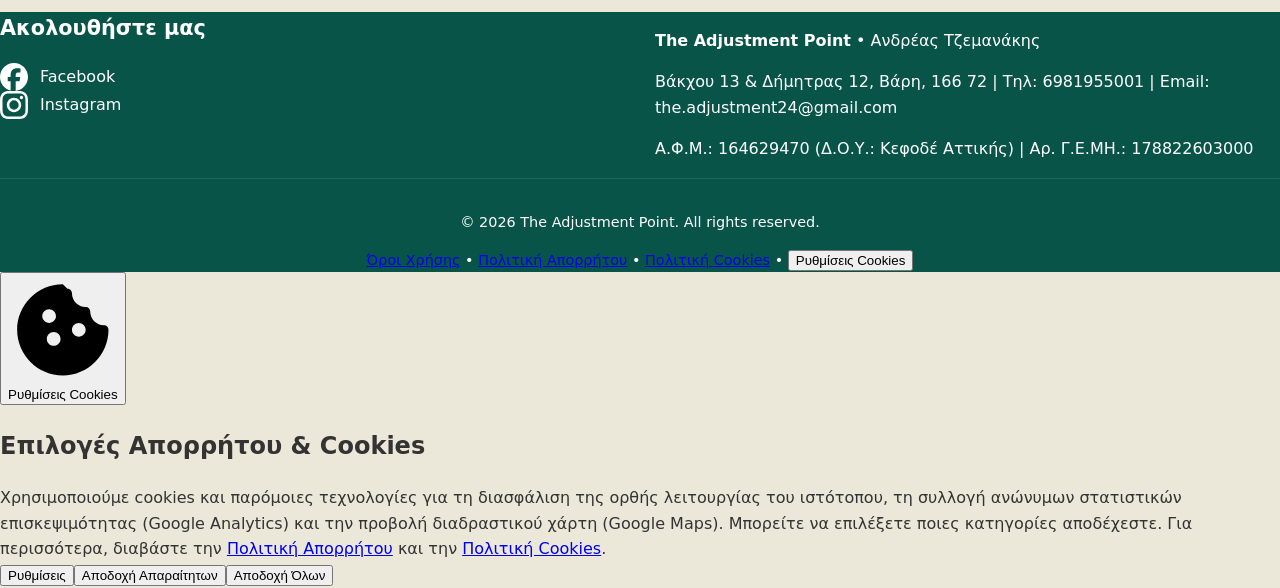
==== commit 43fcdf3a: "Add files via upload" ====
--- a/index.html
+++ b/index.html
@@ -1,18 +1,22 @@
 <!DOCTYPE html>
 <html lang="el">
+
 <head>
-    <!-- Google tag (gtag.js) -->
-    <script async src="https://www.googletagmanager.com/gtag/js?id=G-139980KF6X"></script>
-    <script>
-        window.dataLayer = window.dataLayer || [];
-        function gtag(){dataLayer.push(arguments);}
-        gtag('js', new Date());
-        gtag('config', 'G-139980KF6X');
-    </script>
+    <link rel="preconnect" href="https://www.googletagmanager.com">
+    <link rel="preconnect" href="https://www.google-analytics.com">
+    <link rel="preconnect" href="https://maps.googleapis.com">
+    <link rel="stylesheet" href="css/cmp.css">
+    <link rel="stylesheet" href="css/legal.css">
+    <script src="js/cmp.js"></script>
+    <script src="js/lang_switcher.js"></script>
     <meta charset="UTF-8">
     <meta http-equiv="X-UA-Compatible" content="IE=edge">
     <meta name="viewport" content="width=device-width, initial-scale=1.0">
-    <link rel="icon" href="logo/logo.png">
+    <link rel="icon" type="image/x-icon" href="favicon.ico">
+    <link rel="icon" type="image/png" sizes="48x48" href="logo/favicon-48x48.png">
+    <link rel="icon" type="image/png" sizes="96x96" href="logo/favicon-96x96.png">
+    <link rel="icon" type="image/png" sizes="192x192" href="logo/favicon-192x192.png">
+    <link rel="apple-touch-icon" href="logo/apple-touch-icon.png">
     <title>The Adjustment Point - Κέντρο Xειροπρακτικής & Kίνησης</title>
     <link rel="stylesheet" href="css/navbar.css">
     <link rel="stylesheet" href="css/global.css">
@@ -21,18 +25,32 @@
     <link rel="alternate" hreflang="el" href="https://www.adjustmentpoint.gr/">
     <link rel="alternate" hreflang="en" href="https://www.adjustmentpoint.gr/en/">
     <link rel="alternate" hreflang="x-default" href="https://www.adjustmentpoint.gr/">
+    <link rel="preload" as="image" href="building_images/building_exterior_1.webp">
     <script src="js/mobile_menu_btn.js" defer></script>
     <script src="js/image_carousel.js" defer></script>
-    <meta name="description" content="Kέντρο χειροπρακτικής και κίνησης στη Βάρη. Διαχείριση μυοσκελετικών παθήσεων, κινητοποίηση μαλακών μορίων, λεμφική παροχέτευση και επανέκθεση στην κίνηση. Chiropractic and movement in Vari.">
-    <meta name="keywords" content="κέντρο κίνησης, χειροπρακτική, χειροπρακτική Βάρη, Ανδρέας Τζεμανάκης, μασάζ, μασάζ Βάρη, διαχείριση μυοσκελετικών, κινητοποίηση μαλακών μορίων, επανέκθεση στην κίνηση, λεμφική παροχέτευση, τενοντίτιδα, αυχενικό μασάζ, αυχενικό massage, chiropractor Athens Riviera, sports massage Greece, relaxing massage, massage Vari, chiropractor Vari, the adjustment point, the adjustment point Vari">
+    <meta name="description"
+        content="Kέντρο χειροπρακτικής και κίνησης στη Βάρη. Διαχείριση μυοσκελετικών παθήσεων, κινητοποίηση μαλακών μορίων, λεμφική παροχέτευση και επανέκθεση στην κίνηση. Chiropractic and movement in Vari.">
+    <meta name="keywords"
+        content="κέντρο κίνησης, χειροπρακτική, χειροπρακτική Βάρη, Ανδρέας Τζεμανάκης, μασάζ, μασάζ Βάρη, διαχείριση μυοσκελετικών, κινητοποίηση μαλακών μορίων, επανέκθεση στην κίνηση, λεμφική παροχέτευση, τενοντίτιδα, αυχενικό μασάζ, αυχενικό massage, chiropractor Athens Riviera, sports massage Greece, relaxing massage, massage Vari, chiropractor Vari, the adjustment point, the adjustment point Vari">
     <meta property="og:title" content="The Adjustment Point - Κέντρο Xειροπρακτικής & Kίνησης">
-    <meta property="og:description" content="Εξατομικευμένα πρωτόκολλα χειροπρακτικής. Επαναφέρουμε την δυνατότητα κίνησης. Κλείστε ραντεβού online.">
+    <meta property="og:site_name" content="The Adjustment Point">
+    <meta property="og:description"
+        content="Εξατομικευμένα πρωτόκολλα χειροπρακτικής. Επαναφέρουμε την δυνατότητα κίνησης. Κλείστε ραντεβού online.">
     <meta property="og:image" content="logo/preview_banner.png">
     <meta property="og:type" content="website">
     <meta name="twitter:card" content="summary_large_image">
     <meta name="twitter:title" content="The Adjustment Point - Κέντρο Xειροπρακτικής & Kίνησης">
-    <meta name="twitter:description" content="Εξατομικευμένα πρωτόκολλα χειροπρακτικής. Επαναφέρουμε την δυνατότητα κίνησης. Κλείστε ραντεβού online.">
+    <meta name="twitter:description"
+        content="Εξατομικευμένα πρωτόκολλα χειροπρακτικής. Επαναφέρουμε την δυνατότητα κίνησης. Κλείστε ραντεβού online.">
     <meta name="twitter:image" content="logo/preview_banner.png">
+    <script type="application/ld+json">
+    {
+      "@context": "https://schema.org",
+      "@type": "WebSite",
+      "name": "The Adjustment Point",
+      "url": "https://www.adjustmentpoint.gr/"
+    }
+    </script>
     <script type="application/ld+json">
     {
       "@context": "https://schema.org",
@@ -43,6 +61,8 @@
       "@id": "https://www.adjustmentpoint.gr",
       "url": "https://www.adjustmentpoint.gr",
       "telephone": "+306981955001",
+      "taxID": "164629470",
+      "vatID": "EL164629470",
       "priceRange": "15€ - 150€",
       "address": {
         "@type": "PostalAddress",
@@ -70,6 +90,7 @@
     }
     </script>
 </head>
+
 <body>
     <nav class="navbar">
         <div class="navbar-left">
@@ -85,80 +106,96 @@
         </div>
         <div class="navbar-right">
             <div class="lang-selector" id="lang-selector">
-                <button type="button" class="lang-btn" id="lang-btn" aria-haspopup="listbox" aria-expanded="false" aria-label="Επιλογή γλώσσας / Language selector">
+                <button type="button" class="lang-btn" id="lang-btn" aria-haspopup="listbox" aria-expanded="false"
+                    aria-label="Επιλογή γλώσσας / Language selector">
                     <span class="lang-flag-icon" id="current-flag-icon">
                         <svg class="flag-svg" viewBox="0 0 640 480" width="20" height="15" aria-hidden="true">
-                            <path fill="#0d5eaf" fill-rule="evenodd" d="M0 0h640v53.3H0z"/>
-                            <path fill="#fff" fill-rule="evenodd" d="M0 53.3h640v53.4H0z"/>
-                            <path fill="#0d5eaf" fill-rule="evenodd" d="M0 106.7h640V160H0z"/>
-                            <path fill="#fff" fill-rule="evenodd" d="M0 160h640v53.3H0z"/>
-                            <path fill="#0d5eaf" d="M0 0h266.7v266.7H0z"/>
-                            <path fill="#0d5eaf" fill-rule="evenodd" d="M0 213.3h640v53.4H0z"/>
-                            <path fill="#fff" fill-rule="evenodd" d="M0 266.7h640V320H0z"/>
-                            <path fill="#0d5eaf" fill-rule="evenodd" d="M0 320h640v53.3H0z"/>
-                            <path fill="#fff" fill-rule="evenodd" d="M0 373.3h640v53.4H0z"/>
+                            <path fill="#0d5eaf" fill-rule="evenodd" d="M0 0h640v53.3H0z" />
+                            <path fill="#fff" fill-rule="evenodd" d="M0 53.3h640v53.4H0z" />
+                            <path fill="#0d5eaf" fill-rule="evenodd" d="M0 106.7h640V160H0z" />
+                            <path fill="#fff" fill-rule="evenodd" d="M0 160h640v53.3H0z" />
+                            <path fill="#0d5eaf" d="M0 0h266.7v266.7H0z" />
+                            <path fill="#0d5eaf" fill-rule="evenodd" d="M0 213.3h640v53.4H0z" />
+                            <path fill="#fff" fill-rule="evenodd" d="M0 266.7h640V320H0z" />
+                            <path fill="#0d5eaf" fill-rule="evenodd" d="M0 320h640v53.3H0z" />
+                            <path fill="#fff" fill-rule="evenodd" d="M0 373.3h640v53.4H0z" />
                             <g fill="#fff" fill-rule="evenodd" stroke-width="1.3">
-                                <path d="M106.7 0H160v266.7h-53.3z"/>
-                                <path d="M0 106.7h266.7V160H0z"/>
+                                <path d="M106.7 0H160v266.7h-53.3z" />
+                                <path d="M0 106.7h266.7V160H0z" />
                             </g>
-                            <path fill="#0d5eaf" d="M0 426.7h640V480H0z"/>
+                            <path fill="#0d5eaf" d="M0 426.7h640V480H0z" />
                         </svg>
                     </span>
                     <span class="lang-text" id="current-lang-text">Ελληνικά</span>
-                    <svg class="lang-chevron" viewBox="0 0 20 20" fill="currentColor" width="16" height="16" aria-hidden="true">
-                        <path fill-rule="evenodd" d="M5.23 7.21a.75.75 0 011.06.02L10 11.168l3.71-3.938a.75.75 0 111.08 1.04l-4.25 4.5a.75.75 0 01-1.08 0l-4.25-4.5a.75.75 0 01.02-1.06z" clip-rule="evenodd"/>
+                    <svg class="lang-chevron" viewBox="0 0 20 20" fill="currentColor" width="16" height="16"
+                        aria-hidden="true">
+                        <path fill-rule="evenodd"
+                            d="M5.23 7.21a.75.75 0 011.06.02L10 11.168l3.71-3.938a.75.75 0 111.08 1.04l-4.25 4.5a.75.75 0 01-1.08 0l-4.25-4.5a.75.75 0 01.02-1.06z"
+                            clip-rule="evenodd" />
                     </svg>
                 </button>
 
                 <ul class="lang-dropdown" id="lang-dropdown" role="listbox" aria-label="Επιλογές γλώσσας">
-                    <a href="/" style="text-decoration: none; color: inherit; width: 100%;">
+                    <a href="index.html" data-lang="el" style="text-decoration: none; color: inherit; width: 100%;">
                         <li class="lang-option is-active" role="option" aria-selected="true" tabindex="0">
                             <span class="lang-flag-icon">
                                 <svg class="flag-svg" viewBox="0 0 640 480" width="20" height="15" aria-hidden="true">
-                                    <path fill="#0d5eaf" fill-rule="evenodd" d="M0 0h640v53.3H0z"/>
-                                    <path fill="#fff" fill-rule="evenodd" d="M0 53.3h640v53.4H0z"/>
-                                    <path fill="#0d5eaf" fill-rule="evenodd" d="M0 106.7h640V160H0z"/>
-                                    <path fill="#fff" fill-rule="evenodd" d="M0 160h640v53.3H0z"/>
-                                    <path fill="#0d5eaf" d="M0 0h266.7v266.7H0z"/>
-                                    <path fill="#0d5eaf" fill-rule="evenodd" d="M0 213.3h640v53.4H0z"/>
-                                    <path fill="#fff" fill-rule="evenodd" d="M0 266.7h640V320H0z"/>
-                                    <path fill="#0d5eaf" fill-rule="evenodd" d="M0 320h640v53.3H0z"/>
-                                    <path fill="#fff" fill-rule="evenodd" d="M0 373.3h640v53.4H0z"/>
+                                    <path fill="#0d5eaf" fill-rule="evenodd" d="M0 0h640v53.3H0z" />
+                                    <path fill="#fff" fill-rule="evenodd" d="M0 53.3h640v53.4H0z" />
+                                    <path fill="#0d5eaf" fill-rule="evenodd" d="M0 106.7h640V160H0z" />
+                                    <path fill="#fff" fill-rule="evenodd" d="M0 160h640v53.3H0z" />
+                                    <path fill="#0d5eaf" d="M0 0h266.7v266.7H0z" />
+                                    <path fill="#0d5eaf" fill-rule="evenodd" d="M0 213.3h640v53.4H0z" />
+                                    <path fill="#fff" fill-rule="evenodd" d="M0 266.7h640V320H0z" />
+                                    <path fill="#0d5eaf" fill-rule="evenodd" d="M0 320h640v53.3H0z" />
+                                    <path fill="#fff" fill-rule="evenodd" d="M0 373.3h640v53.4H0z" />
                                     <g fill="#fff" fill-rule="evenodd" stroke-width="1.3">
-                                        <path d="M106.7 0H160v266.7h-53.3z"/>
-                                        <path d="M0 106.7h266.7V160H0z"/>
+                                        <path d="M106.7 0H160v266.7h-53.3z" />
+                                        <path d="M0 106.7h266.7V160H0z" />
                                     </g>
-                                    <path fill="#0d5eaf" d="M0 426.7h640V480H0z"/>
+                                    <path fill="#0d5eaf" d="M0 426.7h640V480H0z" />
                                 </svg>
                             </span>
                             <span class="lang-label">
                                 <span class="lang-name">Ελληνικά</span>
                                 <span class="lang-status-badge" id="current-lang-badge">Τρέχουσα</span>
                             </span>
-                            <svg class="lang-check-icon" viewBox="0 0 20 20" fill="currentColor" width="16" height="16" aria-hidden="true">
-                                <path fill-rule="evenodd" d="M16.707 5.293a1 1 0 010 1.414l-8 8a1 1 0 01-1.414 0l-4-4a1 1 0 011.414-1.414L8 12.586l7.293-7.293a1 1 0 011.414 0z" clip-rule="evenodd"/>
+                            <svg class="lang-check-icon" viewBox="0 0 20 20" fill="currentColor" width="16" height="16"
+                                aria-hidden="true">
+                                <path fill-rule="evenodd"
+                                    d="M16.707 5.293a1 1 0 010 1.414l-8 8a1 1 0 01-1.414 0l-4-4a1 1 0 011.414-1.414L8 12.586l7.293-7.293a1 1 0 011.414 0z"
+                                    clip-rule="evenodd" />
                             </svg>
                         </li>
                     </a>
-                    <a href="/en/" style="text-decoration: none; color: inherit; width: 100%;">
+                    <a href="en/index.html" data-lang="en" style="text-decoration: none; color: inherit; width: 100%;">
                         <li class="lang-option" role="option" aria-selected="false" tabindex="0">
                             <span class="lang-flag-icon">
                                 <svg class="flag-svg" viewBox="0 0 640 480" width="20" height="15" aria-hidden="true">
-                                    <path fill="#012169" d="M0 0h640v480H0z"/>
-                                    <path fill="#FFF" d="m75 0 244 181L562 0h78v62L400 241l240 178v61h-80L320 301 81 480H0v-60l239-178L0 64V0z"/>
-                                    <path fill="#C8102E" d="m424 281 216 159v40L369 281zm-184 20 6 35L54 480H0zM640 0v3L391 191l2-44L590 0zM0 0l239 176h-60L0 42z"/>
-                                    <path fill="#FFF" d="M241 0v480h160V0zM0 160v160h640V160z"/>
-                                    <path fill="#C8102E" d="M0 193v96h640v-96zM273 0v480h96V0z"/>
+                                    <path fill="#012169" d="M0 0h640v480H0z" />
+                                    <path fill="#FFF"
+                                        d="m75 0 244 181L562 0h78v62L400 241l240 178v61h-80L320 301 81 480H0v-60l239-178L0 64V0z" />
+                                    <path fill="#C8102E"
+                                        d="m424 281 216 159v40L369 281zm-184 20 6 35L54 480H0zM640 0v3L391 191l2-44L590 0zM0 0l239 176h-60L0 42z" />
+                                    <path fill="#FFF" d="M241 0v480h160V0zM0 160v160h640V160z" />
+                                    <path fill="#C8102E" d="M0 193v96h640v-96zM273 0v480h96V0z" />
                                 </svg>
                             </span>
                             <span class="lang-label">
                                 <span class="lang-name">English</span>
                             </span>
+                            <svg class="lang-check-icon" viewBox="0 0 20 20" fill="currentColor" width="16" height="16"
+                                aria-hidden="true">
+                                <path fill-rule="evenodd"
+                                    d="M16.707 5.293a1 1 0 010 1.414l-8 8a1 1 0 01-1.414 0l-4-4a1 1 0 011.414-1.414L8 12.586l7.293-7.293a1 1 0 011.414 0z"
+                                    clip-rule="evenodd" />
+                            </svg>
                         </li>
                     </a>
                 </ul>
             </div>
-            <div class="menu-toggle" id="mobile-menu" tabindex="0" role="button" aria-label="Άνοιγμα μενού πλοήγησης" aria-expanded="false">
+            <div class="menu-toggle" id="mobile-menu" tabindex="0" role="button" aria-label="Άνοιγμα μενού πλοήγησης"
+                aria-expanded="false">
                 <span class="bar"></span>
                 <span class="bar"></span>
                 <span class="bar"></span>
@@ -171,11 +208,14 @@
             <div class="hero-content">
                 <span class="hero-subtitle tracking-in-expand">Κέντρο Xειροπρακτικής & Kίνησης</span>
                 <h1 class="tracking-in-expand">The Adjustment Point</h1>
-                <p class="tracking-in-expand">Διαχείριση μυοσκελετικών. Επαναφέρουμε την δυνατότητα κίνησης, βελτιώνουμε τη ζωή σας.</p>
-                <a href="https://www.bookup.gr/theadjustmentpoint" target="_blank" rel="noopener noreferrer" class="clinic-book-btn" onclick="gtag('event', 'book_appointment');">Κλείστε Ραντεβού</a>
+                <p class="tracking-in-expand">Διαχείριση μυοσκελετικών. Επαναφέρουμε την δυνατότητα κίνησης, βελτιώνουμε
+                    τη ζωή σας.</p>
+                <a href="https://www.bookup.gr/theadjustmentpoint" target="_blank" rel="noopener noreferrer"
+                    class="clinic-book-btn">Κλείστε Ραντεβού</a>
             </div>
             <div class="hero-image-container">
-                <img src="building_images/building_exterior_1.webp" alt="Κέντρο Xειροπρακτικής - Εσωτερικός χώρος 1" class="hero-img">
+                <img src="building_images/building_exterior_1.webp" alt="Κέντρο Xειροπρακτικής - Εσωτερικός χώρος 1"
+                    class="hero-img" width="1200" height="1600" fetchpriority="high">
             </div>
         </section>
 
@@ -184,15 +224,18 @@
             <div class="services-grid">
                 <div class="service-card">
                     <h3>Χειροπρακτική & Αξιολόγηση</h3>
-                    <p>Ολοκληρωμένη μυοσκελετική αξιολόγηση και εφαρμογή τεχνικών χειροπρακτικής (HVLA thrust) για την άμεση ανακούφιση και αποκατάσταση της σωστής μηχανικής του σώματος.</p>
+                    <p>Ολοκληρωμένη μυοσκελετική αξιολόγηση και εφαρμογή τεχνικών χειροπρακτικής (HVLA thrust) για την
+                        άμεση ανακούφιση και αποκατάσταση της σωστής μηχανικής του σώματος.</p>
                 </div>
                 <div class="service-card">
                     <h3>Εναλλακτική Λεμφική Αποσυμφόρηση</h3>
-                    <p>Τεχνικες υποστήξης της λεμφικής ροής για την αντιμετώπιση οιδημάτων και βελτίωση λεμφικής κυκλοφοριας</p>
+                    <p>Τεχνικες υποστήξης της λεμφικής ροής για την αντιμετώπιση οιδημάτων και βελτίωση λεμφικής
+                        κυκλοφοριας</p>
                 </div>
                 <div class="service-card">
                     <h3>Διαχείριση Μυοσκελετικών</h3>
-                    <p>Αντιμετώπιση τενοντοπαθειών, μυϊκών κακώσεων, χονδροπαθειών, ενοχλήσεων στη σπονδυλική στήλη, καθώς και τραυματισμών από άθληση, εργασία ή καθημερινή δραστηριότητα.</p>
+                    <p>Αντιμετώπιση τενοντοπαθειών, μυϊκών κακώσεων, χονδροπαθειών, ενοχλήσεων στη σπονδυλική στήλη,
+                        καθώς και τραυματισμών από άθληση, εργασία ή καθημερινή δραστηριότητα.</p>
                 </div>
                 <div class="service-card">
                     <h3>Επανέκθεση στην Κίνηση</h3>
@@ -203,121 +246,182 @@
 
         <section id="about">
             <div class="bio-picture">
-                <img src="biography_picture/biography_picture.webp" alt="Ανδρέας Τζεμανάκης - Chiropractor">
+                <img src="biography_picture/biography_picture.webp" alt="Ανδρέας Τζεμανάκης - Chiropractor" width="1200"
+                    height="1600" loading="lazy">
             </div>
             <h2 class="section-title">Ανδρέας Τζεμανάκης</h2>
             <p class="about-subtitle">BSc Sport Science, University of Dijon | Diploma in Chiropractic, I.A.M.A.</p>
             <div class="about-content">
-                <p>Ο Ανδρέας Τζεμανάκης διαθέτει ακαδημαϊκό και επαγγελματικό υπόβαθρο στην Επιστήμη του Αθλητισμού, τη σωματική φροντίδα και τη χειροπρακτική.</p>
-                <p>Η προσέγγισή του βασίζεται στην αξιολόγηση των αναγκών κάθε ατόμου και στην εφαρμογή εξατομικευμένων πρωτοκόλλων, με έμφαση στη λειτουργικότητα, την κινητικότητα και τη σωστή μηχανική του σώματος.</p>
-                <p>Στόχος είναι κάθε συνεδρία να προσαρμόζεται στις ιδιαίτερες ανάγκες, τον τρόπο ζωής και το επίπεδο δραστηριότητας του κάθε ανθρώπου.</p>
-                <h3>Η Φιλοσοφία Μας</h3>           
-                <p>Στο κέντρο μας πιστεύουμε ότι κάθε σώμα είναι διαφορετικό και χρειάζεται μια εξατομικευμένη προσέγγιση.</p> 
-                <p>Η φιλοσοφία μας βασίζεται στην κατανόηση των αναγκών κάθε ανθρώπου, στην αξιολόγηση της κίνησης και της λειτουργικότητας του σώματος και στην επιλογή των λειτουργικών πρωτοκόλλων ανά περίπτωση.</p>
-                <p>Στόχος μας είναι να υποστηρίζουμε τη φυσική κίνηση μέσω της επανέκθεσης και επανεκπαίδευσης του σώματος σε αυτήν, είτε πρόκειται για έναν δραστήριο άνθρωπο, έναν αθλητή ή κάποιον που αντιμετωπίζει καθημερινές μυοσκελετικές ενοχλήσεις.</p> 
-                <p>Δίνουμε έμφαση στην προσωπική επαφή, στη σωστή ενημέρωση και στη δημιουργία μιας σχέσης εμπιστοσύνης, ώστε κάθε άνθρωπος να αισθάνεται ότι βρίσκεται σε έναν χώρο όπου οι ανάγκες του αντιμετωπίζονται με συνέπεια και σεβασμό.</p>
+                <p>Ο Ανδρέας Τζεμανάκης διαθέτει ακαδημαϊκό και επαγγελματικό υπόβαθρο στην Επιστήμη του Αθλητισμού, τη
+                    σωματική φροντίδα και τη χειροπρακτική.</p>
+                <p>Η προσέγγισή του βασίζεται στην αξιολόγηση των αναγκών κάθε ατόμου και στην εφαρμογή εξατομικευμένων
+                    πρωτοκόλλων, με έμφαση στη λειτουργικότητα, την κινητικότητα και τη σωστή μηχανική του σώματος.</p>
+                <p>Στόχος είναι κάθε συνεδρία να προσαρμόζεται στις ιδιαίτερες ανάγκες, τον τρόπο ζωής και το επίπεδο
+                    δραστηριότητας του κάθε ανθρώπου.</p>
+                <h3>Η Φιλοσοφία Μας</h3>
+                <p>Στο κέντρο μας πιστεύουμε ότι κάθε σώμα είναι διαφορετικό και χρειάζεται μια εξατομικευμένη
+                    προσέγγιση.</p>
+                <p>Η φιλοσοφία μας βασίζεται στην κατανόηση των αναγκών κάθε ανθρώπου, στην αξιολόγηση της κίνησης και
+                    της λειτουργικότητας του σώματος και στην επιλογή των λειτουργικών πρωτοκόλλων ανά περίπτωση.</p>
+                <p>Στόχος μας είναι να υποστηρίζουμε τη φυσική κίνηση μέσω της επανέκθεσης και επανεκπαίδευσης του
+                    σώματος σε αυτήν, είτε πρόκειται για έναν δραστήριο άνθρωπο, έναν αθλητή ή κάποιον που αντιμετωπίζει
+                    καθημερινές μυοσκελετικές ενοχλήσεις.</p>
+                <p>Δίνουμε έμφαση στην προσωπική επαφή, στη σωστή ενημέρωση και στη δημιουργία μιας σχέσης εμπιστοσύνης,
+                    ώστε κάθε άνθρωπος να αισθάνεται ότι βρίσκεται σε έναν χώρο όπου οι ανάγκες του αντιμετωπίζονται με
+                    συνέπεια και σεβασμό.</p>
             </div>
         </section>
 
         <section id="gallery" class="section">
             <h2 class="section-title">Ο Χώρος μας</h2>
-            
+
             <div class="gallery-wrapper">
                 <div class="desktop-grid">
-                    <img src="building_images/interior_img_1.webp" alt="Κέντρο Xειροπρακτικής - Εσωτερικός χώρος 1">
-                    <img src="building_images/interior_img_2.webp" alt="Κέντρο Xειροπρακτικής - Εσωτερικός χώρος 2">
-                    <img src="building_images/interior_img_3.webp" alt="Κέντρο Xειροπρακτικής - Εσωτερικός χώρος 3">
-                    <img src="building_images/building_exterior_1.webp" alt="Κέντρο Xειροπρακτικής - Εσωτερικός χώρος 1">
+                    <img src="building_images/interior_img_1.webp" alt="Κέντρο Xειροπρακτικής - Εσωτερικός χώρος 1"
+                        width="1200" height="1600" loading="lazy">
+                    <img src="building_images/interior_img_2.webp" alt="Κέντρο Xειροπρακτικής - Εσωτερικός χώρος 2"
+                        width="1200" height="1600" loading="lazy">
+                    <img src="building_images/interior_img_3.webp" alt="Κέντρο Xειροπρακτικής - Εσωτερικός χώρος 3"
+                        width="1200" height="1600" loading="lazy">
+                    <img src="building_images/building_exterior_1.webp" alt="Κέντρο Xειροπρακτικής - Εσωτερικός χώρος 1"
+                        width="1200" height="1600" loading="lazy">
                 </div>
 
                 <div class="mobile-carousel">
                     <div class="main-carousel-image">
                         <button class="carousel-arrow prev-arrow" aria-label="Προηγούμενη φωτογραφία">&#10094;</button>
-                        <img id="main-mobile-img" src="building_images/interior_img_1.webp" alt="Κύρια φωτογραφία εσωτερικού χώρου">
+                        <img id="main-mobile-img" src="building_images/interior_img_1.webp"
+                            alt="Κύρια φωτογραφία εσωτερικού χώρου" width="1200" height="1600" loading="lazy">
                         <button class="carousel-arrow next-arrow" aria-label="Επόμενη φωτογραφία">&#10095;</button>
                     </div>
                     <div class="carousel-thumbnails">
-                        <img class="thumb active" src="building_images/interior_img_1.webp" alt="Κέντρο Xειροπρακτικής - Εσωτερικός χώρος 1">
-                        <img class="thumb" src="building_images/interior_img_2.webp" alt="Κέντρο Xειροπρακτικής - Εσωτερικός χώρος 2">
-                        <img class="thumb" src="building_images/interior_img_3.webp" alt="Κέντρο Xειροπρακτικής - Εσωτερικός χώρος 3">
-                        <img class="thumb" src="building_images/building_exterior_1.webp" alt="Κέντρο Xειροπρακτικής - Εσωτερικός χώρος 1">
+                        <img class="thumb active" src="building_images/interior_img_1.webp"
+                            alt="Κέντρο Xειροπρακτικής - Εσωτερικός χώρος 1" width="1200" height="1600" loading="lazy">
+                        <img class="thumb" src="building_images/interior_img_2.webp"
+                            alt="Κέντρο Xειροπρακτικής - Εσωτερικός χώρος 2" width="1200" height="1600" loading="lazy">
+                        <img class="thumb" src="building_images/interior_img_3.webp"
+                            alt="Κέντρο Xειροπρακτικής - Εσωτερικός χώρος 3" width="1200" height="1600" loading="lazy">
+                        <img class="thumb" src="building_images/building_exterior_1.webp"
+                            alt="Κέντρο Xειροπρακτικής - Εσωτερικός χώρος 1" width="1200" height="1600" loading="lazy">
                     </div>
                 </div>
             </div>
             <div class="gallery-btn-container">
-                <a href="https://www.bookup.gr/theadjustmentpoint" target="_blank" rel="noopener noreferrer" class="clinic-book-btn" onclick="gtag('event', 'book_appointment');">Κλείστε Ραντεβού</a>
+                <a href="https://www.bookup.gr/theadjustmentpoint" target="_blank" rel="noopener noreferrer"
+                    class="clinic-book-btn">Κλείστε Ραντεβού</a>
             </div>
         </section>
 
         <section id="contact" class="section" style="scroll-margin-top: clamp(4rem, 10vh, 6.25rem);">
             <div class="disclaimer-notice">
                 <h3 class="disclaimer-header">
-                    <svg xmlns="http://www.w3.org/2000/svg" viewBox="0 0 24 24" class="info-icon" aria-hidden="true"><path d="M12 2C6.48 2 2 6.48 2 12s4.48 10 10 10 10-4.48 10-10S17.52 2 12 2zm1 15h-2v-6h2v6zm0-8h-2V7h2v2z"/></svg>
+                    <svg xmlns="http://www.w3.org/2000/svg" viewBox="0 0 24 24" class="info-icon" aria-hidden="true">
+                        <path
+                            d="M12 2C6.48 2 2 6.48 2 12s4.48 10 10 10 10-4.48 10-10S17.52 2 12 2zm1 15h-2v-6h2v6zm0-8h-2V7h2v2z" />
+                    </svg>
                     <span>Διευκρίνιση</span>
                 </h3>
-                <p>Οι υπηρεσίες που παρέχονται στον χώρο αφορούν εναλλακτικές και συμπληρωματικές πρακτικές, δεν αποτελούν ιατρική πράξη και λειτουργούν συμπληρωματικά, χωρίς να υποκαθιστούν την ιατρική διάγνωση, θεραπεία ή παρακολούθηση.</p>
+                <p>Οι υπηρεσίες που παρέχονται στον χώρο αφορούν εναλλακτικές και συμπληρωματικές πρακτικές, δεν
+                    αποτελούν ιατρική πράξη και λειτουργούν συμπληρωματικά, χωρίς να υποκαθιστούν την ιατρική διάγνωση,
+                    θεραπεία ή παρακολούθηση.</p>
             </div>
             <h2 class="section-title">Επικοινωνία & Τοποθεσία</h2>
             <div class="location-container">
                 <div class="contact-info">
                     <h3 style="color: var(--dark-green); margin-top: 0;">Βρείτε μας</h3>
-                    
+
                     <div class="contact-row">
-                        <svg xmlns="http://www.w3.org/2000/svg" viewBox="0 0 42 42" aria-hidden="true"><path d="M33 13.924C33 6.893 27.594 1 20.51 1S8 6.897 8 13.93C8 16.25 8.324 18 9.423 20h-.021l10.695 20.621c.402.551.824-.032.824-.032C20.56 41.13 31.616 20 31.616 20h-.009C32.695 18 33 16.246 33 13.924zm-18.249-.396c0-3.317 2.579-6.004 5.759-6.004c3.179 0 5.76 2.687 5.76 6.004s-2.581 6.005-5.76 6.005c-3.18 0-5.759-2.687-5.759-6.005z"/></svg>
-                        <span><strong>Διεύθυνση:</strong> <a href="https://maps.app.goo.gl/NmPnQMgVqVfagS7F6" target="_blank" rel="noopener noreferrer">Βάκχου 13 & Δήμητρας 12, Βάρη</a></span>
+                        <svg xmlns="http://www.w3.org/2000/svg" viewBox="0 0 42 42" aria-hidden="true">
+                            <path
+                                d="M33 13.924C33 6.893 27.594 1 20.51 1S8 6.897 8 13.93C8 16.25 8.324 18 9.423 20h-.021l10.695 20.621c.402.551.824-.032.824-.032C20.56 41.13 31.616 20 31.616 20h-.009C32.695 18 33 16.246 33 13.924zm-18.249-.396c0-3.317 2.579-6.004 5.759-6.004c3.179 0 5.76 2.687 5.76 6.004s-2.581 6.005-5.76 6.005c-3.18 0-5.759-2.687-5.759-6.005z" />
+                        </svg>
+                        <span><strong>Διεύθυνση:</strong> <a href="https://maps.app.goo.gl/NmPnQMgVqVfagS7F6"
+                                target="_blank" rel="noopener noreferrer">Βάκχου 13 & Δήμητρας 12, Βάρη</a></span>
                     </div>
-                    
+
                     <div class="contact-row">
-                        <svg xmlns="http://www.w3.org/2000/svg" viewBox="0 0 512 512" aria-hidden="true"><path d="M160.2 25c-7.9-18.9-28.5-28.9-48.1-23.6l-5.5 1.5C42 20.5-13.2 83.1 2.9 159.3C40 334.3 177.7 472 352.7 509.1C429 525.3 491.5 470 509.1 405.4l1.5-5.5c5.4-19.7-4.7-40.3-23.5-48.1l-97.3-40.5c-16.5-6.9-35.6-2.1-47 11.8l-38.6 47.2c-70.3-34.9-126.9-93.3-159.4-165l44.2-36c13.9-11.3 18.6-30.4 11.8-47z"/></svg>
+                        <svg xmlns="http://www.w3.org/2000/svg" viewBox="0 0 512 512" aria-hidden="true">
+                            <path
+                                d="M160.2 25c-7.9-18.9-28.5-28.9-48.1-23.6l-5.5 1.5C42 20.5-13.2 83.1 2.9 159.3C40 334.3 177.7 472 352.7 509.1C429 525.3 491.5 470 509.1 405.4l1.5-5.5c5.4-19.7-4.7-40.3-23.5-48.1l-97.3-40.5c-16.5-6.9-35.6-2.1-47 11.8l-38.6 47.2c-70.3-34.9-126.9-93.3-159.4-165l44.2-36c13.9-11.3 18.6-30.4 11.8-47z" />
+                        </svg>
                         <span><strong>Τηλέφωνο:</strong> <a href="tel:6981955001">6981955001</a></span>
                     </div>
 
                     <div class="contact-row">
-                        <svg xmlns="http://www.w3.org/2000/svg" viewBox="0 0 512 512" aria-hidden="true"><path d="M502.3 190.8c3.9-3.1 9.7-.2 9.7 4.7V400c0 26.5-21.5 48-48 48H48c-26.5 0-48-21.5-48-48V195.6c0-5 5.7-7.8 9.7-4.7c22.4 17.4 52.1 39.5 154.1 113.6c21.1 15.4 56.7 47.8 92.2 47.6c35.7.3 72-32.8 92.3-47.6c102-74.1 131.6-96.3 154-113.7zM256 320c23.2.4 56.6-29.2 73.4-41.4c132.7-96.3 142.8-104.7 173.4-128.7c5.8-4.5 9.2-11.5 9.2-18.9v-19c0-26.5-21.5-48-48-48H48C21.5 64 0 85.5 0 112v19c0 7.4 3.4 14.3 9.2 18.9c30.6 23.9 40.7 32.4 173.4 128.7c16.8 12.2 50.2 41.8 73.4 41.4z"/></svg>
-                        <span><strong>Email:</strong> <a href="mailto:the.adjustment24@gmail.com">the.adjustment24@gmail.com</a></span>
+                        <svg xmlns="http://www.w3.org/2000/svg" viewBox="0 0 512 512" aria-hidden="true">
+                            <path
+                                d="M502.3 190.8c3.9-3.1 9.7-.2 9.7 4.7V400c0 26.5-21.5 48-48 48H48c-26.5 0-48-21.5-48-48V195.6c0-5 5.7-7.8 9.7-4.7c22.4 17.4 52.1 39.5 154.1 113.6c21.1 15.4 56.7 47.8 92.2 47.6c35.7.3 72-32.8 92.3-47.6c102-74.1 131.6-96.3 154-113.7zM256 320c23.2.4 56.6-29.2 73.4-41.4c132.7-96.3 142.8-104.7 173.4-128.7c5.8-4.5 9.2-11.5 9.2-18.9v-19c0-26.5-21.5-48-48-48H48C21.5 64 0 85.5 0 112v19c0 7.4 3.4 14.3 9.2 18.9c30.6 23.9 40.7 32.4 173.4 128.7c16.8 12.2 50.2 41.8 73.4 41.4z" />
+                        </svg>
+                        <span><strong>Email:</strong> <a
+                                href="mailto:the.adjustment24@gmail.com">the.adjustment24@gmail.com</a></span>
                     </div>
                     <br class="desktop-map-btn">
-                    <a href="https://maps.app.goo.gl/6xaPBVVygRNUeTxE6" target="_blank" class="clinic-book-btn desktop-map-btn" style="background-color: var(--dark-green);">Οδηγίες στο Google Maps</a>
-                </div>
-            
-                <div class="map-container">
-                    <iframe src="https://www.google.com/maps/embed?pb=!1m18!1m12!1m3!1d3151.215909786968!2d23.800469076837256!3d37.8318309719711!2m3!1f0!2f0!3f0!3m2!1i1024!2i768!4f13.1!3m3!1m2!1s0x4fa8a4b26e5c45d5%3A0xa3ca2a22623297a9!2sThe%20Adjustment%20Point!5e0!3m2!1sen!2sgr!4v1789498225098!5m2!1sen!2sgr" style="border:0;" allowfullscreen="" loading="lazy" title="Χάρτης τοποθεσίας The Adjustment Point" referrerpolicy="strict-origin-when-cross-origin"></iframe>
-                </div>
-                <a href="https://maps.app.goo.gl/6xaPBVVygRNUeTxE6" target="_blank" class="clinic-book-btn mobile-map-btn">Οδηγίες στο Google Maps</a>
+                    <a href="https://maps.app.goo.gl/6xaPBVVygRNUeTxE6" target="_blank"
+                        class="clinic-book-btn desktop-map-btn" style="background-color: var(--dark-green);">Οδηγίες στο
+                        Google Maps</a>
+                </div>
+
+                <div class="map-container"
+                    data-src="https://www.google.com/maps/embed?pb=!1m18!1m12!1m3!1d3151.215909786968!2d23.800469076837256!3d37.8318309719711!2m3!1f0!2f0!3f0!3m2!1i1024!2i768!4f13.1!3m3!1m2!1s0x4fa8a4b26e5c45d5%3A0xa3ca2a22623297a9!2sThe%20Adjustment%20Point!5e0!3m2!1sen!2sgr!4v1789498225098!5m2!1sen!2sgr">
+                </div>
+                <a href="https://maps.app.goo.gl/6xaPBVVygRNUeTxE6" target="_blank"
+                    class="clinic-book-btn mobile-map-btn">Οδηγίες στο Google Maps</a>
             </div>
         </section>
     </main>
 
-    <footer style="padding: clamp(1.5rem, 5vh, 2.5rem) 5vw clamp(0.75rem, 2vh, 1.25rem) 5vw;">
-        <div class="footer-container" style="justify-content: center; text-align: center;">
-            <div class="footer-column" style="display: flex; flex-direction: column; align-items: center;">
+    <footer>
+        <div class="footer-container">
+            <div class="footer-column footer-follow">
                 <h3 style="margin-bottom: clamp(0.75rem, 2vh, 1.25rem);">Ακολουθήστε μας</h3>
-                <div class="social-links" style="flex-direction: row; gap: clamp(1rem, 3vw, 1.5625rem);">
-                    <a href="https://www.facebook.com/profile.php?id=61572349864029" target="_blank" rel="noopener noreferrer" aria-label="Επισκεφθείτε τη σελίδα μας στο Facebook" style="flex-direction: column; gap: 0.3125rem; font-size: 0.9rem;">
-                        <svg aria-hidden="true" viewBox="0 0 24 24" xmlns="http://www.w3.org/2000/svg"><path d="M9.101 23.691v-7.98H6.627v-3.667h2.474v-1.58c0-4.085 1.848-5.978 5.858-5.978.401 0 .955.042 1.468.103a8.68 8.68 0 0 1 1.141.195v3.325a8.623 8.623 0 0 0-.653-.036 26.805 26.805 0 0 0-.733-.009c-.707 0-1.259.096-1.675.309a1.686 1.686 0 0 0-.679.622c-.258.42-.374.995-.374 1.752v1.297h3.919l-.386 2.103-.287 1.564h-3.246v8.245C19.396 23.238 24 18.179 24 12.044c0-6.627-5.373-12-12-12s-12 5.373-12 12c0 5.628 3.874 10.35 9.101 11.647Z"/></svg>
+                <div class="social-links">
+                    <a href="https://www.facebook.com/profile.php?id=61572349864029" target="_blank"
+                        rel="noopener noreferrer" aria-label="Επισκεφθείτε τη σελίδα μας στο Facebook">
+                        <svg aria-hidden="true" viewBox="0 0 24 24" xmlns="http://www.w3.org/2000/svg">
+                            <path
+                                d="M9.101 23.691v-7.98H6.627v-3.667h2.474v-1.58c0-4.085 1.848-5.978 5.858-5.978.401 0 .955.042 1.468.103a8.68 8.68 0 0 1 1.141.195v3.325a8.623 8.623 0 0 0-.653-.036 26.805 26.805 0 0 0-.733-.009c-.707 0-1.259.096-1.675.309a1.686 1.686 0 0 0-.679.622c-.258.42-.374.995-.374 1.752v1.297h3.919l-.386 2.103-.287 1.564h-3.246v8.245C19.396 23.238 24 18.179 24 12.044c0-6.627-5.373-12-12-12s-12 5.373-12 12c0 5.628 3.874 10.35 9.101 11.647Z" />
+                        </svg>
                         <span>Facebook</span>
                     </a>
-                    <a href="https://www.instagram.com/the_adjustment24/" target="_blank" rel="noopener noreferrer" aria-label="Επισκεφθείτε τη σελίδα μας στο Instagram" style="flex-direction: column; gap: 0.3125rem; font-size: 0.9rem;">
-                        <svg aria-hidden="true" viewBox="0 0 24 24" xmlns="http://www.w3.org/2000/svg"><path d="M7.0301.084c-1.2768.0602-2.1487.264-2.911.5634-.7888.3075-1.4575.72-2.1228 1.3877-.6652.6677-1.075 1.3368-1.3802 2.127-.2954.7638-.4956 1.6365-.552 2.914-.0564 1.2775-.0689 1.6882-.0626 4.947.0062 3.2586.0206 3.6671.0825 4.9473.061 1.2765.264 2.1482.5635 2.9107.308.7889.72 1.4573 1.388 2.1228.6679.6655 1.3365 1.0743 2.1285 1.38.7632.295 1.6361.4961 2.9134.552 1.2773.056 1.6884.069 4.9462.0627 3.2578-.0062 3.668-.0207 4.9478-.0814 1.28-.0607 2.147-.2652 2.9098-.5633.7889-.3086 1.4578-.72 2.1228-1.3881.665-.6682 1.0745-1.3378 1.3795-2.1284.2957-.7632.4966-1.636.552-2.9124.056-1.2809.0692-1.6898.063-4.948-.0063-3.2583-.021-3.6668-.0817-4.9465-.0607-1.2797-.264-2.1487-.5633-2.9117-.3084-.7889-.72-1.4568-1.3876-2.1228C21.2982 1.33 20.628.9208 19.8378.6165 19.074.321 18.2017.1197 16.9244.0645 15.6471.0093 15.236-.005 11.977.0014 8.718.0076 8.31.0215 7.0301.0839m.1402 21.6932c-1.17-.0509-1.8053-.2453-2.2287-.408-.5606-.216-.96-.4771-1.3819-.895-.422-.4178-.6811-.8186-.9-1.378-.1644-.4234-.3624-1.058-.4171-2.228-.0595-1.2645-.072-1.6442-.079-4.848-.007-3.2037.0053-3.583.0607-4.848.05-1.169.2456-1.805.408-2.2282.216-.5613.4762-.96.895-1.3816.4188-.4217.8184-.6814 1.3783-.9003.423-.1651 1.0575-.3614 2.227-.4171 1.2655-.06 1.6447-.072 4.848-.079 3.2033-.007 3.5835.005 4.8495.0608 1.169.0508 1.8053.2445 2.228.408.5608.216.96.4754 1.3816.895.4217.4194.6816.8176.9005 1.3787.1653.4217.3617 1.056.4169 2.2263.0602 1.2655.0739 1.645.0796 4.848.0058 3.203-.0055 3.5834-.061 4.848-.051 1.17-.245 1.8055-.408 2.2294-.216.5604-.4763.96-.8954 1.3814-.419.4215-.8181.6811-1.3783.9-.4224.1649-1.0577.3617-2.2262.4174-1.2656.0595-1.6448.072-4.8493.079-3.2045.007-3.5825-.006-4.848-.0608M16.953 5.5864A1.44 1.44 0 1 0 18.39 4.144a1.44 1.44 0 0 0-1.437 1.4424M5.8385 12.012c.0067 3.4032 2.7706 6.1557 6.173 6.1493 3.4026-.0065 6.157-2.7701 6.1506-6.1733-.0065-3.4032-2.771-6.1565-6.174-6.1498-3.403.0067-6.156 2.771-6.1496 6.1738M8 12.0077a4 4 0 1 1 4.008 3.9921A3.9996 3.9996 0 0 1 8 12.0077"/></svg>
+                    <a href="https://www.instagram.com/the_adjustment24/" target="_blank" rel="noopener noreferrer"
+                        aria-label="Επισκεφθείτε τη σελίδα μας στο Instagram">
+                        <svg aria-hidden="true" viewBox="0 0 24 24" xmlns="http://www.w3.org/2000/svg">
+                            <path
+                                d="M7.0301.084c-1.2768.0602-2.1487.264-2.911.5634-.7888.3075-1.4575.72-2.1228 1.3877-.6652.6677-1.075 1.3368-1.3802 2.127-.2954.7638-.4956 1.6365-.552 2.914-.0564 1.2775-.0689 1.6882-.0626 4.947.0062 3.2586.0206 3.6671.0825 4.9473.061 1.2765.264 2.1482.5635 2.9107.308.7889.72 1.4573 1.388 2.1228.6679.6655 1.3365 1.0743 2.1285 1.38.7632.295 1.6361.4961 2.9134.552 1.2773.056 1.6884.069 4.9462.0627 3.2578-.0062 3.668-.0207 4.9478-.0814 1.28-.0607 2.147-.2652 2.9098-.5633.7889-.3086 1.4578-.72 2.1228-1.3881.665-.6682 1.0745-1.3378 1.3795-2.1284.2957-.7632.4966-1.636.552-2.9124.056-1.2809.0692-1.6898.063-4.948-.0063-3.2583-.021-3.6668-.0817-4.9465-.0607-1.2797-.264-2.1487-.5633-2.9117-.3084-.7889-.72-1.4568-1.3876-2.1228C21.2982 1.33 20.628.9208 19.8378.6165 19.074.321 18.2017.1197 16.9244.0645 15.6471.0093 15.236-.005 11.977.0014 8.718.0076 8.31.0215 7.0301.0839m.1402 21.6932c-1.17-.0509-1.8053-.2453-2.2287-.408-.5606-.216-.96-.4771-1.3819-.895-.422-.4178-.6811-.8186-.9-1.378-.1644-.4234-.3624-1.058-.4171-2.228-.0595-1.2645-.072-1.6442-.079-4.848-.007-3.2037.0053-3.583.0607-4.848.05-1.169.2456-1.805.408-2.2282.216-.5613.4762-.96.895-1.3816.4188-.4217.8184-.6814 1.3783-.9003.423-.1651 1.0575-.3614 2.227-.4171 1.2655-.06 1.6447-.072 4.848-.079 3.2033-.007 3.5835.005 4.8495.0608 1.169.0508 1.8053.2445 2.228.408.5608.216.96.4754 1.3816.895.4217.4194.6816.8176.9005 1.3787.1653.4217.3617 1.056.4169 2.2263.0602 1.2655.0739 1.645.0796 4.848.0058 3.203-.0055 3.5834-.061 4.848-.051 1.17-.245 1.8055-.408 2.2294-.216.5604-.4763.96-.8954 1.3814-.419.4215-.8181.6811-1.3783.9-.4224.1649-1.0577.3617-2.2262.4174-1.2656.0595-1.6448.072-4.8493.079-3.2045.007-3.5825-.006-4.848-.0608M16.953 5.5864A1.44 1.44 0 1 0 18.39 4.144a1.44 1.44 0 0 0-1.437 1.4424M5.8385 12.012c.0067 3.4032 2.7706 6.1557 6.173 6.1493 3.4026-.0065 6.157-2.7701 6.1506-6.1733-.0065-3.4032-2.771-6.1565-6.174-6.1498-3.403.0067-6.156 2.771-6.1496 6.1738M8 12.0077a4 4 0 1 1 4.008 3.9921A3.9996 3.9996 0 0 1 8 12.0077" />
+                        </svg>
                         <span>Instagram</span>
                     </a>
                 </div>
             </div>
+
+            <div class="footer-column footer-business-identity">
+                <p>
+                    <strong>The Adjustment Point</strong> &bull; Ανδρέας Τζεμανάκης
+                </p>
+                <p>
+                    Βάκχου 13 & Δήμητρας 12, Βάρη, 166 72 | Τηλ: 6981955001 | Email: the.adjustment24@gmail.com
+                </p>
+                <p>
+                    Α.Φ.Μ.: 164629470 (Δ.Ο.Υ.: Κεφοδέ Αττικής) | Αρ. Γ.Ε.ΜΗ.: 178822603000
+                </p>
+            </div>
         </div>
-        <div class="footer-bottom" style="margin-top: clamp(1rem, 3vh, 1.875rem);">
-            <p>© 2026 The Adjustment Point. All rights reserved.</p>
+
+        <div class="footer-bottom">
+            <div class="footer-bottom-container">
+                <p class="footer-copyright">© 2026 The Adjustment Point. All rights reserved.</p>
+                <div class="footer-legal-links">
+                    <a href="terms_of_use.html">Όροι Χρήσης</a>
+                    <span>&bull;</span>
+                    <a href="privacy-policy.html">Πολιτική Απορρήτου</a>
+                    <span>&bull;</span>
+                    <a href="cookie-policy.html">Πολιτική Cookies</a>
+                    <span>&bull;</span>
+                    <button type="button" class="tap-cookie-settings-trigger">Ρυθμίσεις Cookies</button>
+                </div>
+            </div>
         </div>
     </footer>
-    <script>
-    document.getElementById('lang-btn').addEventListener('click', function(e) {
-        document.getElementById('lang-selector').classList.toggle('is-open');
-        e.stopPropagation();
-    });
-    document.addEventListener('click', function(e) {
-        if (!document.getElementById('lang-selector').contains(e.target)) {
-            document.getElementById('lang-selector').classList.remove('is-open');
-        }
-    });
-</script>
 </body>
-</html>
+
+</html>
--- a/css/image_carousel.css
+++ b/css/image_carousel.css
@@ -87,6 +87,7 @@
 
 .thumb {
     width: 60px;
+    height: auto;
     flex-shrink: 0;
     aspect-ratio: 3/4;
     object-fit: cover;
@@ -109,4 +110,4 @@
     .mobile-carousel {
         display: flex !important;
     }
-}+}
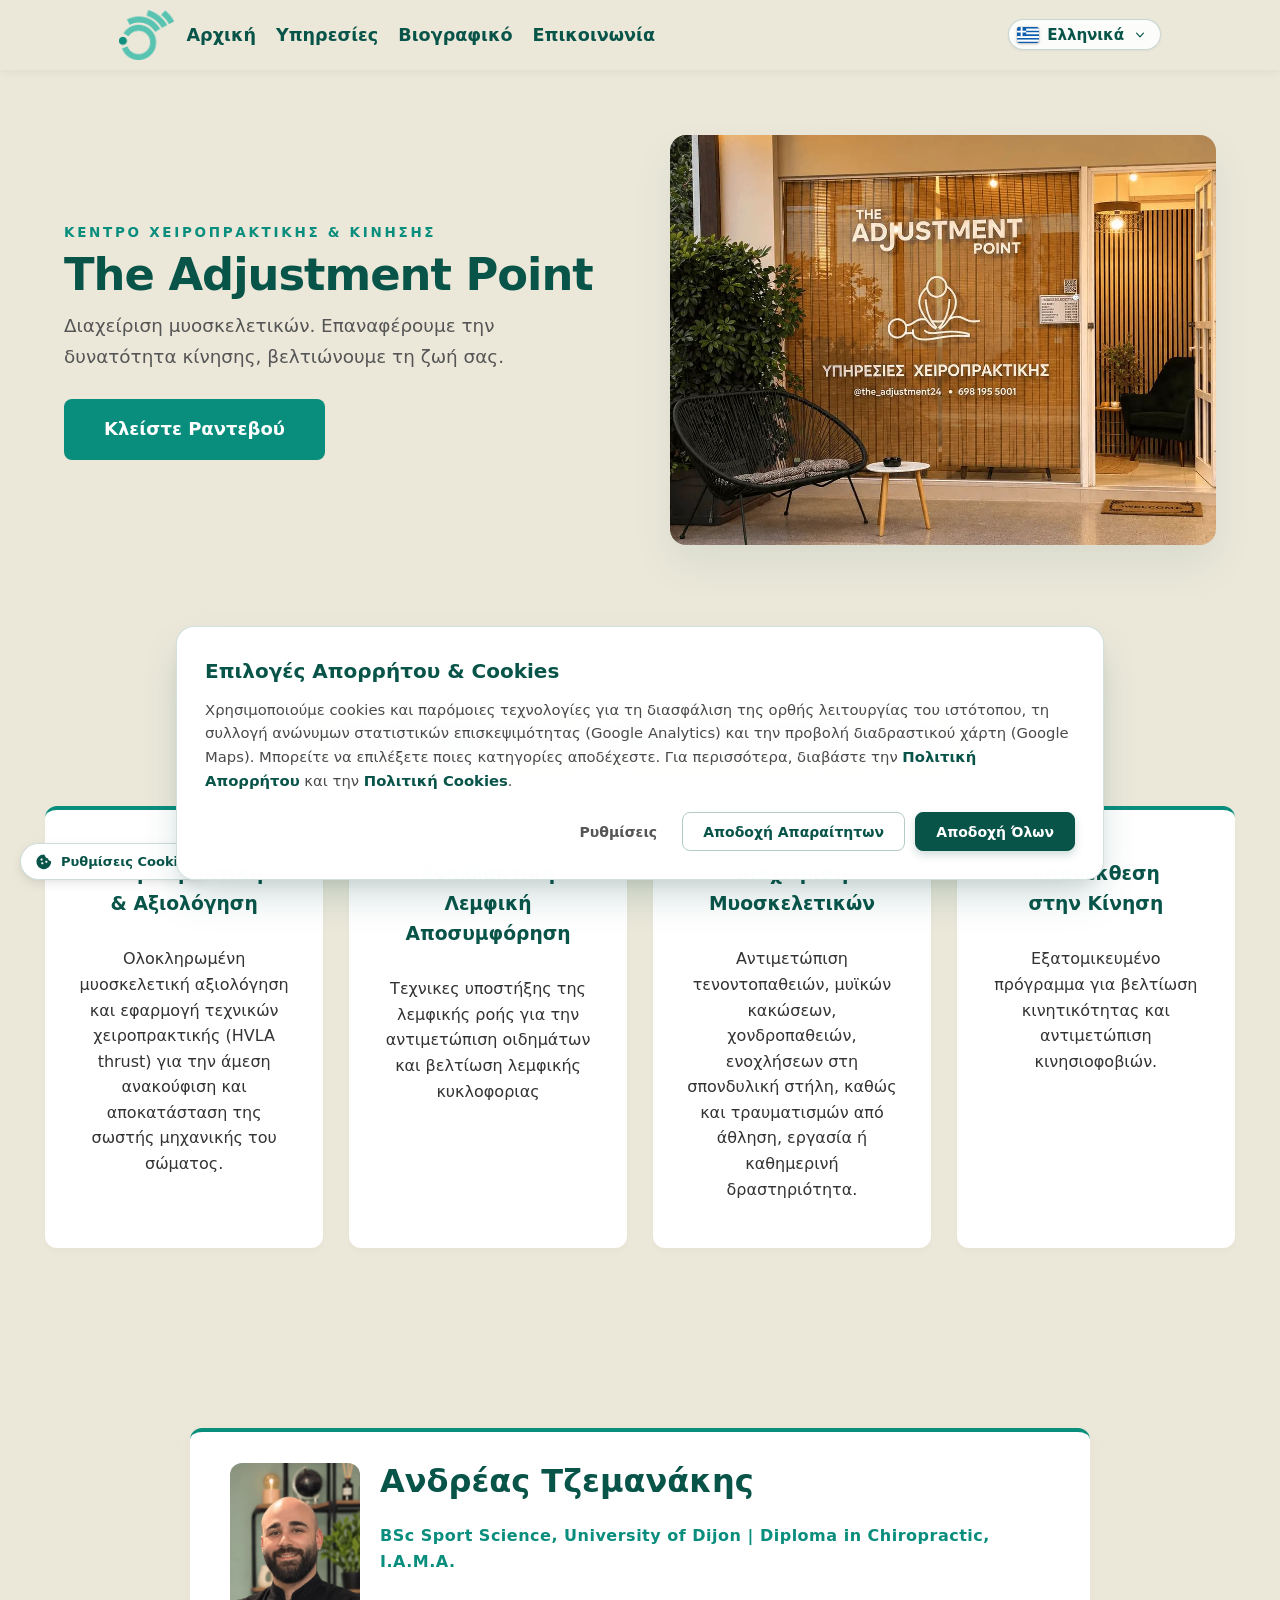
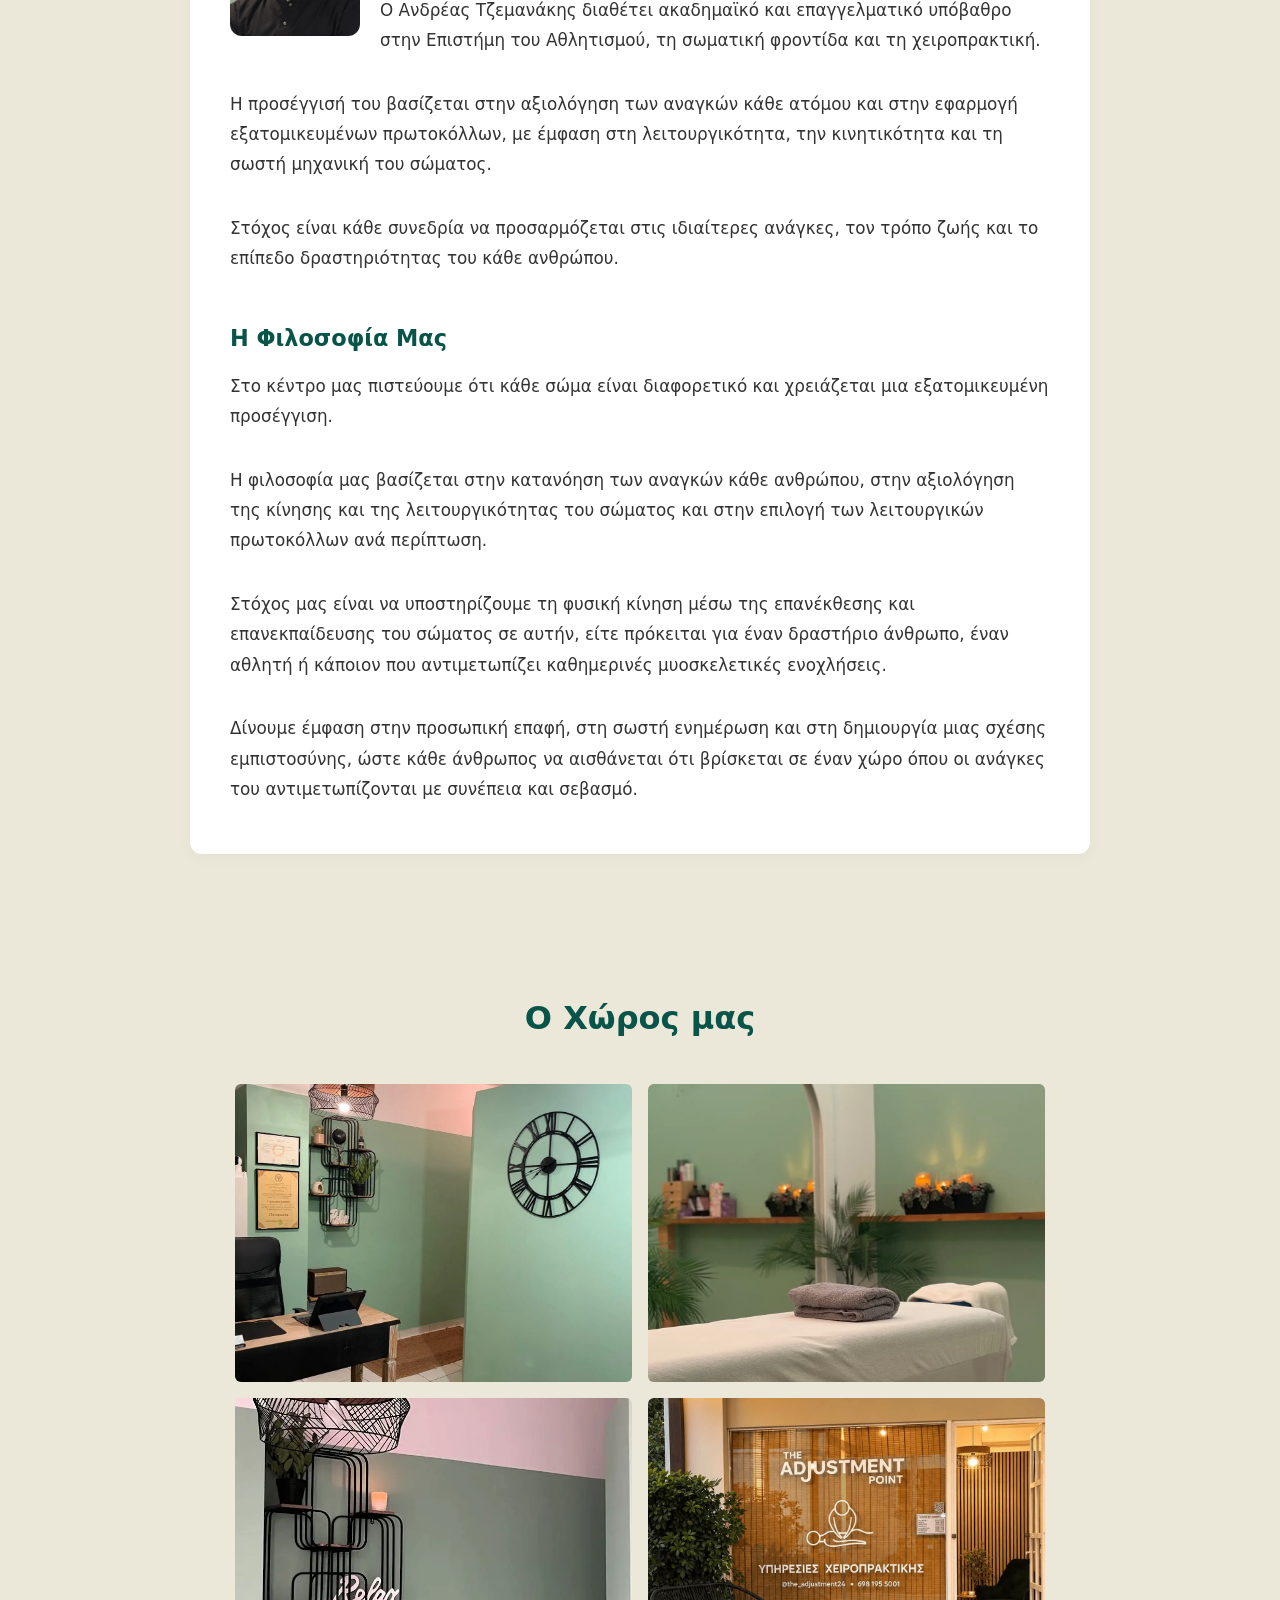
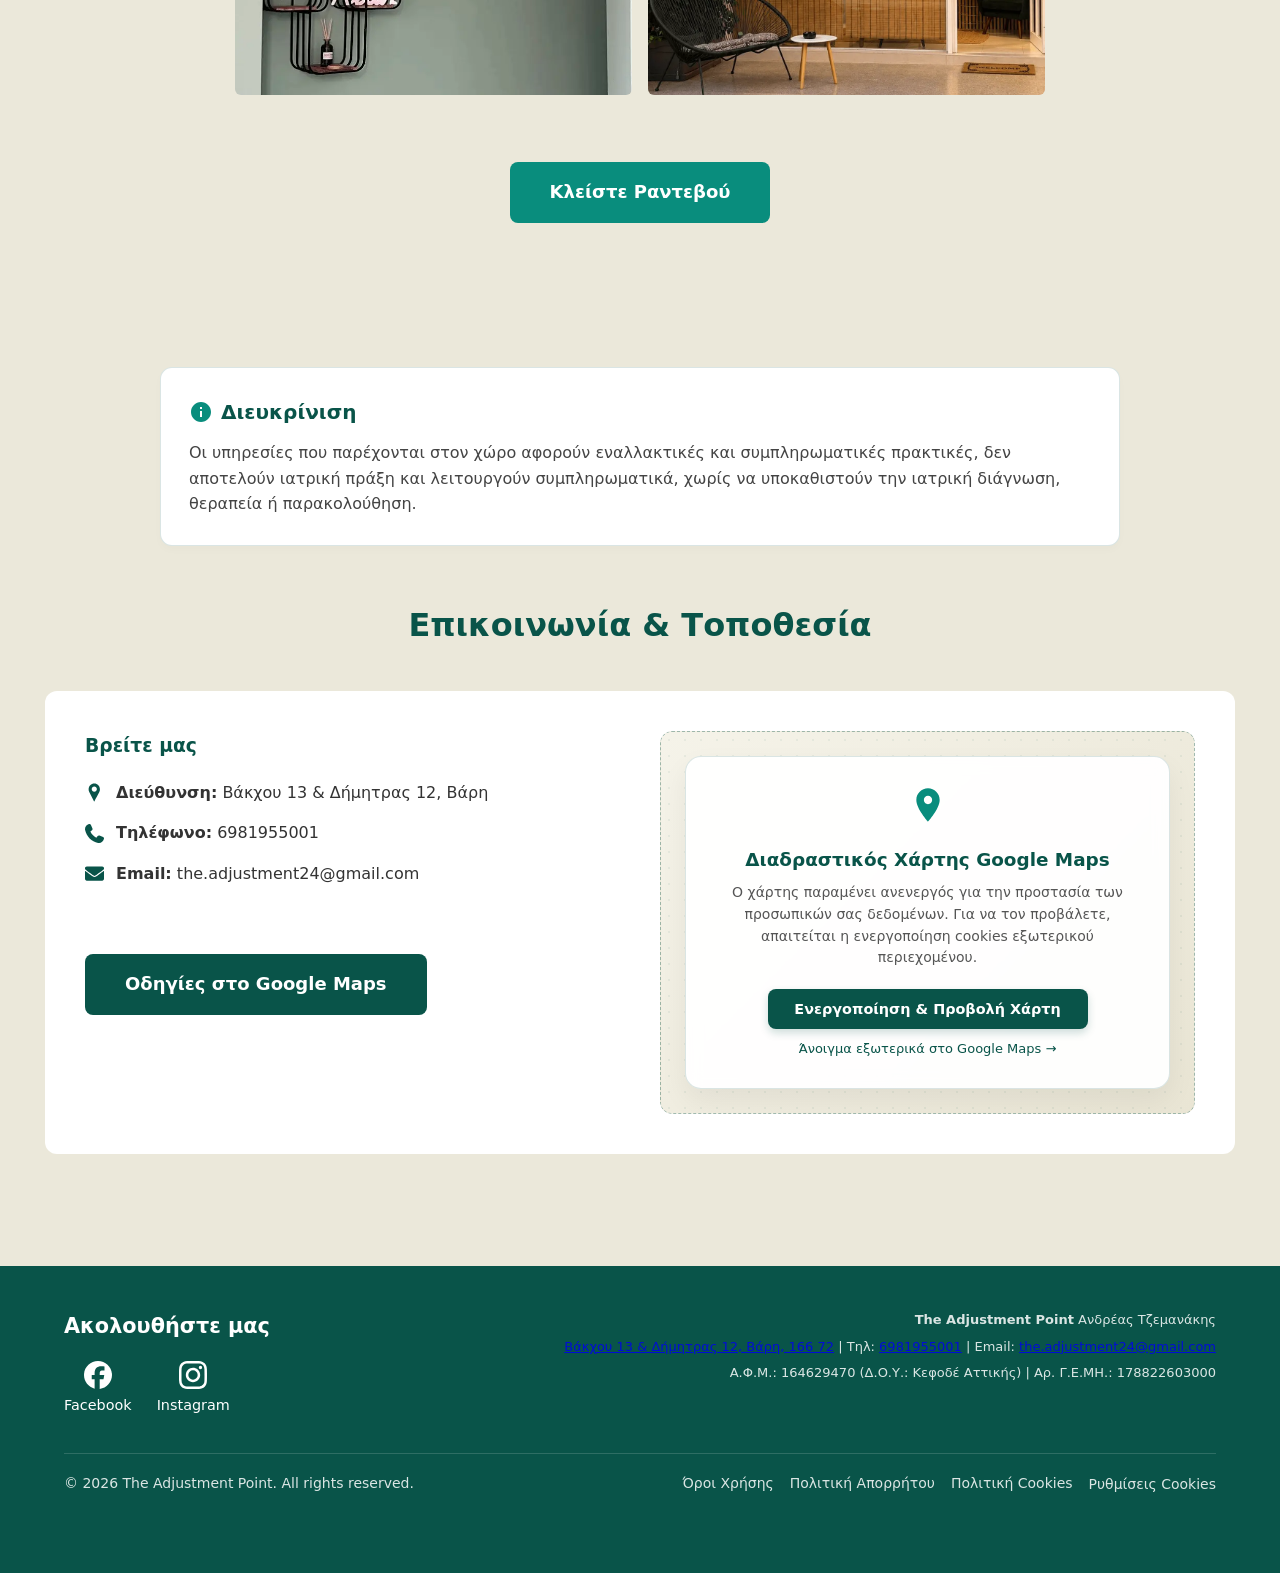
==== commit 4294b450: "Update index.html" ====
--- a/index.html
+++ b/index.html
@@ -1,6 +1,5 @@
 <!DOCTYPE html>
 <html lang="el">
-
 <head>
     <link rel="preconnect" href="https://www.googletagmanager.com">
     <link rel="preconnect" href="https://www.google-analytics.com">
@@ -396,10 +395,10 @@
 
             <div class="footer-column footer-business-identity">
                 <p>
-                    <strong>The Adjustment Point</strong> &bull; Ανδρέας Τζεμανάκης
+                    <strong>The Adjustment Point</strong> Ανδρέας Τζεμανάκης
                 </p>
                 <p>
-                    Βάκχου 13 & Δήμητρας 12, Βάρη, 166 72 | Τηλ: 6981955001 | Email: the.adjustment24@gmail.com
+                    <a href="https://maps.app.goo.gl/NmPnQMgVqVfagS7F6" target="_blank" rel="noopener noreferrer">Βάκχου 13 & Δήμητρας 12, Βάρη, 166 72</a> | Τηλ: <a href="tel:6981955001">6981955001</a> | Email: <a href="mailto:the.adjustment24@gmail.com">the.adjustment24@gmail.com</a>
                 </p>
                 <p>
                     Α.Φ.Μ.: 164629470 (Δ.Ο.Υ.: Κεφοδέ Αττικής) | Αρ. Γ.Ε.ΜΗ.: 178822603000
@@ -412,16 +411,12 @@
                 <p class="footer-copyright">© 2026 The Adjustment Point. All rights reserved.</p>
                 <div class="footer-legal-links">
                     <a href="terms_of_use.html">Όροι Χρήσης</a>
-                    <span>&bull;</span>
                     <a href="privacy-policy.html">Πολιτική Απορρήτου</a>
-                    <span>&bull;</span>
                     <a href="cookie-policy.html">Πολιτική Cookies</a>
-                    <span>&bull;</span>
                     <button type="button" class="tap-cookie-settings-trigger">Ρυθμίσεις Cookies</button>
                 </div>
             </div>
         </div>
     </footer>
 </body>
-
-</html>+</html>
--- a/css/cmp.css
+++ b/css/cmp.css
@@ -0,0 +1,595 @@
+.tap-cmp-badge {
+  position: fixed;
+  bottom: 1.25rem;
+  left: 1.25rem;
+  z-index: 990;
+  display: inline-flex;
+  align-items: center;
+  gap: 0.5rem;
+  padding: 0.55rem 0.9rem;
+  background-color: var(--white, #ffffff);
+  color: var(--dark-green, #095449);
+  border: 1px solid rgba(9, 84, 73, 0.2);
+  border-radius: 9999px;
+  font-family: inherit;
+  font-size: 0.8125rem;
+  font-weight: 600;
+  cursor: pointer;
+  box-shadow: 0 0.25rem 0.75rem rgba(0, 0, 0, 0.08), 0 0.125rem 0.25rem rgba(0, 0, 0, 0.04);
+  transition: all 0.25s cubic-bezier(0.16, 1, 0.3, 1);
+  text-decoration: none;
+}
+
+.tap-cmp-badge:hover,
+.tap-cmp-badge:focus-visible {
+  background-color: var(--dark-green, #095449);
+  color: var(--white, #ffffff);
+  border-color: var(--dark-green, #095449);
+  box-shadow: 0 0.5rem 1.25rem rgba(9, 84, 73, 0.25);
+  outline: none;
+}
+
+.tap-cmp-badge svg {
+  width: 1.1rem;
+  height: 1.1rem;
+  fill: currentColor;
+  flex-shrink: 0;
+  transition: transform 0.25s ease;
+}
+
+.tap-cmp-badge:hover svg {
+  fill: currentColor;
+}
+
+@media (max-width: 640px) {
+  .tap-cmp-badge span {
+    display: none;
+  }
+
+  .tap-cmp-badge {
+    padding: 0.65rem;
+    border-radius: 50%;
+  }
+}
+
+body.nav-open .tap-cmp-badge,
+body:has(.mobile-nav) .tap-cmp-badge {
+  opacity: 0;
+  visibility: hidden;
+  pointer-events: none;
+}
+
+.tap-cmp-banner-wrapper {
+  position: fixed;
+  bottom: 0;
+  left: 0;
+  right: 0;
+  z-index: 99999;
+  padding: 1.25rem;
+  display: flex;
+  justify-content: center;
+  pointer-events: none;
+  animation: tapCmpFadeIn 0.35s ease-out;
+}
+
+.tap-cmp-banner {
+  pointer-events: auto;
+  max-width: 58rem;
+  width: 100%;
+  background: rgba(255, 255, 255, 0.98);
+  backdrop-filter: blur(14px);
+  -webkit-backdrop-filter: blur(14px);
+  border: 1px solid rgba(9, 84, 73, 0.18);
+  border-radius: 1.125rem;
+  box-shadow: 0 1.25rem 2.5rem -0.5rem rgba(9, 84, 73, 0.22),
+    0 0.5rem 1rem -0.25rem rgba(0, 0, 0, 0.08);
+  padding: clamp(1.25rem, 3vw, 1.75rem);
+  box-sizing: border-box;
+  animation: tapCmpSlideUp 0.4s cubic-bezier(0.16, 1, 0.3, 1);
+}
+
+.tap-cmp-banner-header {
+  display: flex;
+  align-items: center;
+  margin-bottom: 0.65rem;
+  text-align: left;
+}
+
+.tap-cmp-banner-title {
+  font-size: clamp(1.05rem, 2.2vw, 1.25rem);
+  font-weight: 700;
+  color: var(--dark-green, #095449);
+  margin: 0;
+  text-align: left;
+}
+
+.tap-cmp-banner-text {
+  font-size: 0.925rem;
+  line-height: 1.6;
+  color: #4a4a4a;
+  margin: 0 0 1.25rem 0;
+}
+
+.tap-cmp-banner-text a {
+  color: var(--dark-green, #095449);
+  text-decoration: none;
+  font-weight: 600;
+  transition: color 0.2s ease;
+}
+
+.tap-cmp-banner-text a:hover {
+  color: var(--primary-green, #098d7d);
+}
+
+.tap-cmp-banner-actions {
+  display: flex;
+  flex-wrap: wrap;
+  align-items: center;
+  justify-content: flex-end;
+  gap: 0.65rem;
+}
+
+.tap-cmp-btn {
+  display: inline-flex;
+  align-items: center;
+  justify-content: center;
+  gap: 0.4rem;
+  padding: 0.65rem 1.25rem;
+  border-radius: 0.5rem;
+  font-family: inherit;
+  font-size: 0.875rem;
+  font-weight: 600;
+  cursor: pointer;
+  border: 1px solid transparent;
+  transition: all 0.2s cubic-bezier(0.16, 1, 0.3, 1);
+  text-decoration: none;
+  white-space: nowrap;
+}
+
+.tap-cmp-btn-primary {
+  background-color: var(--dark-green, #095449);
+  color: var(--white, #ffffff);
+  border-color: var(--dark-green, #095449);
+  box-shadow: 0 0.25rem 0.5rem rgba(9, 84, 73, 0.2);
+}
+
+.tap-cmp-btn-primary:hover,
+.tap-cmp-btn-primary:focus-visible {
+  background-color: var(--primary-green, #098d7d);
+  border-color: var(--primary-green, #098d7d);
+}
+
+.tap-cmp-btn-secondary {
+  background-color: transparent;
+  color: var(--dark-green, #095449);
+  border-color: rgba(9, 84, 73, 0.3);
+}
+
+.tap-cmp-btn-secondary:hover,
+.tap-cmp-btn-secondary:focus-visible {
+  background-color: rgba(9, 84, 73, 0.08);
+  border-color: var(--dark-green, #095449);
+  color: var(--dark-green, #095449);
+}
+
+.tap-cmp-btn-ghost {
+  background-color: transparent;
+  color: #555555;
+  border-color: transparent;
+  padding: 0.65rem 0.85rem;
+}
+
+.tap-cmp-btn-ghost:hover,
+.tap-cmp-btn-ghost:focus-visible {
+  color: var(--dark-green, #095449);
+  background-color: rgba(0, 0, 0, 0.04);
+}
+
+@media (max-width: 640px) {
+  .tap-cmp-banner-wrapper {
+    padding: 0.75rem;
+  }
+
+  .tap-cmp-banner {
+    padding: 1.15rem;
+  }
+
+  .tap-cmp-banner-actions {
+    flex-direction: column;
+    align-items: stretch;
+    gap: 0.5rem;
+  }
+
+  .tap-cmp-btn {
+    width: 100%;
+    padding: 0.75rem 1rem;
+  }
+}
+
+.tap-cmp-modal-overlay {
+  position: fixed;
+  inset: 0;
+  z-index: 100000;
+  background-color: rgb(96 96 96 / 45%);
+  backdrop-filter: blur(6px);
+  -webkit-backdrop-filter: blur(6px);
+  display: flex;
+  align-items: center;
+  justify-content: center;
+  padding: 1rem;
+  animation: tapCmpFadeIn 0.25s ease-out;
+  box-sizing: border-box;
+}
+
+.tap-cmp-modal {
+  background: var(--white, #ffffff);
+  border-radius: 1.25rem;
+  border: 1px solid rgba(9, 84, 73, 0.15);
+  box-shadow: 0 1.5rem 3.5rem rgba(0, 0, 0, 0.25);
+  max-width: 44rem;
+  width: 100%;
+  max-height: 90vh;
+  display: flex;
+  flex-direction: column;
+  overflow: hidden;
+  animation: tapCmpScaleUp 0.3s cubic-bezier(0.16, 1, 0.3, 1);
+  box-sizing: border-box;
+}
+
+.tap-cmp-modal-header {
+  padding: 1.25rem 1.5rem;
+  border-bottom: 1px solid rgba(0, 0, 0, 0.08);
+  display: flex;
+  align-items: center;
+  justify-content: space-between;
+  background-color: #faf9f5;
+}
+
+.tap-cmp-modal-title {
+  margin: 0;
+  font-size: 1.25rem;
+  color: var(--dark-green, #095449);
+  font-weight: 700;
+}
+
+.tap-cmp-modal-close {
+  background: transparent;
+  border: none;
+  cursor: pointer;
+  width: 2rem;
+  height: 2rem;
+  border-radius: 50%;
+  display: flex;
+  align-items: center;
+  justify-content: center;
+  color: #666;
+  transition: all 0.2s ease;
+  padding: 0;
+}
+
+.tap-cmp-modal-close:hover,
+.tap-cmp-modal-close:focus-visible {
+  background: rgba(0, 0, 0, 0.08);
+  color: var(--dark-green, #095449);
+  outline: none;
+}
+
+.tap-cmp-modal-close svg {
+  width: 1.25rem;
+  height: 1.25rem;
+}
+
+.tap-cmp-modal-body {
+  padding: 1.5rem;
+  overflow-y: auto;
+  flex: 1;
+}
+
+.tap-cmp-modal-intro {
+  font-size: 0.925rem;
+  line-height: 1.6;
+  color: #555;
+  margin-top: 0;
+  margin-bottom: 1.25rem;
+}
+
+.tap-cmp-category-list {
+  display: flex;
+  flex-direction: column;
+  gap: 1rem;
+}
+
+.tap-cmp-category {
+  border: 1px solid rgba(9, 84, 73, 0.14);
+  border-radius: 0.75rem;
+  padding: 1rem 1.25rem;
+  background-color: #ffffff;
+  transition: border-color 0.2s ease;
+}
+
+.tap-cmp-category:hover {
+  border-color: rgba(9, 84, 73, 0.3);
+}
+
+.tap-cmp-category-header {
+  display: flex;
+  align-items: center;
+  justify-content: space-between;
+  gap: 1rem;
+  margin-bottom: 0.5rem;
+}
+
+.tap-cmp-category-title-wrap {
+  display: flex;
+  align-items: center;
+  gap: 0.5rem;
+}
+
+.tap-cmp-category-name {
+  font-size: 1rem;
+  font-weight: 700;
+  color: var(--dark-green, #095449);
+  margin: 0;
+}
+
+.tap-cmp-badge-tag {
+  font-size: 0.725rem;
+  font-weight: 700;
+  text-transform: uppercase;
+  letter-spacing: 0.04em;
+  padding: 0.2rem 0.5rem;
+  border-radius: 9999px;
+  background-color: #e8f4f2;
+  color: var(--dark-green, #095449);
+}
+
+.tap-cmp-category-desc {
+  font-size: 0.875rem;
+  line-height: 1.55;
+  color: #5a5a5a;
+  margin: 0;
+}
+
+.tap-cmp-category-details {
+  margin-top: 0.65rem;
+  padding-top: 0.65rem;
+  border-top: 1px dashed rgba(0, 0, 0, 0.1);
+  font-size: 0.8125rem;
+  color: #777;
+}
+
+.tap-cmp-switch {
+  position: relative;
+  display: inline-block;
+  width: 3rem;
+  height: 1.65rem;
+  flex-shrink: 0;
+}
+
+.tap-cmp-switch input {
+  opacity: 0;
+  width: 0;
+  height: 0;
+}
+
+.tap-cmp-slider {
+  position: absolute;
+  cursor: pointer;
+  inset: 0;
+  background-color: #d1d5db;
+  transition: 0.25s ease;
+  border-radius: 9999px;
+}
+
+.tap-cmp-slider:before {
+  position: absolute;
+  content: "";
+  height: 1.25rem;
+  width: 1.25rem;
+  left: 0.2rem;
+  bottom: 0.2rem;
+  background-color: white;
+  transition: 0.25s ease;
+  border-radius: 50%;
+  box-shadow: 0 1px 3px rgba(0, 0, 0, 0.2);
+}
+
+.tap-cmp-switch input:checked+.tap-cmp-slider {
+  background-color: var(--primary-green, #098d7d);
+}
+
+.tap-cmp-switch input:checked+.tap-cmp-slider:before {
+  transform: translateX(1.35rem);
+}
+
+.tap-cmp-switch input:disabled+.tap-cmp-slider {
+  background-color: var(--dark-green, #095449);
+  opacity: 0.8;
+  cursor: not-allowed;
+}
+
+.tap-cmp-switch input:focus-visible+.tap-cmp-slider {
+  outline: 2px solid var(--primary-green, #098d7d);
+  outline-offset: 2px;
+}
+
+.tap-cmp-modal-footer {
+  padding: 1.15rem 1.5rem;
+  border-top: 1px solid rgba(0, 0, 0, 0.08);
+  display: flex;
+  align-items: center;
+  justify-content: space-between;
+  gap: 0.75rem;
+  background-color: #faf9f5;
+  flex-wrap: wrap;
+}
+
+.tap-cmp-modal-footer-actions {
+  display: flex;
+  gap: 0.65rem;
+  flex-wrap: wrap;
+}
+
+@media (max-width: 640px) {
+  .tap-cmp-modal {
+    max-height: 94vh;
+  }
+
+  .tap-cmp-modal-body {
+    padding: 1rem;
+  }
+
+  .tap-cmp-modal-footer {
+    flex-direction: column;
+    align-items: stretch;
+  }
+
+  .tap-cmp-modal-footer-actions {
+    flex-direction: column;
+  }
+
+  .tap-cmp-modal-footer .tap-cmp-btn {
+    width: 100%;
+  }
+}
+
+.map-blocked-placeholder {
+  width: 100%;
+  min-height: 18rem;
+  height: 100%;
+  background: linear-gradient(135deg, #f5f3e9 0%, #e9e5d4 100%);
+  border-radius: 0.75rem;
+  border: 1px dashed rgba(9, 84, 73, 0.35);
+  display: flex;
+  align-items: center;
+  justify-content: center;
+  padding: 1.5rem;
+  box-sizing: border-box;
+  text-align: center;
+  position: relative;
+  overflow: hidden;
+}
+
+.map-blocked-placeholder::before {
+  content: "";
+  position: absolute;
+  inset: 0;
+  opacity: 0.06;
+  background-image: radial-gradient(var(--dark-green) 1px, transparent 1px);
+  background-size: 16px 16px;
+  pointer-events: none;
+}
+
+.map-blocked-card {
+  position: relative;
+  z-index: 1;
+  background: rgba(255, 255, 255, 0.95);
+  backdrop-filter: blur(8px);
+  border: 1px solid rgba(9, 84, 73, 0.15);
+  border-radius: 1rem;
+  padding: clamp(1.25rem, 3vw, 1.75rem);
+  max-width: 32rem;
+  box-shadow: 0 0.75rem 1.75rem rgba(0, 0, 0, 0.06);
+}
+
+.map-blocked-icon {
+  width: 2.5rem;
+  height: 2.5rem;
+  fill: var(--primary-green, #098d7d);
+  margin-bottom: 0.75rem;
+}
+
+.map-blocked-title {
+  font-size: 1.15rem;
+  font-weight: 700;
+  color: var(--dark-green, #095449);
+  margin: 0 0 0.5rem 0;
+}
+
+.map-blocked-text {
+  font-size: 0.875rem;
+  line-height: 1.55;
+  color: #555555;
+  margin: 0 0 1.25rem 0;
+}
+
+.map-blocked-actions {
+  display: flex;
+  flex-direction: column;
+  gap: 0.65rem;
+  align-items: center;
+}
+
+.map-blocked-btn {
+  display: inline-flex;
+  align-items: center;
+  justify-content: center;
+  gap: 0.5rem;
+  padding: 0.75rem 1.4rem;
+  background-color: var(--dark-green, #095449);
+  color: var(--white, #ffffff);
+  border-radius: 0.5rem;
+  font-family: inherit;
+  font-size: 0.9rem;
+  font-weight: 600;
+  cursor: pointer;
+  border: none;
+  box-shadow: 0 0.25rem 0.5rem rgba(9, 84, 73, 0.2);
+  transition: all 0.2s cubic-bezier(0.16, 1, 0.3, 1);
+  text-decoration: none;
+  width: 100%;
+  max-width: 20rem;
+}
+
+.map-blocked-btn:hover,
+.map-blocked-btn:focus-visible {
+  background-color: var(--primary-green, #098d7d);
+}
+
+.map-blocked-external-link {
+  font-size: 0.8125rem;
+  color: var(--dark-green, #095449);
+  text-decoration: none;
+  font-weight: 500;
+  display: inline-flex;
+  align-items: center;
+  gap: 0.35rem;
+}
+
+.map-blocked-external-link:hover {
+  color: var(--primary-green, #098d7d);
+}
+
+@keyframes tapCmpFadeIn {
+  from {
+    opacity: 0;
+  }
+
+  to {
+    opacity: 1;
+  }
+}
+
+@keyframes tapCmpSlideUp {
+  from {
+    opacity: 0;
+    transform: translateY(1.5rem);
+  }
+
+  to {
+    opacity: 1;
+    transform: translateY(0);
+  }
+}
+
+@keyframes tapCmpScaleUp {
+  from {
+    opacity: 0;
+    transform: scale(0.95);
+  }
+
+  to {
+    opacity: 1;
+    transform: scale(1);
+  }
+}
--- a/css/legal.css
+++ b/css/legal.css
@@ -0,0 +1,329 @@
+.legal-main {
+  padding: clamp(6.5rem, 14vh, 9rem) 5vw clamp(3rem, 6vh, 5rem) 5vw;
+  max-width: 68rem;
+  margin: 0 auto;
+}
+
+.legal-header {
+  text-align: center;
+  margin-bottom: clamp(2rem, 5vh, 3.5rem);
+}
+
+.legal-badge {
+  display: inline-flex;
+  align-items: center;
+  gap: 0.4rem;
+  padding: 0.35rem 0.85rem;
+  background-color: rgba(9, 84, 73, 0.1);
+  color: var(--dark-green);
+  border-radius: 9999px;
+  font-size: 0.8125rem;
+  font-weight: 700;
+  text-transform: uppercase;
+  letter-spacing: 0.05em;
+  margin-bottom: 1rem;
+}
+
+.legal-badge svg {
+  width: 1rem;
+  height: 1rem;
+  fill: currentColor;
+}
+
+.legal-title {
+  font-size: clamp(2rem, 4.5vw, 2.75rem);
+  color: var(--dark-green);
+  margin: 0 0 0.85rem 0;
+  line-height: 1.2;
+}
+
+.legal-meta {
+  font-size: 0.95rem;
+  color: #666;
+  margin: 0;
+}
+
+.legal-toc {
+  background-color: var(--white);
+  border: 1px solid rgba(9, 84, 73, 0.15);
+  border-radius: 0.875rem;
+  padding: clamp(1.25rem, 3vw, 1.75rem);
+  margin-bottom: clamp(2rem, 5vh, 3rem);
+  box-shadow: 0 0.25rem 0.75rem rgba(0, 0, 0, 0.03);
+}
+
+.legal-toc-title {
+  font-size: 1.1rem;
+  font-weight: 700;
+  color: var(--dark-green);
+  margin: 0 0 1rem 0;
+}
+
+.legal-toc-list {
+  list-style: none;
+  padding: 0;
+  margin: 0;
+  display: grid;
+  grid-template-columns: repeat(auto-fit, minmax(18rem, 1fr));
+  gap: 0.5rem 1.5rem;
+}
+
+.legal-toc-list li a {
+  color: var(--dark-green);
+  text-decoration: none;
+  font-size: 0.925rem;
+  display: inline-block;
+  padding: 0.25rem 0;
+  transition: color 0.2s ease;
+}
+
+.legal-toc-list li a:hover {
+  color: var(--primary-green);
+}
+
+.legal-content {
+  background-color: var(--white);
+  border: 1px solid rgba(9, 84, 73, 0.12);
+  border-radius: 1.125rem;
+  padding: clamp(1.5rem, 4vw, 3rem);
+  box-shadow: 0 0.5rem 1.5rem rgba(0, 0, 0, 0.03);
+}
+
+.legal-section {
+  margin-bottom: clamp(2rem, 4vh, 2.75rem);
+  scroll-margin-top: 6.5rem;
+}
+
+.legal-section:last-child {
+  margin-bottom: 0;
+}
+
+.legal-section h2 {
+  font-size: clamp(1.35rem, 2.5vw, 1.65rem);
+  color: var(--dark-green);
+  margin-top: 0;
+  margin-bottom: 1rem;
+  padding-bottom: 0.5rem;
+  border-bottom: 2px solid rgba(9, 84, 73, 0.12);
+}
+
+.legal-section h3 {
+  font-size: 1.15rem;
+  color: var(--dark-green);
+  margin-top: 1.5rem;
+  margin-bottom: 0.65rem;
+}
+
+.legal-section p,
+.legal-section li {
+  font-size: 1rem;
+  line-height: 1.75;
+  color: #3f3f3f;
+}
+
+.legal-section ul,
+.legal-section ol {
+  padding-left: 1.5rem;
+  margin-top: 0.65rem;
+  margin-bottom: 1.25rem;
+}
+
+.legal-section li {
+  margin-bottom: 0.45rem;
+}
+
+.legal-section a {
+  color: var(--dark-green);
+  text-decoration: none;
+  font-weight: 600;
+  transition: color 0.2s ease;
+}
+
+.legal-section a:hover {
+  color: var(--primary-green);
+}
+
+.legal-callout {
+  background-color: #f7f6f0;
+  border-left: 4px solid var(--primary-green);
+  border-radius: 0 0.75rem 0.75rem 0;
+  padding: 1.25rem 1.5rem;
+  margin: 1.5rem 0;
+}
+
+.legal-callout-header {
+  display: flex;
+  align-items: center;
+  gap: 0.5rem;
+  font-weight: 700;
+  color: var(--dark-green);
+  margin-bottom: 0.5rem;
+  font-size: 1.05rem;
+}
+
+.legal-callout-header svg {
+  width: 1.25rem;
+  height: 1.25rem;
+  fill: var(--primary-green);
+  flex-shrink: 0;
+}
+
+.legal-callout-header svg path {
+  fill: var(--primary-green);
+}
+
+.legal-callout p {
+  margin: 0;
+  font-size: 0.95rem;
+  line-height: 1.65;
+  color: #444;
+}
+
+.legal-identity-card {
+  background: linear-gradient(135deg, #ffffff 0%, #faf8f2 100%);
+  border: 1px solid rgba(9, 84, 73, 0.2);
+  border-radius: 0.875rem;
+  padding: 1.5rem;
+  margin: 1.5rem 0;
+  display: grid;
+  grid-template-columns: repeat(auto-fit, minmax(16rem, 1fr));
+  gap: 1rem 1.5rem;
+}
+
+.legal-identity-item {
+  display: flex;
+  flex-direction: column;
+}
+
+.legal-identity-label {
+  font-size: 0.8125rem;
+  text-transform: uppercase;
+  letter-spacing: 0.04em;
+  color: #777;
+  font-weight: 600;
+  margin-bottom: 0.25rem;
+}
+
+.legal-identity-value {
+  font-size: 1rem;
+  font-weight: 600;
+  color: var(--dark-green);
+}
+
+.legal-table-wrapper {
+  width: 100%;
+  overflow-x: auto;
+  margin: 1.5rem 0;
+  border: 1px solid rgba(9, 84, 73, 0.15);
+  border-radius: 0.75rem;
+}
+
+.legal-table {
+  width: 100%;
+  border-collapse: collapse;
+  text-align: left;
+  font-size: 0.9rem;
+}
+
+.legal-table th {
+  background-color: #faf9f4;
+  color: var(--dark-green);
+  font-weight: 700;
+  padding: 0.85rem 1rem;
+  border-bottom: 1px solid rgba(9, 84, 73, 0.15);
+  white-space: nowrap;
+}
+
+.legal-table td {
+  padding: 0.85rem 1rem;
+  border-bottom: 1px solid rgba(0, 0, 0, 0.06);
+  color: #444;
+  vertical-align: top;
+  line-height: 1.5;
+}
+
+.legal-table tr:last-child td {
+  border-bottom: none;
+}
+
+.legal-table tr:nth-child(even) td {
+  background-color: #faf9f7;
+}
+
+.cookie-name-code {
+  display: inline-block;
+  background-color: rgba(9, 84, 73, 0.08);
+  color: var(--dark-green);
+  font-family: monospace;
+  font-size: 0.875rem;
+  padding: 0.15rem 0.4rem;
+  border-radius: 0.3rem;
+  font-weight: 600;
+}
+
+.cookie-manage-banner {
+  background: linear-gradient(135deg, var(--dark-green) 0%, #0c7467 100%);
+  color: var(--white);
+  border-radius: 0.875rem;
+  padding: 1.5rem;
+  margin: 2rem 0;
+  display: flex;
+  align-items: center;
+  justify-content: space-between;
+  gap: 1.25rem;
+  flex-wrap: wrap;
+}
+
+.cookie-manage-text h3 {
+  color: var(--white);
+  margin: 0 0 0.35rem 0;
+  font-size: 1.15rem;
+}
+
+.cookie-manage-text p {
+  color: rgba(255, 255, 255, 0.88);
+  margin: 0;
+  font-size: 0.925rem;
+}
+
+.cookie-manage-btn {
+  background-color: var(--white);
+  color: var(--dark-green);
+  border: none;
+  border-radius: 0.5rem;
+  padding: 0.75rem 1.4rem;
+  font-size: 0.9rem;
+  font-weight: 700;
+  cursor: pointer;
+  transition: all 0.2s ease;
+  white-space: nowrap;
+  font-family: inherit;
+}
+
+.cookie-manage-btn:hover {
+  background-color: #f2efe4;
+  box-shadow: 0 0.25rem 0.75rem rgba(0, 0, 0, 0.15);
+}
+
+
+
+@media print {
+
+  .navbar,
+  .tap-cmp-badge,
+  .tap-cmp-banner-wrapper,
+  .tap-cmp-modal-overlay,
+  .cookie-manage-banner {
+    display: none !important;
+  }
+
+  .legal-main {
+    padding: 0 !important;
+  }
+
+  .legal-content {
+    box-shadow: none !important;
+    border: none !important;
+    padding: 0 !important;
+  }
+}
--- a/css/navbar.css
+++ b/css/navbar.css
@@ -164,10 +164,8 @@
 
 .nav-item a:hover,
 .nav-item a:focus-visible {
-  color: var(--dark-green);
-  text-decoration: underline;
-  text-decoration-thickness: 0.25rem;
-  text-underline-offset: 0.6875rem;
+  color: var(--primary-green);
+  text-decoration: none;
   outline: none;
 }
 
@@ -434,7 +432,8 @@
 
   .nav-item a:hover,
   .nav-item a:focus-visible {
-    text-underline-offset: 0.6875rem;
+    color: var(--primary-green);
+    text-decoration: none;
   }
 
   .navbar .nav.mobile-nav {
--- a/css/global.css
+++ b/css/global.css
@@ -43,7 +43,7 @@
 .disclaimer-notice p {
     margin: 0;
     font-size: clamp(0.9rem, 2vw, 1rem);
-    color: #555;
+    color: #444;
     line-height: 1.6;
     text-wrap: pretty;
 }
@@ -350,59 +350,176 @@
   background-color: var(--dark-green);
   color: var(--white);
   margin-top: clamp(1.5rem, 5vh, 2.5rem);
+  padding: clamp(2rem, 5vh, 2.75rem) 5vw clamp(1rem, 2.5vh, 1.5rem) 5vw;
 }
 
 .footer-container {
   display: flex;
   justify-content: space-between;
+  align-items: flex-start;
   flex-wrap: wrap;
   max-width: 82rem;
   margin: 0 auto;
-  gap: clamp(1.25rem, 4vw, 1.875rem);
+  gap: clamp(1.5rem, 4vw, 3rem);
 }
 
 .footer-column {
-  flex: 1;
-  min-width: clamp(12rem, 30vw, 15.625rem);
-}
-
-.footer-column h3 {
+  min-width: 0;
+}
+
+.footer-column.footer-follow {
+  flex: 0 0 auto;
+  text-align: left;
+}
+
+.footer-column.footer-follow h3 {
   color: var(--white);
   margin-top: 0;
+  margin-bottom: clamp(0.75rem, 2vh, 1.25rem);
   font-size: clamp(1.1rem, 3vw, 1.3rem);
 }
 
-.social-links {
+.footer-column.footer-follow .social-links {
   display: flex;
+  flex-direction: row;
+  gap: clamp(1rem, 3vw, 1.5625rem);
+  align-items: center;
+}
+
+.footer-column.footer-follow .social-links a {
+  display: inline-flex;
   flex-direction: column;
-}
-
-.social-links a {
-  display: inline-flex;
   align-items: center;
-  gap: clamp(0.5rem, 2vw, 0.75rem);
+  gap: 0.3125rem;
   color: var(--white);
   text-decoration: none;
+  font-size: 0.9rem;
   font-weight: 500;
   transition: opacity 0.2s ease;
-  width: fit-content;
-}
-
-.social-links a:hover {
+}
+
+.footer-column.footer-follow .social-links a:hover {
   opacity: 0.8;
 }
 
-.social-links svg {
+.footer-column.footer-follow .social-links svg {
   width: 1.75rem;
   height: 1.75rem;
   fill: var(--white);
 }
 
+.footer-column.footer-business-identity {
+  flex: 1 1 24rem;
+  max-width: 44rem;
+  text-align: right;
+  margin-left: auto;
+  font-size: 0.8125rem;
+  line-height: 1.6;
+  opacity: 0.85;
+}
+
+.footer-column.footer-business-identity p {
+  margin: 0 0 0.35rem 0;
+}
+
+.footer-column.footer-business-identity p:last-child {
+  margin-bottom: 0;
+}
+
 .footer-bottom {
-  text-align: center;
-  padding-top: clamp(0.75rem, 2vh, 1.25rem);
-  border-top: 0.0625rem solid rgba(255, 255, 255, 0.1);
-  font-size: clamp(0.8rem, 2vw, 0.9rem);
+  margin-top: clamp(1.5rem, 4vh, 2.25rem);
+  padding-top: clamp(0.875rem, 2vh, 1.25rem);
+  border-top: 0.0625rem solid rgba(255, 255, 255, 0.15);
+  font-size: clamp(0.8rem, 2vw, 0.875rem);
+}
+
+.footer-bottom-container {
+  display: flex;
+  justify-content: space-between;
+  align-items: center;
+  flex-wrap: wrap;
+  gap: 0.75rem 1.5rem;
+  max-width: 82rem;
+  margin: 0 auto;
+}
+
+.footer-copyright {
+  margin: 0;
+  opacity: 0.85;
+  text-align: left;
+}
+
+.footer-copyright p {
+  margin: 0;
+}
+
+.footer-legal-links {
+  display: flex;
+  align-items: center;
+  justify-content: flex-end;
+  flex-wrap: wrap;
+  gap: 0.5rem 1rem;
+  margin: 0;
+  font-size: inherit;
+}
+
+.footer-legal-links a,
+.footer-legal-links button {
+  color: inherit;
+  opacity: 0.85;
+  text-decoration: none;
+  background: none;
+  border: none;
+  padding: 0;
+  font-family: inherit;
+  font-size: inherit;
+  cursor: pointer;
+  transition: opacity 0.2s ease;
+}
+
+.footer-legal-links a:hover,
+.footer-legal-links button:hover {
+  opacity: 1;
+}
+
+.footer-legal-links span {
+  opacity: 0.5;
+  user-select: none;
+}
+
+@media (max-width: 1700px) {
+  .footer-bottom-container {
+    padding-bottom: clamp(3.5rem, 5vh, 4.25rem);
+  }
+}
+
+@media (max-width: 768px) {
+  footer {
+    padding-bottom: calc(clamp(5.5rem, 12vh, 6.5rem) + env(safe-area-inset-bottom, 0px));
+  }
+
+  .footer-container {
+    flex-direction: column;
+    align-items: flex-start;
+    gap: 1.5rem;
+  }
+
+  .footer-column.footer-business-identity {
+    text-align: left;
+    margin-left: 0;
+    max-width: 100%;
+  }
+
+  .footer-bottom-container {
+    flex-direction: column;
+    align-items: flex-start;
+    gap: 0.75rem;
+    padding-bottom: 0;
+  }
+
+  .footer-legal-links {
+    justify-content: flex-start;
+  }
 }
 
 .clinic-book-btn.mobile-map-btn {
@@ -696,4 +813,4 @@
   iframe {
     min-height: 17rem;
   }
-}+}
--- a/css/image_carousel.css
+++ b/css/image_carousel.css
@@ -57,12 +57,12 @@
     align-items: center;
     justify-content: center;
     font-size: 16px;
-    transition: background 0.2s ease, transform 0.2s ease;
+    transition: background 0.2s ease;
 }
 
 .carousel-arrow:hover {
     background: rgba(0, 0, 0, 0.8);
-    transform: translateY(-50%) scale(1.05);
+    transform: translateY(-50%);
 }
 
 .prev-arrow {
@@ -110,4 +110,4 @@
     .mobile-carousel {
         display: flex !important;
     }
-}
+}
